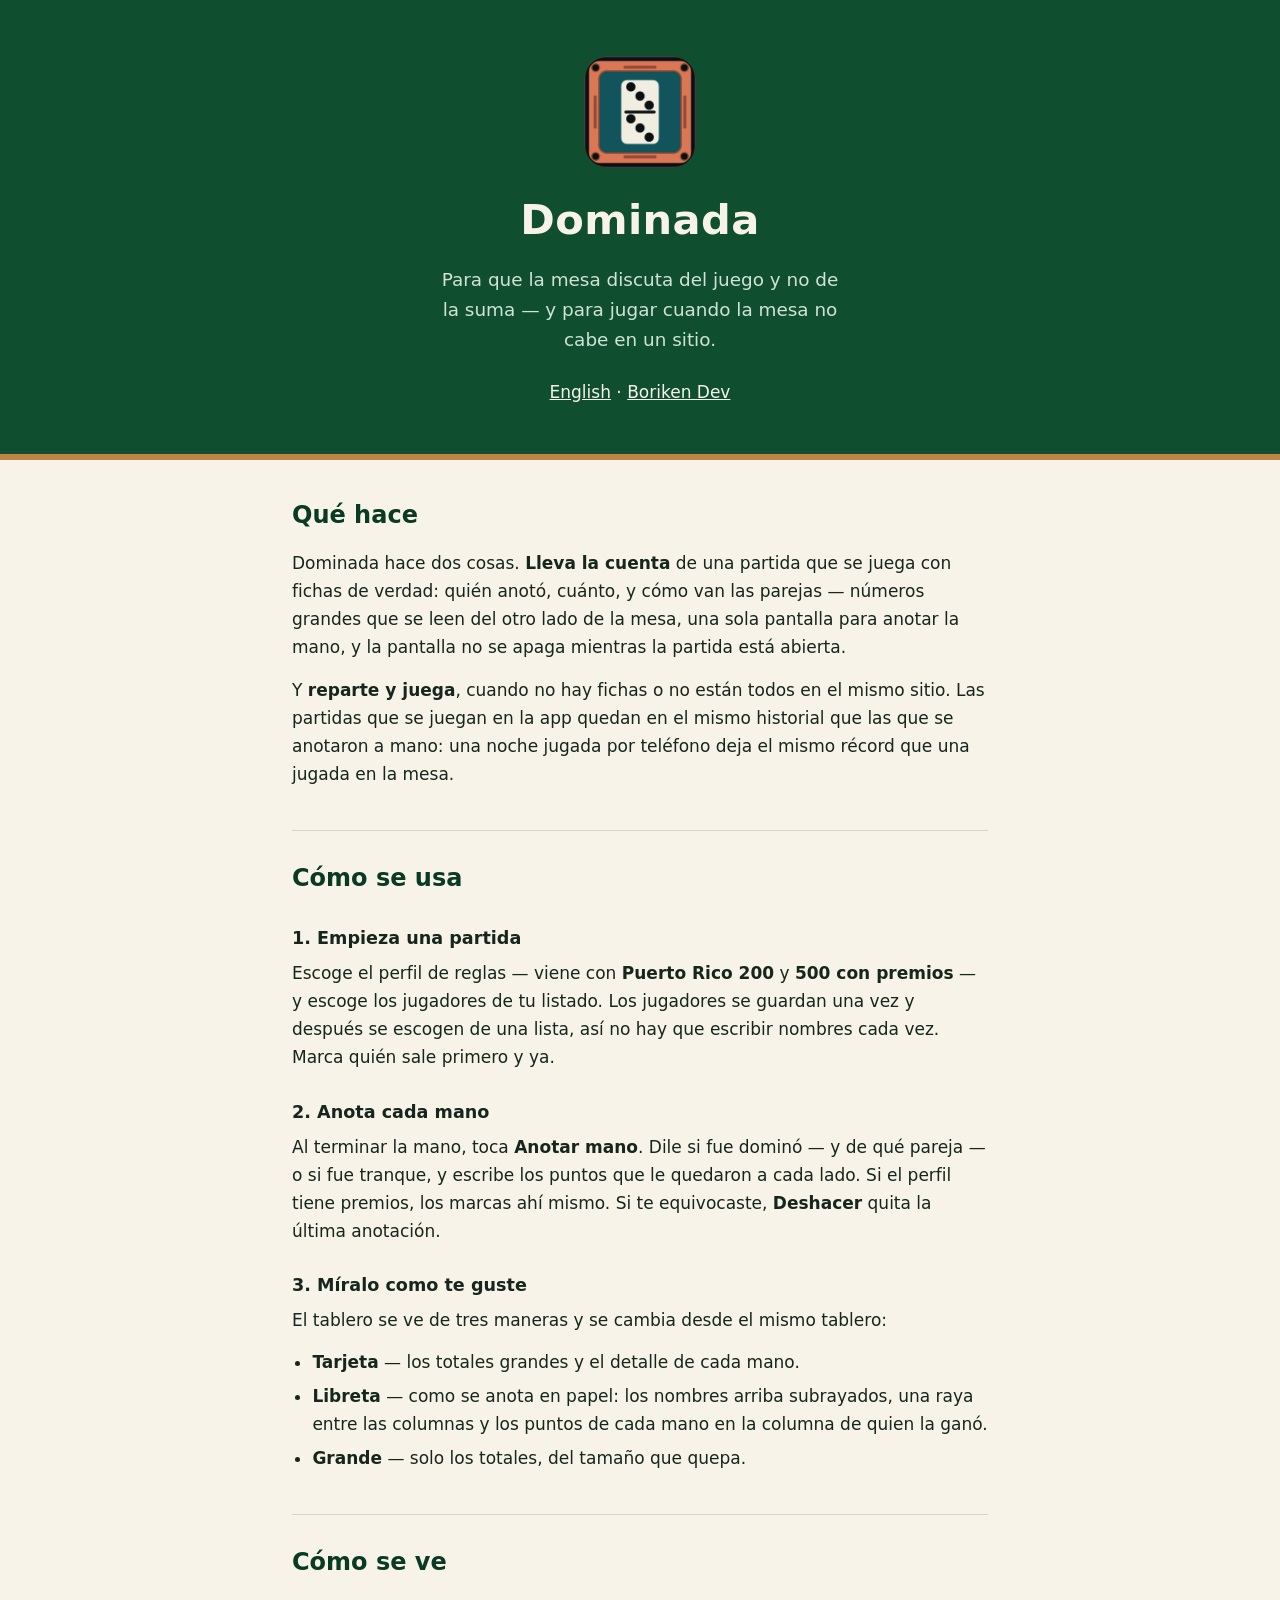
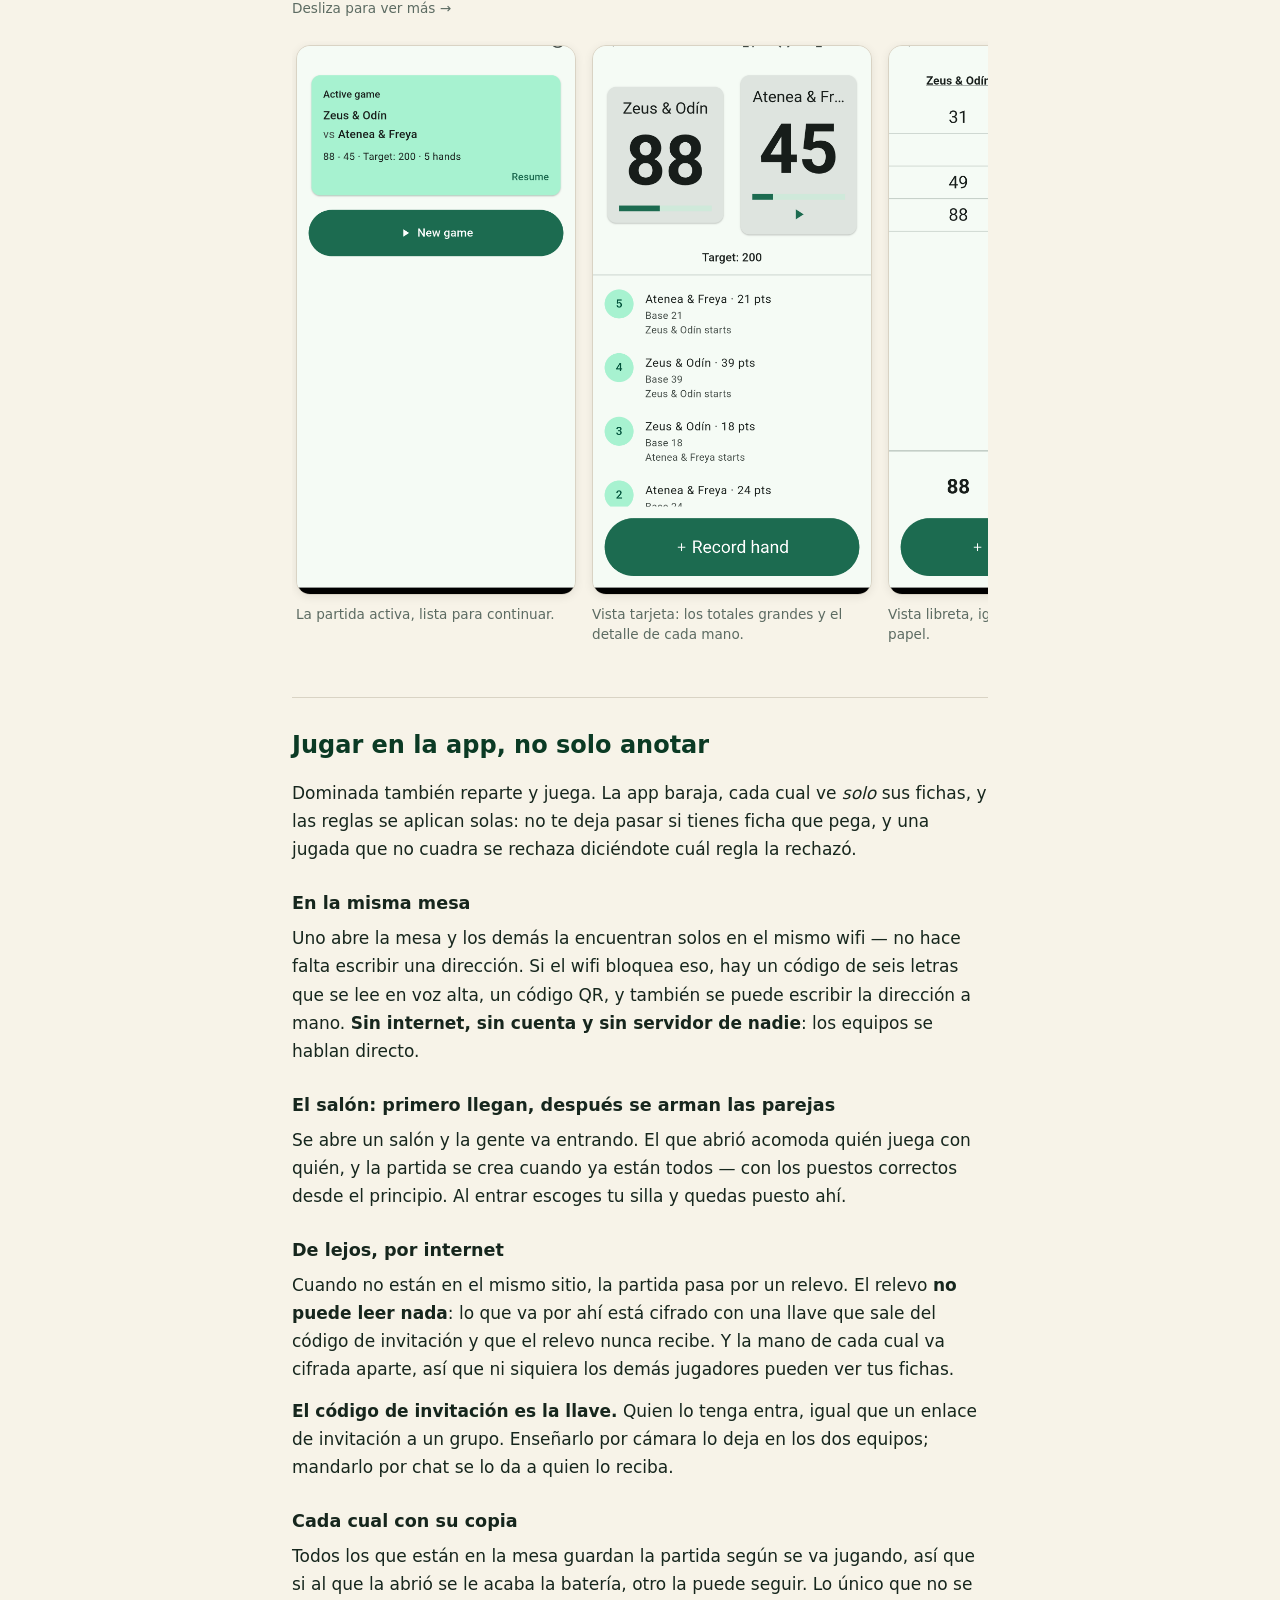
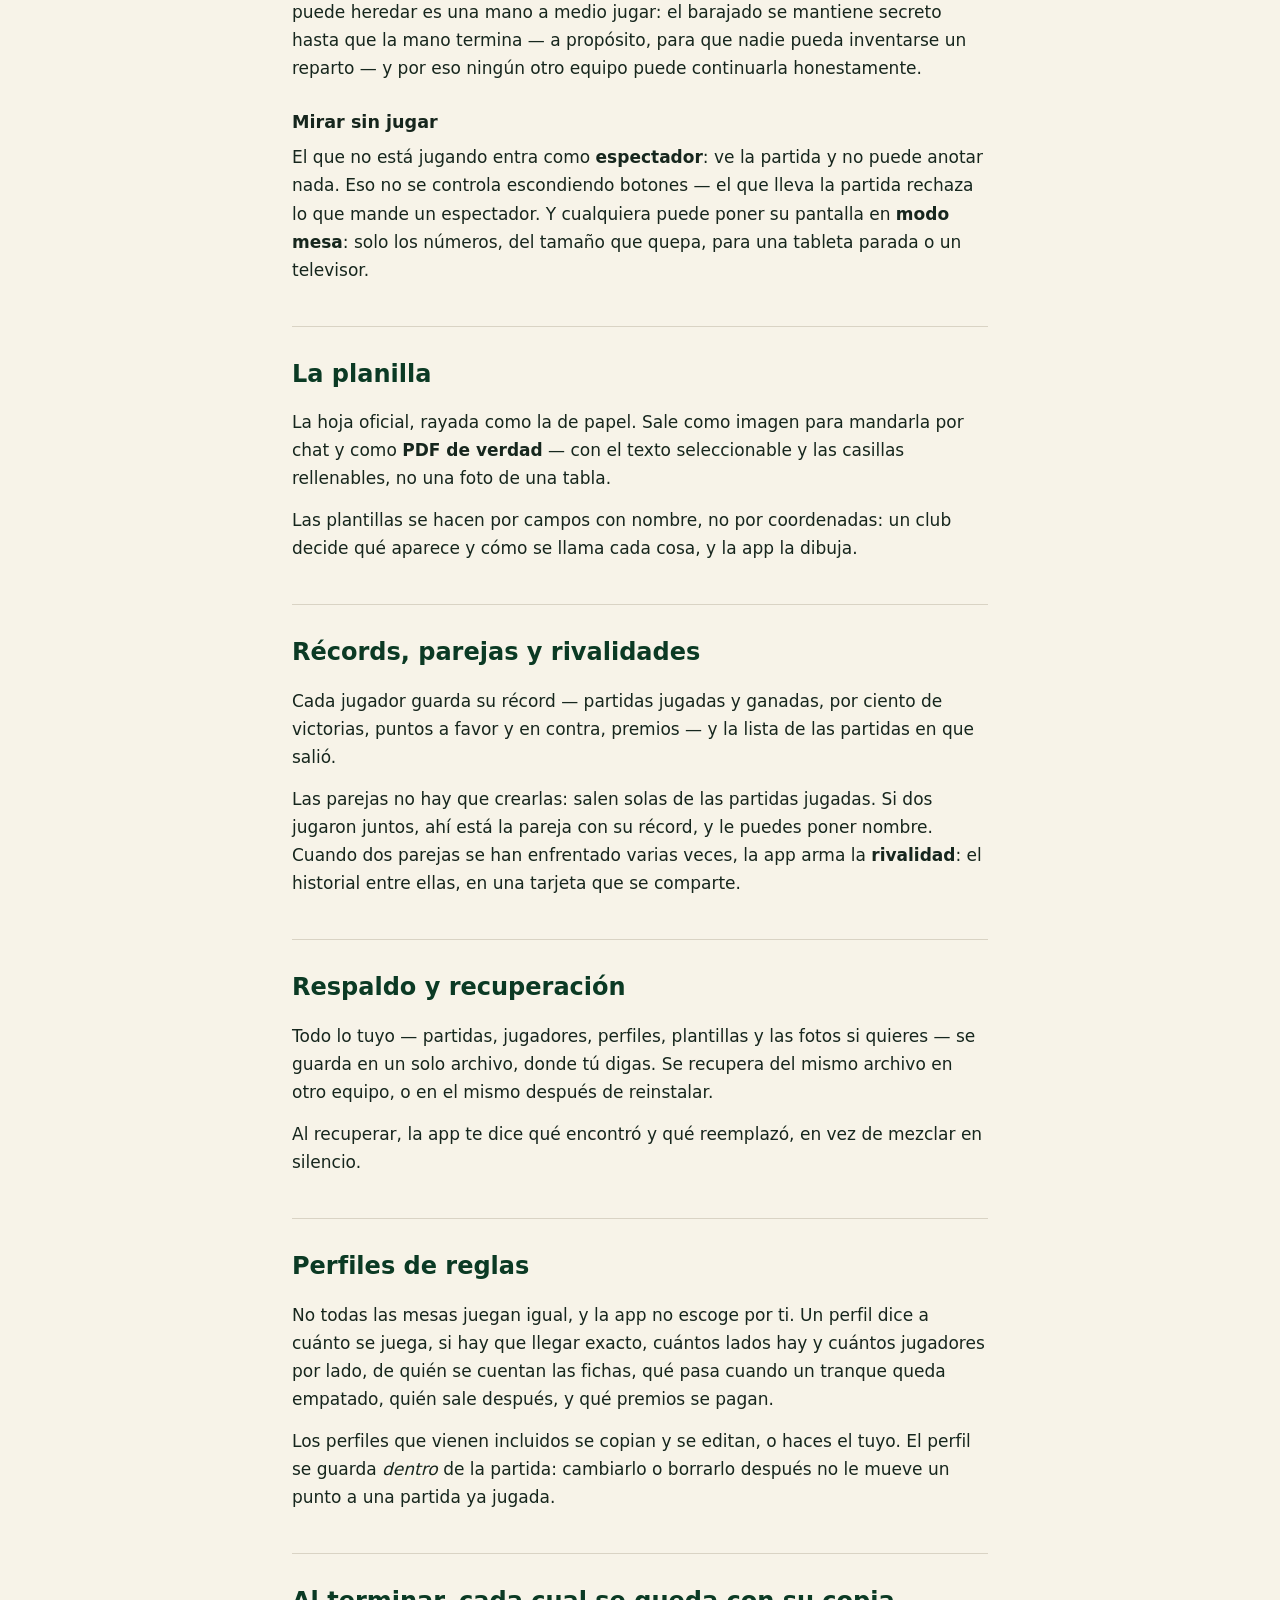
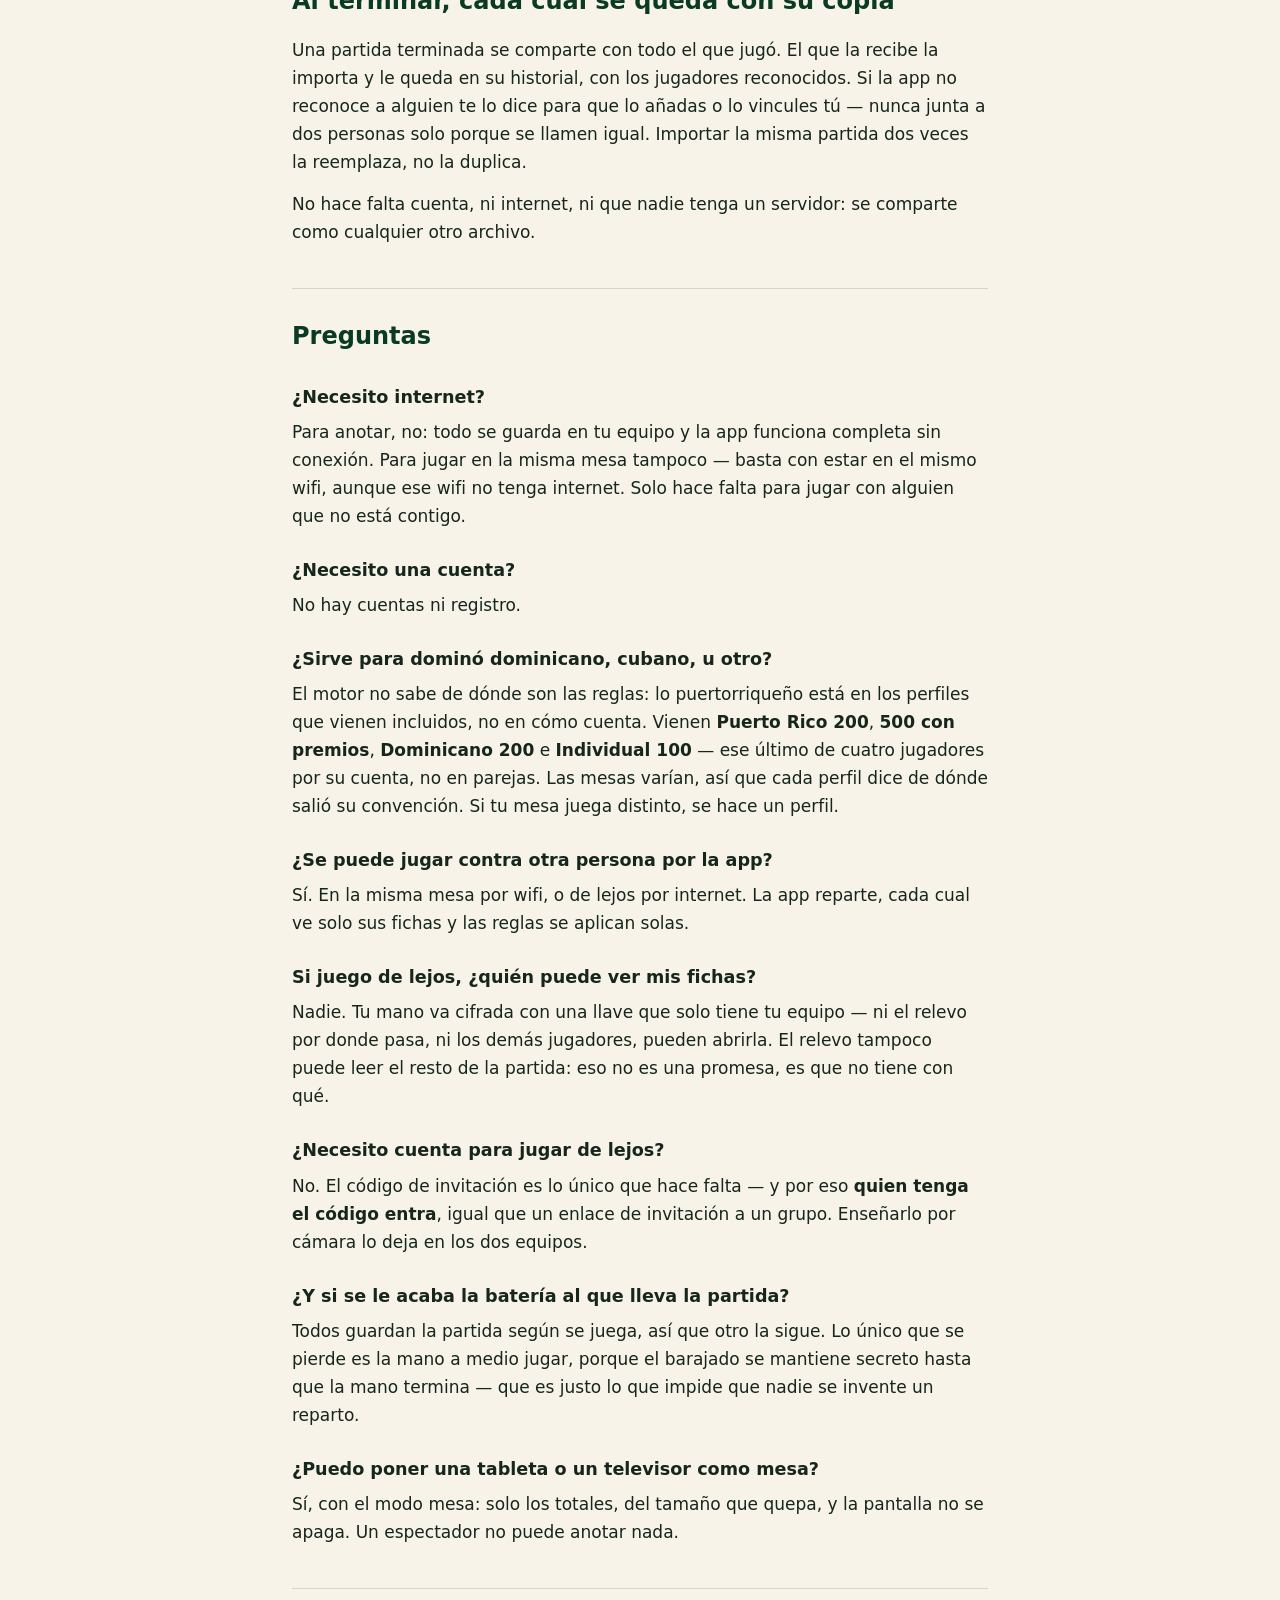
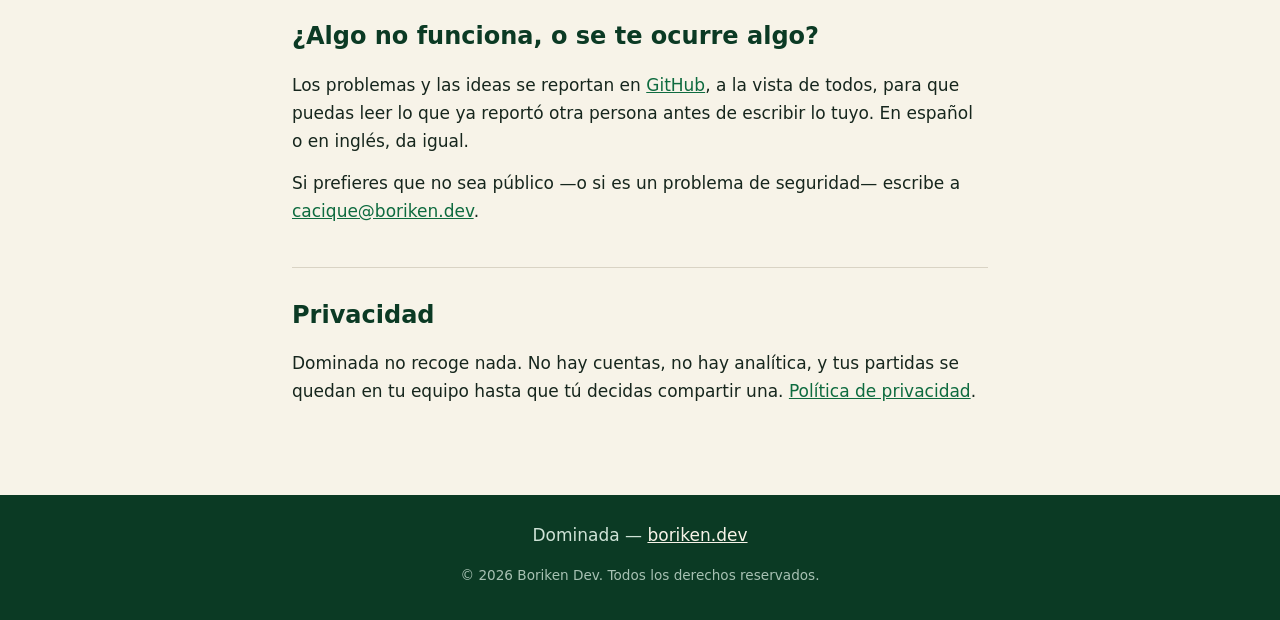
==== dominada/index.html @ cdfa51df "Dominada: a scrollable gallery, nine screenshots, and the half of the app the page never mentioned T" ====
<!doctype html>
<html lang="es">
<head>
<meta charset="utf-8">
<meta name="viewport" content="width=device-width, initial-scale=1">
<title>Dominada — anotador de dominó</title>
<meta name="description" content="Dominada anota el dominó y también lo juega: en la misma mesa por wifi o de lejos por internet, con las manos cifradas. Reglas puertorriqueñas y perfiles que puedes cambiar.">
<link rel="icon" href="../img/dominada/icon.png">
<link rel="stylesheet" href="../style.css">
</head>
<body>

<header class="hero">
  <img class="hero-icon" src="../img/dominada/icon.png" alt="Dominada">
  <h1>Dominada</h1>
  <p class="tagline">
    Para que la mesa discuta del juego y no de la suma — y para jugar cuando
    la mesa no cabe en un sitio.
  </p>
  <p class="lang"><a href="en/">English</a> · <a href="../">Boriken Dev</a></p>
</header>

<main>

<section>
  <h2>Qué hace</h2>
  <p>
    Dominada hace dos cosas. <strong>Lleva la cuenta</strong> de una partida
    que se juega con fichas de verdad: quién anotó, cuánto, y cómo van las
    parejas — números grandes que se leen del otro lado de la mesa, una sola
    pantalla para anotar la mano, y la pantalla no se apaga mientras la
    partida está abierta.
  </p>
  <p>
    Y <strong>reparte y juega</strong>, cuando no hay fichas o no están todos
    en el mismo sitio. Las partidas que se juegan en la app quedan en el mismo
    historial que las que se anotaron a mano: una noche jugada por teléfono
    deja el mismo récord que una jugada en la mesa.
  </p>
</section>

<section>
  <h2>Cómo se usa</h2>

  <h3>1. Empieza una partida</h3>
  <p>
    Escoge el perfil de reglas — viene con <strong>Puerto Rico 200</strong> y
    <strong>500 con premios</strong> — y escoge los jugadores de tu listado.
    Los jugadores se guardan una vez y después se escogen de una lista, así no
    hay que escribir nombres cada vez. Marca quién sale primero y ya.
  </p>

  <h3>2. Anota cada mano</h3>
  <p>
    Al terminar la mano, toca <strong>Anotar mano</strong>. Dile si fue dominó
    — y de qué pareja — o si fue tranque, y escribe los puntos que le quedaron
    a cada lado. Si el perfil tiene premios, los marcas ahí mismo. Si te
    equivocaste, <strong>Deshacer</strong> quita la última anotación.
  </p>

  <h3>3. Míralo como te guste</h3>
  <p>
    El tablero se ve de tres maneras y se cambia desde el mismo tablero:
  </p>
  <ul>
    <li><strong>Tarjeta</strong> — los totales grandes y el detalle de cada mano.</li>
    <li><strong>Libreta</strong> — como se anota en papel: los nombres arriba
      subrayados, una raya entre las columnas y los puntos de cada mano en la
      columna de quien la ganó.</li>
    <li><strong>Grande</strong> — solo los totales, del tamaño que quepa.</li>
  </ul>
</section>

<section>
  <h2>Cómo se ve</h2>
  <p class="shots-hint">Desliza para ver más &rarr;</p>
  <div class="shots">
    <figure>
      <img src="../img/dominada/partidas.png" alt="Pantalla de partidas: la partida activa con el marcador y la meta." width="1080" height="2130" loading="lazy">
      <figcaption>La partida activa, lista para continuar.</figcaption>
    </figure>
    <figure>
      <img src="../img/dominada/tablero.png" alt="Tablero: los totales de cada pareja y el detalle de cada mano." width="1080" height="2130" loading="lazy">
      <figcaption>Vista tarjeta: los totales grandes y el detalle de cada mano.</figcaption>
    </figure>
    <figure>
      <img src="../img/dominada/libreta.png" alt="Vista libreta: nombres subrayados arriba y los puntos de cada mano." width="1080" height="2130" loading="lazy">
      <figcaption>Vista libreta, igual que se anota en papel.</figcaption>
    </figure>
    <figure>
      <img src="../img/dominada/grande.png" alt="Vista grande: solo los totales, del tamaño que quepa." width="1080" height="2130" loading="lazy">
      <figcaption>Modo mesa: solo los números, para una tableta parada o un televisor.</figcaption>
    </figure>
    <figure>
      <img src="../img/dominada/planilla.png" alt="La planilla: la hoja oficial rayada, con los totales acumulados." width="1080" height="2130" loading="lazy">
      <figcaption>La planilla oficial — también sale en PDF rellenable.</figcaption>
    </figure>
    <figure>
      <img src="../img/dominada/remoto.png" alt="Pantalla Remoto: abrir una mesa, mesa nueva, entrar a una mesa." width="1080" height="2130" loading="lazy">
      <figcaption>Remoto: la mesa en los teléfonos, junta o de lejos.</figcaption>
    </figure>
    <figure>
      <img src="../img/dominada/jugadores.png" alt="Listado de jugadores con su récord." width="1080" height="2130" loading="lazy">
      <figcaption>Cada jugador guarda su récord y sus partidas.</figcaption>
    </figure>
    <figure>
      <img src="../img/dominada/parejas.png" alt="Listado de parejas, que salen solas de las partidas jugadas." width="1080" height="2130" loading="lazy">
      <figcaption>Las parejas salen solas de lo que se ha jugado.</figcaption>
    </figure>
    <figure>
      <img src="../img/dominada/perfiles.png" alt="Perfiles de reglas incluidos y propios." width="1080" height="2130" loading="lazy">
      <figcaption>Los perfiles de reglas: los que vienen y los tuyos.</figcaption>
    </figure>
  </div>
</section>

<section>
  <h2>Jugar en la app, no solo anotar</h2>
  <p>
    Dominada también reparte y juega. La app baraja, cada cual ve
    <em>solo</em> sus fichas, y las reglas se aplican solas: no te deja
    pasar si tienes ficha que pega, y una jugada que no cuadra se rechaza
    diciéndote cuál regla la rechazó.
  </p>

  <h3>En la misma mesa</h3>
  <p>
    Uno abre la mesa y los demás la encuentran solos en el mismo wifi — no
    hace falta escribir una dirección. Si el wifi bloquea eso, hay un código
    de seis letras que se lee en voz alta, un código QR, y también se puede
    escribir la dirección a mano. <strong>Sin internet, sin cuenta y sin
    servidor de nadie</strong>: los equipos se hablan directo.
  </p>

  <h3>El salón: primero llegan, después se arman las parejas</h3>
  <p>
    Se abre un salón y la gente va entrando. El que abrió acomoda quién juega
    con quién, y la partida se crea cuando ya están todos — con los puestos
    correctos desde el principio. Al entrar escoges tu silla y quedas puesto
    ahí.
  </p>

  <h3>De lejos, por internet</h3>
  <p>
    Cuando no están en el mismo sitio, la partida pasa por un relevo. El
    relevo <strong>no puede leer nada</strong>: lo que va por ahí está
    cifrado con una llave que sale del código de invitación y que el relevo
    nunca recibe. Y la mano de cada cual va cifrada aparte, así que ni
    siquiera los demás jugadores pueden ver tus fichas.
  </p>
  <p>
    <strong>El código de invitación es la llave.</strong> Quien lo tenga
    entra, igual que un enlace de invitación a un grupo. Enseñarlo por cámara
    lo deja en los dos equipos; mandarlo por chat se lo da a quien lo reciba.
  </p>

  <h3>Cada cual con su copia</h3>
  <p>
    Todos los que están en la mesa guardan la partida según se va jugando, así
    que si al que la abrió se le acaba la batería, otro la puede seguir. Lo
    único que no se puede heredar es una mano a medio jugar: el barajado se
    mantiene secreto hasta que la mano termina — a propósito, para que nadie
    pueda inventarse un reparto — y por eso ningún otro equipo puede
    continuarla honestamente.
  </p>

  <h3>Mirar sin jugar</h3>
  <p>
    El que no está jugando entra como <strong>espectador</strong>: ve la
    partida y no puede anotar nada. Eso no se controla escondiendo botones —
    el que lleva la partida rechaza lo que mande un espectador. Y cualquiera
    puede poner su pantalla en <strong>modo mesa</strong>: solo los números,
    del tamaño que quepa, para una tableta parada o un televisor.
  </p>
</section>

<section>
  <h2>La planilla</h2>
  <p>
    La hoja oficial, rayada como la de papel. Sale como imagen para mandarla
    por chat y como <strong>PDF de verdad</strong> — con el texto
    seleccionable y las casillas rellenables, no una foto de una tabla.
  </p>
  <p>
    Las plantillas se hacen por campos con nombre, no por coordenadas: un club
    decide qué aparece y cómo se llama cada cosa, y la app la dibuja.
  </p>
</section>

<section>
  <h2>Récords, parejas y rivalidades</h2>
  <p>
    Cada jugador guarda su récord — partidas jugadas y ganadas, por ciento de
    victorias, puntos a favor y en contra, premios — y la lista de las partidas
    en que salió.
  </p>
  <p>
    Las parejas no hay que crearlas: salen solas de las partidas jugadas. Si
    dos jugaron juntos, ahí está la pareja con su récord, y le puedes poner
    nombre. Cuando dos parejas se han enfrentado varias veces, la app arma la
    <strong>rivalidad</strong>: el historial entre ellas, en una tarjeta que
    se comparte.
  </p>
</section>

<section>
  <h2>Respaldo y recuperación</h2>
  <p>
    Todo lo tuyo — partidas, jugadores, perfiles, plantillas y las fotos si
    quieres — se guarda en un solo archivo, donde tú digas. Se recupera del
    mismo archivo en otro equipo, o en el mismo después de reinstalar.
  </p>
  <p>
    Al recuperar, la app te dice qué encontró y qué reemplazó, en vez de
    mezclar en silencio.
  </p>
</section>

<section>
  <h2>Perfiles de reglas</h2>
  <p>
    No todas las mesas juegan igual, y la app no escoge por ti. Un perfil dice
    a cuánto se juega, si hay que llegar exacto, cuántos lados hay y cuántos
    jugadores por lado, de quién se cuentan las fichas, qué pasa cuando un
    tranque queda empatado, quién sale después, y qué premios se pagan.
  </p>
  <p>
    Los perfiles que vienen incluidos se copian y se editan, o haces el tuyo.
    El perfil se guarda <em>dentro</em> de la partida: cambiarlo o borrarlo
    después no le mueve un punto a una partida ya jugada.
  </p>
</section>

<section>
  <h2>Al terminar, cada cual se queda con su copia</h2>
  <p>
    Una partida terminada se comparte con todo el que jugó. El que la recibe la
    importa y le queda en su historial, con los jugadores reconocidos. Si la app
    no reconoce a alguien te lo dice para que lo añadas o lo vincules tú — nunca
    junta a dos personas solo porque se llamen igual. Importar la misma partida
    dos veces la reemplaza, no la duplica.
  </p>
  <p>
    No hace falta cuenta, ni internet, ni que nadie tenga un servidor: se
    comparte como cualquier otro archivo.
  </p>
</section>

<section>
  <h2>Preguntas</h2>

  <h3>¿Necesito internet?</h3>
  <p>
    Para anotar, no: todo se guarda en tu equipo y la app funciona completa
    sin conexión. Para jugar en la misma mesa tampoco — basta con estar en el
    mismo wifi, aunque ese wifi no tenga internet. Solo hace falta para jugar
    con alguien que no está contigo.
  </p>

  <h3>¿Necesito una cuenta?</h3>
  <p>No hay cuentas ni registro.</p>

  <h3>¿Sirve para dominó dominicano, cubano, u otro?</h3>
  <p>
    El motor no sabe de dónde son las reglas: lo puertorriqueño está en los
    perfiles que vienen incluidos, no en cómo cuenta. Vienen
    <strong>Puerto Rico 200</strong>, <strong>500 con premios</strong>,
    <strong>Dominicano 200</strong> e <strong>Individual 100</strong> —
    ese último de cuatro jugadores por su cuenta, no en parejas. Las mesas
    varían, así que cada perfil dice de dónde salió su convención. Si tu mesa
    juega distinto, se hace un perfil.
  </p>

  <h3>¿Se puede jugar contra otra persona por la app?</h3>
  <p>
    Sí. En la misma mesa por wifi, o de lejos por internet. La app reparte,
    cada cual ve solo sus fichas y las reglas se aplican solas.
  </p>

  <h3>Si juego de lejos, ¿quién puede ver mis fichas?</h3>
  <p>
    Nadie. Tu mano va cifrada con una llave que solo tiene tu equipo — ni el
    relevo por donde pasa, ni los demás jugadores, pueden abrirla. El relevo
    tampoco puede leer el resto de la partida: eso no es una promesa, es que
    no tiene con qué.
  </p>

  <h3>¿Necesito cuenta para jugar de lejos?</h3>
  <p>
    No. El código de invitación es lo único que hace falta — y por eso
    <strong>quien tenga el código entra</strong>, igual que un enlace de
    invitación a un grupo. Enseñarlo por cámara lo deja en los dos equipos.
  </p>

  <h3>¿Y si se le acaba la batería al que lleva la partida?</h3>
  <p>
    Todos guardan la partida según se juega, así que otro la sigue. Lo único
    que se pierde es la mano a medio jugar, porque el barajado se mantiene
    secreto hasta que la mano termina — que es justo lo que impide que nadie
    se invente un reparto.
  </p>

  <h3>¿Puedo poner una tableta o un televisor como mesa?</h3>
  <p>
    Sí, con el modo mesa: solo los totales, del tamaño que quepa, y la
    pantalla no se apaga. Un espectador no puede anotar nada.
  </p>
</section>

<section>
  <h2>¿Algo no funciona, o se te ocurre algo?</h2>
  <p>
    Los problemas y las ideas se reportan en
    <a href="https://github.com/Boriken-Dev/feedback/issues">GitHub</a>,
    a la vista de todos, para que puedas leer lo que ya reportó otra persona
    antes de escribir lo tuyo. En español o en inglés, da igual.
  </p>
  <p>
    Si prefieres que no sea público —o si es un problema de seguridad—
    escribe a <a href="mailto:cacique@boriken.dev">cacique@boriken.dev</a>.
  </p>
</section>

<section>
  <h2>Privacidad</h2>
  <p>
    Dominada no recoge nada. No hay cuentas, no hay analítica, y tus partidas se
    quedan en tu equipo hasta que tú decidas compartir una.
    <a href="privacidad.html">Política de privacidad</a>.
  </p>
</section>

</main>

<footer>
  <p>Dominada — <a href="https://boriken.dev">boriken.dev</a></p>
  <p class="small">© 2026 Boriken Dev. Todos los derechos reservados.</p>
</footer>

</body>
</html>
---- style.css ----
/* Dominada — the site. Hand-written, no build step: it should still be
   editable in five years by opening it. Colours follow the app's icon. */

:root {
  --felt: #104e30;
  --felt-deep: #0b3a24;
  --wood: #be8442;
  --ivory: #f7f3e8;
  --ink: #16261d;
  --muted: #5c6b62;
  --rule: #d9d3c4;
}

* { box-sizing: border-box; }

html { -webkit-text-size-adjust: 100%; }

body {
  margin: 0;
  font: 17px/1.65 system-ui, -apple-system, "Segoe UI", Roboto, sans-serif;
  color: var(--ink);
  background: var(--ivory);
}

.hero {
  background: var(--felt);
  color: var(--ivory);
  text-align: center;
  padding: 56px 20px 48px;
  border-bottom: 6px solid var(--wood);
}

.hero-icon {
  width: 112px;
  height: 112px;
  border-radius: 24px;
  display: block;
  margin: 0 auto 18px;
}

.hero h1 {
  margin: 0;
  font-size: 2.6rem;
  letter-spacing: 0.01em;
}

.tagline {
  margin: 10px auto 0;
  max-width: 34ch;
  font-size: 1.15rem;
  color: #cfe3d7;
}

.lang { margin: 22px 0 0; }
.lang a { color: var(--ivory); }

main {
  max-width: 46rem;
  margin: 0 auto;
  padding: 8px 20px 48px;
}

section { padding: 28px 0; border-bottom: 1px solid var(--rule); }
section:last-of-type { border-bottom: 0; }

h2 {
  font-size: 1.5rem;
  margin: 0 0 14px;
  color: var(--felt-deep);
}

h3 {
  font-size: 1.1rem;
  margin: 26px 0 6px;
}

p { margin: 0 0 14px; }

ul { margin: 0 0 14px; padding-left: 1.2em; }
li { margin-bottom: 6px; }

a { color: #0e6b3f; }

figure {
  margin: 18px 0 24px;
  text-align: center;
}

figure img {
  max-width: 100%;
  height: auto;
  border-radius: 12px;
  border: 1px solid var(--rule);
  background: #fff;
}

figcaption {
  margin-top: 8px;
  font-size: 0.9rem;
  color: var(--muted);
}

/* The org landing page. Deliberately plainer than a product page: its job is
   to point somewhere, not to sell. */
.landing .hero { padding: 72px 20px 60px; }
.landing .hero h1 { font-size: 3rem; }

.product {
  display: flex;
  gap: 18px;
  align-items: flex-start;
  padding: 20px;
  border: 1px solid var(--rule);
  border-radius: 14px;
  text-decoration: none;
  color: inherit;
  background: #fff;
  transition: border-color 0.15s, transform 0.15s;
}

.product:hover,
.product:focus-visible {
  border-color: var(--wood);
  transform: translateY(-2px);
}

.product img { border-radius: 18px; flex: 0 0 auto; }
.product h3 { margin: 0 0 6px; font-size: 1.25rem; color: var(--felt-deep); }
.product p { margin: 0 0 8px; }
.product .meta { font-size: 0.9rem; color: var(--muted); margin: 0; }

footer {
  background: var(--felt-deep);
  color: #cfe3d7;
  text-align: center;
  padding: 26px 20px 34px;
}

footer a { color: var(--ivory); }
.small { font-size: 0.85rem; opacity: 0.8; margin: 6px 0 0; }

@media (prefers-color-scheme: dark) {
  :root { --ivory: #14231b; --ink: #e6ece8; --muted: #9fb0a6; --rule: #26382d; }
  body { background: var(--ivory); }
  figure img { background: #1b2c22; }
  .product { background: #1b2c22; }
  .product h3 { color: #bfe6cf; }
  a { color: #7fd3a4; }
  h2 { color: #bfe6cf; }
}

/* ---------------------------------------------------------------- gallery

   A row of screenshots you scroll sideways, rather than a column you scroll
   past. Phone screenshots are tall; stacked, three of them push everything
   else off the page and nobody reaches the text underneath.

   No JavaScript. `scroll-snap` gives the phone-like feel where a shot comes
   to rest centred, and a plain overflow container means it works with a
   trackpad, a wheel, a touchscreen, and the keyboard — a hand-built carousel
   usually manages one of those.
*/

.shots {
  display: flex;
  gap: 16px;
  overflow-x: auto;
  scroll-snap-type: x mandatory;
  /* Room for the shadow and the focus ring; without it both are clipped by
     the scroll container. */
  padding: 4px 4px 16px;
  margin: 18px 0 8px;
  /* Momentum on iOS, and a scrollbar that does not cover the last image. */
  -webkit-overflow-scrolling: touch;
  scrollbar-width: thin;
}

.shots figure {
  flex: 0 0 auto;
  width: min(260px, 62vw);
  margin: 0;
  scroll-snap-align: center;
}

.shots img {
  width: 100%;
  height: auto;
  display: block;
  border-radius: 14px;
  border: 1px solid var(--rule);
  background: #fff;
  box-shadow: 0 2px 10px rgba(0, 0, 0, 0.08);
}

.shots figcaption {
  margin-top: 10px;
  font-size: 0.85rem;
  line-height: 1.45;
  text-align: left;
}

/* Said in text rather than left to a cut-off image, which reads as a broken
   page rather than as an invitation to scroll. */
.shots-hint {
  font-size: 0.85rem;
  color: var(--muted);
  margin: 0 0 22px;
}

@media (min-width: 900px) {
  .shots figure { width: 280px; }
}

/* Somebody who has asked for less motion should not get snap-scrolling. */
@media (prefers-reduced-motion: reduce) {
  .shots { scroll-snap-type: none; }
}

@media (prefers-color-scheme: dark) {
  .shots img { background: #1b2c22; }
}
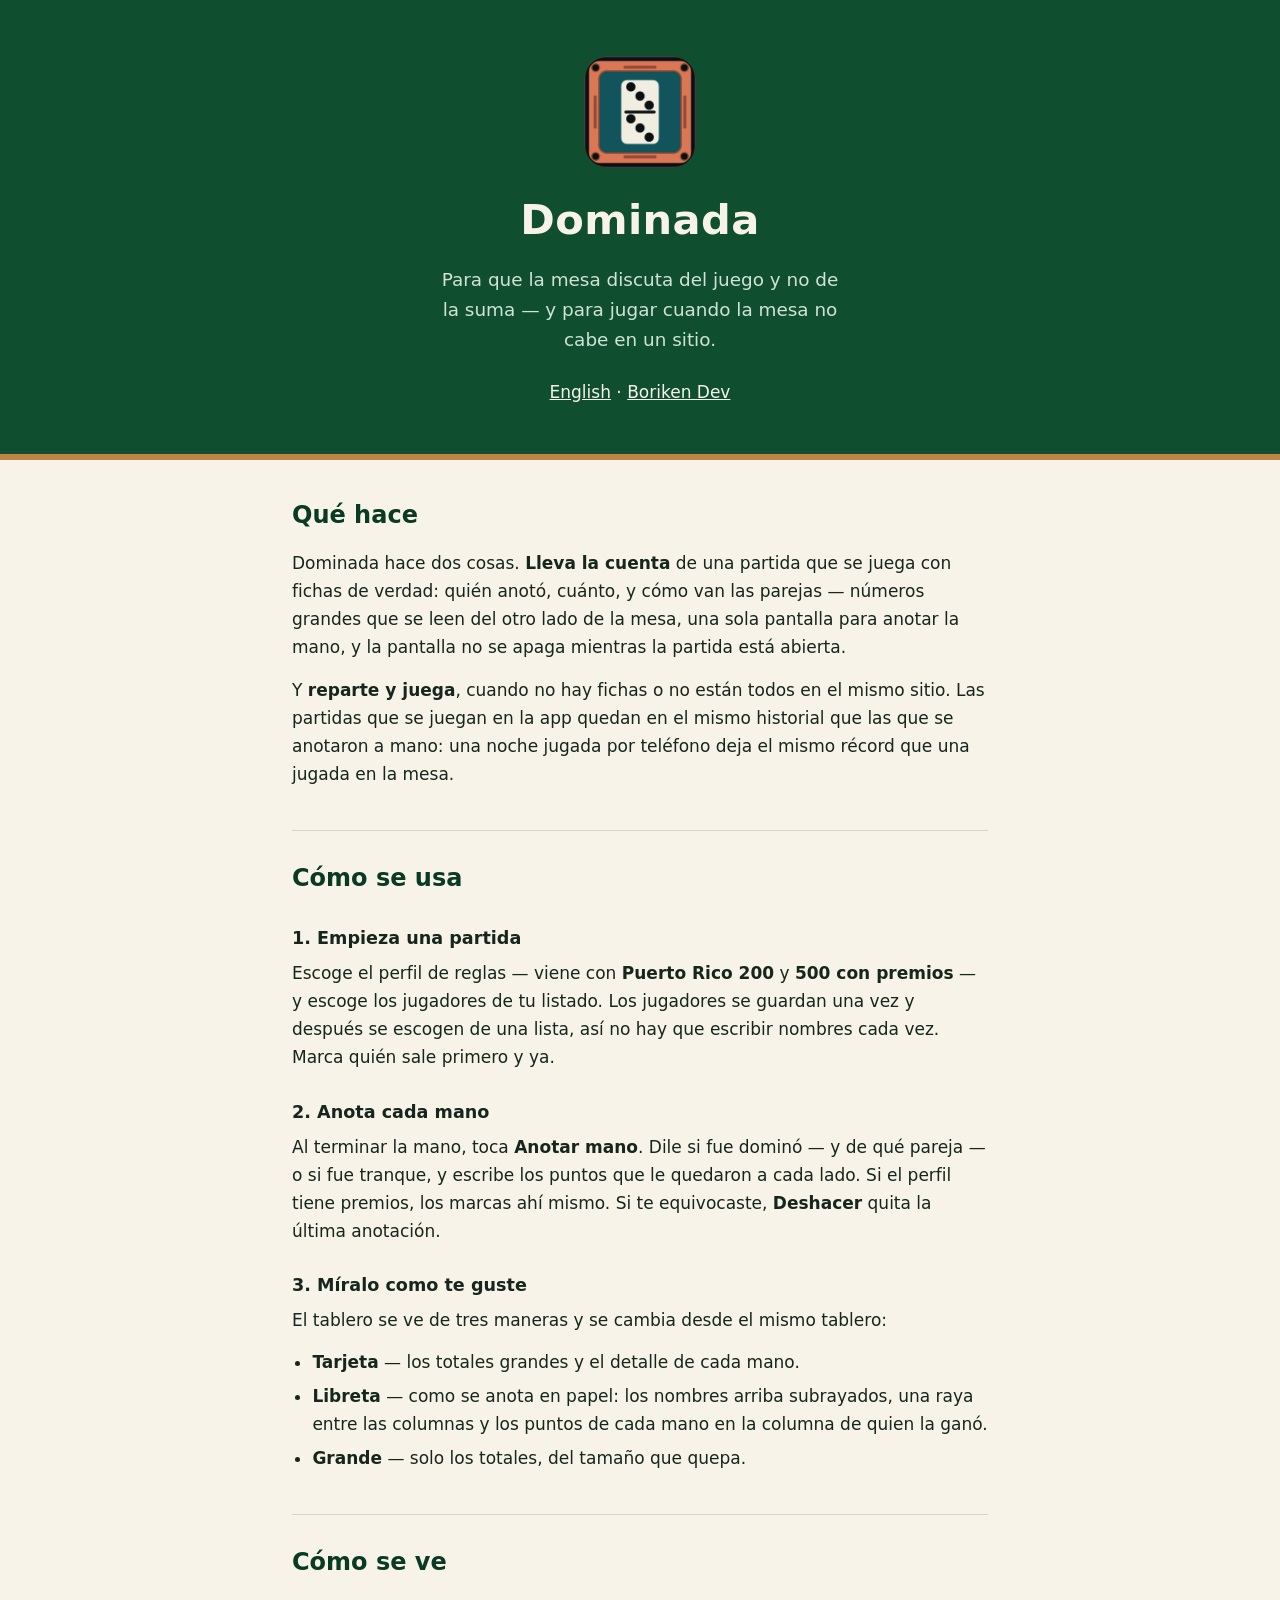
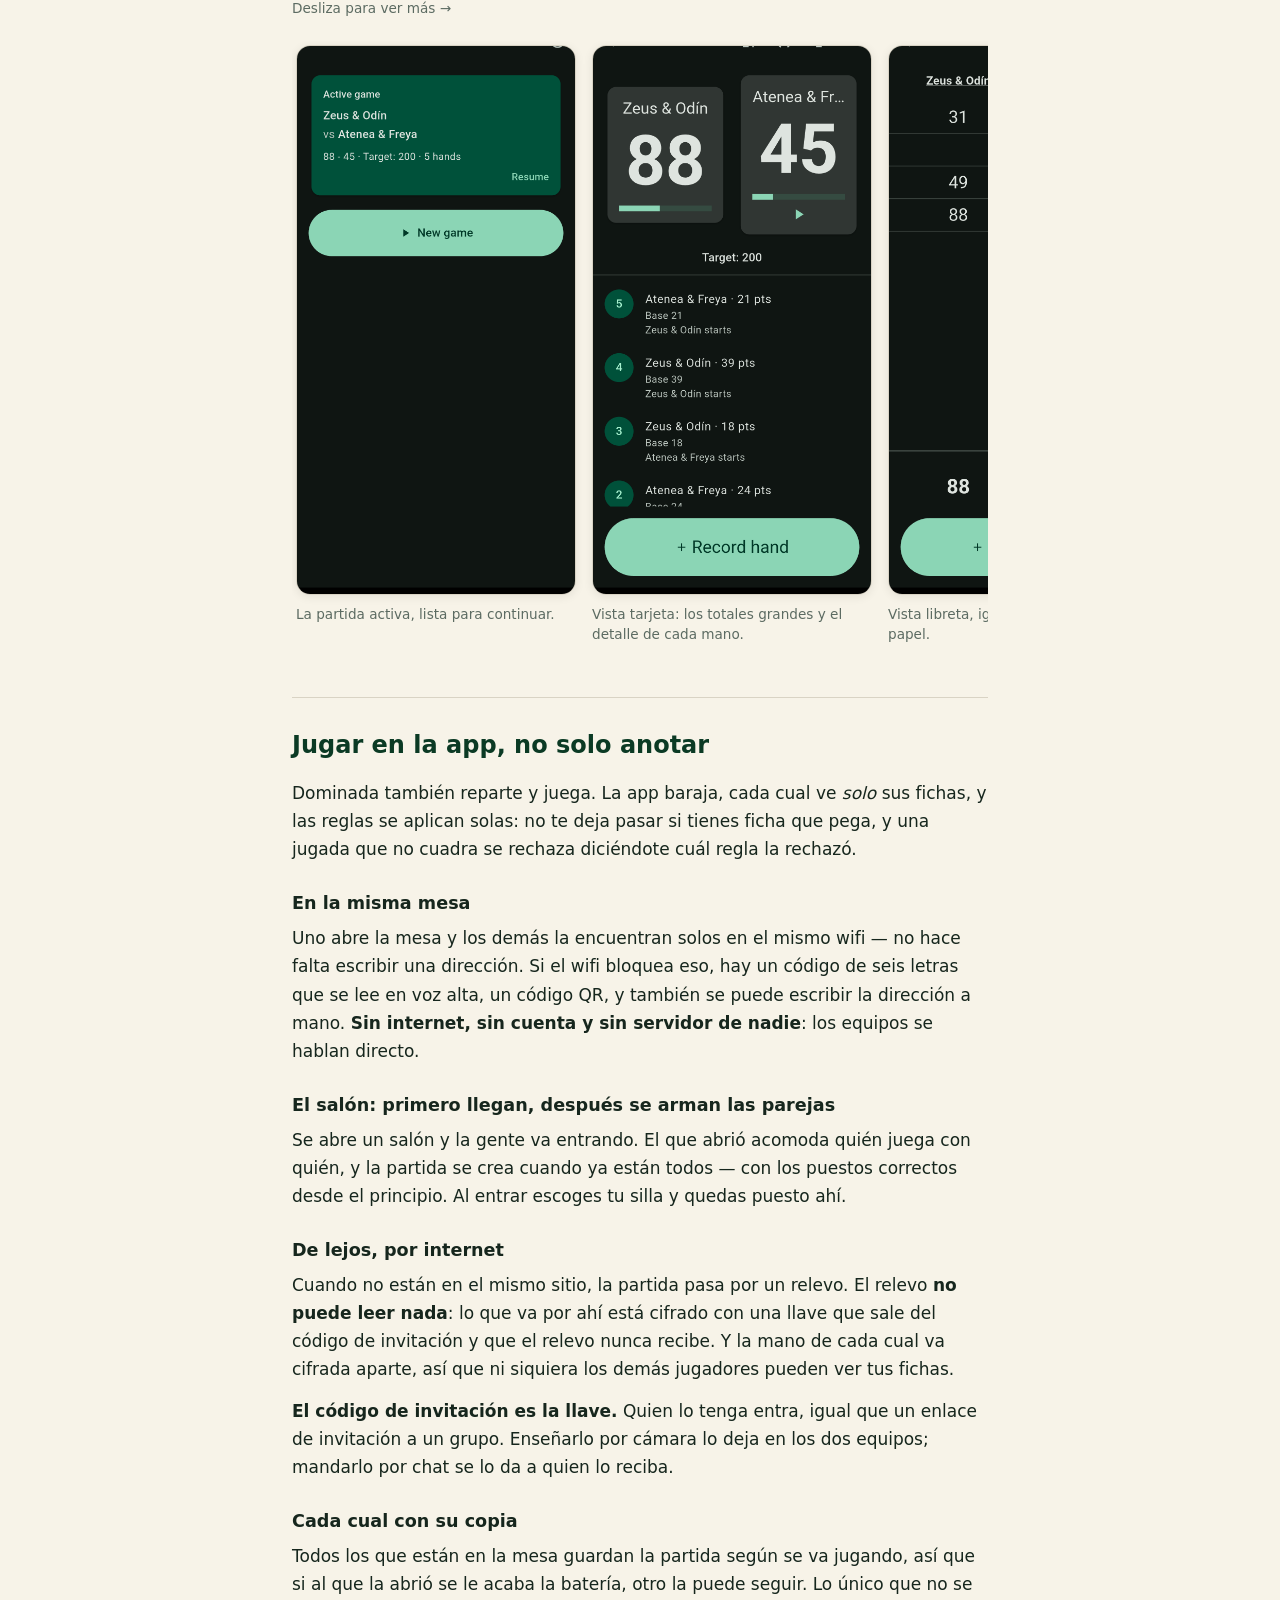
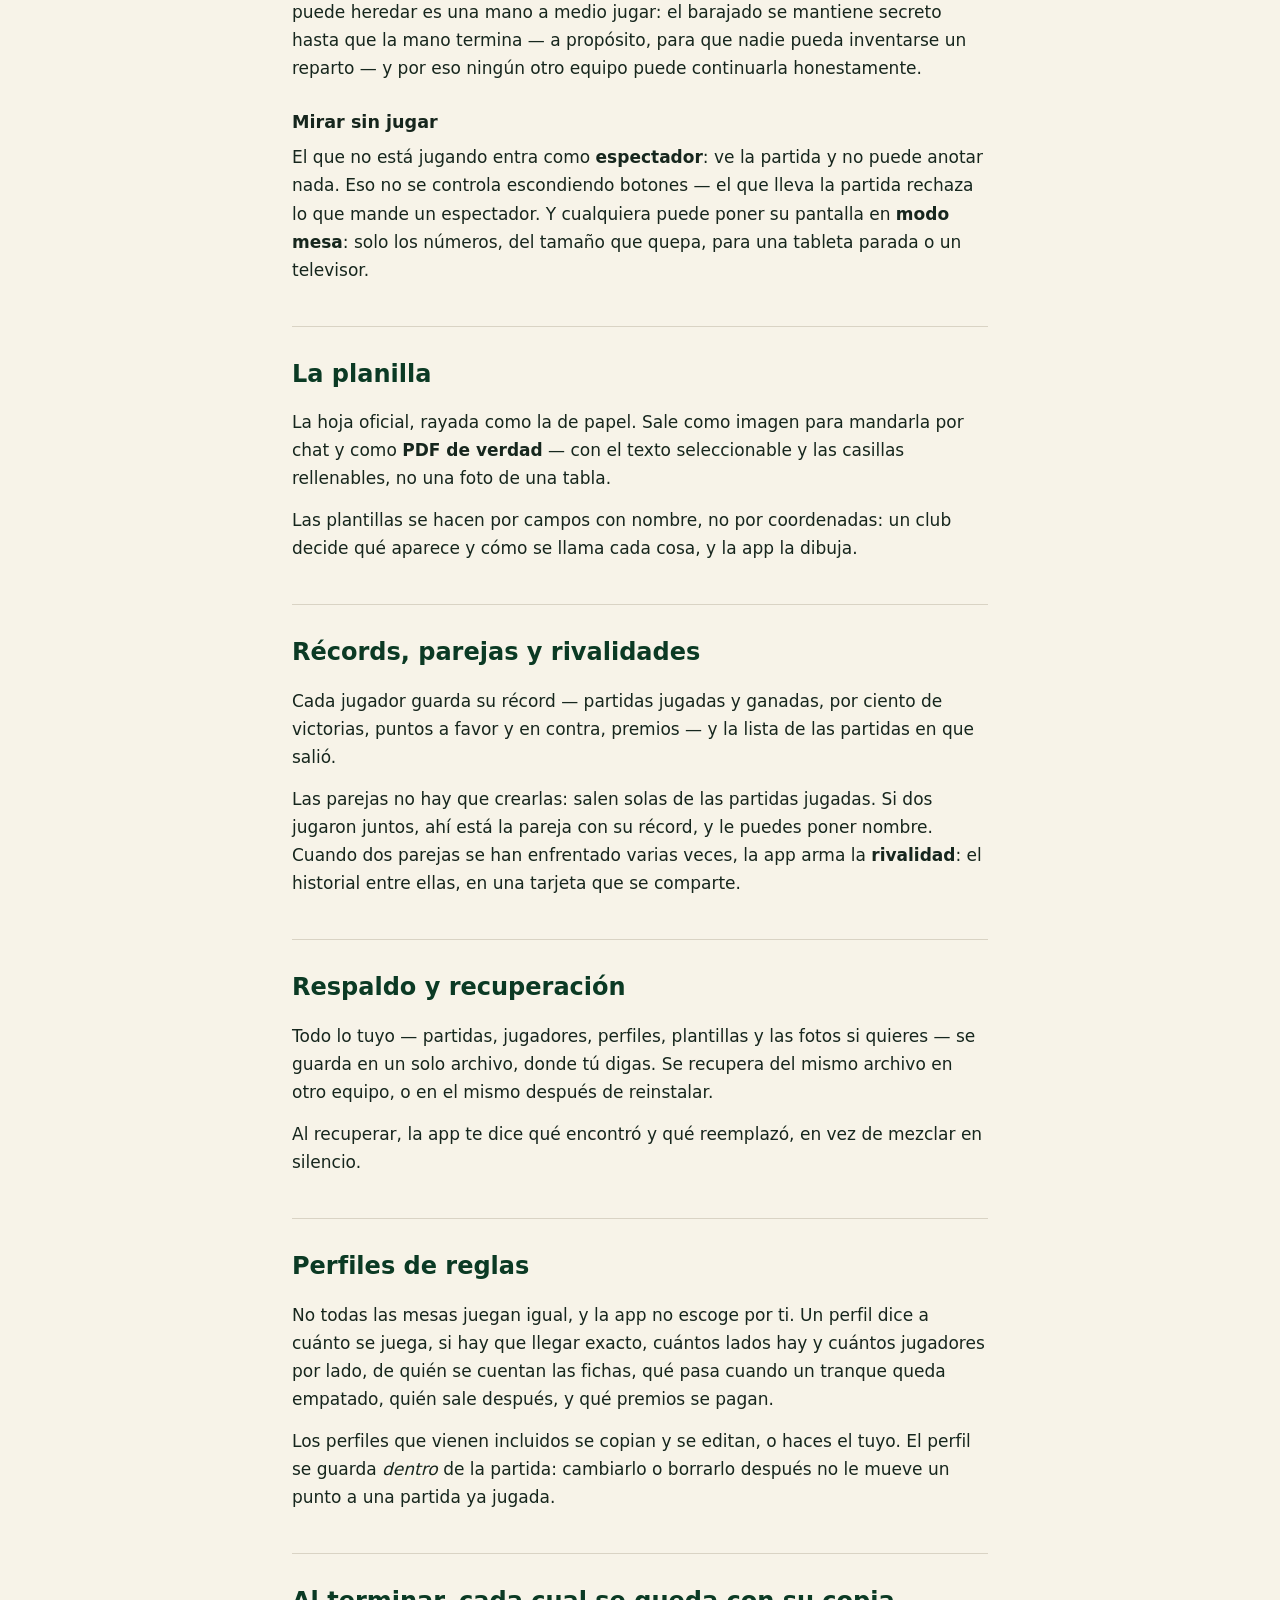
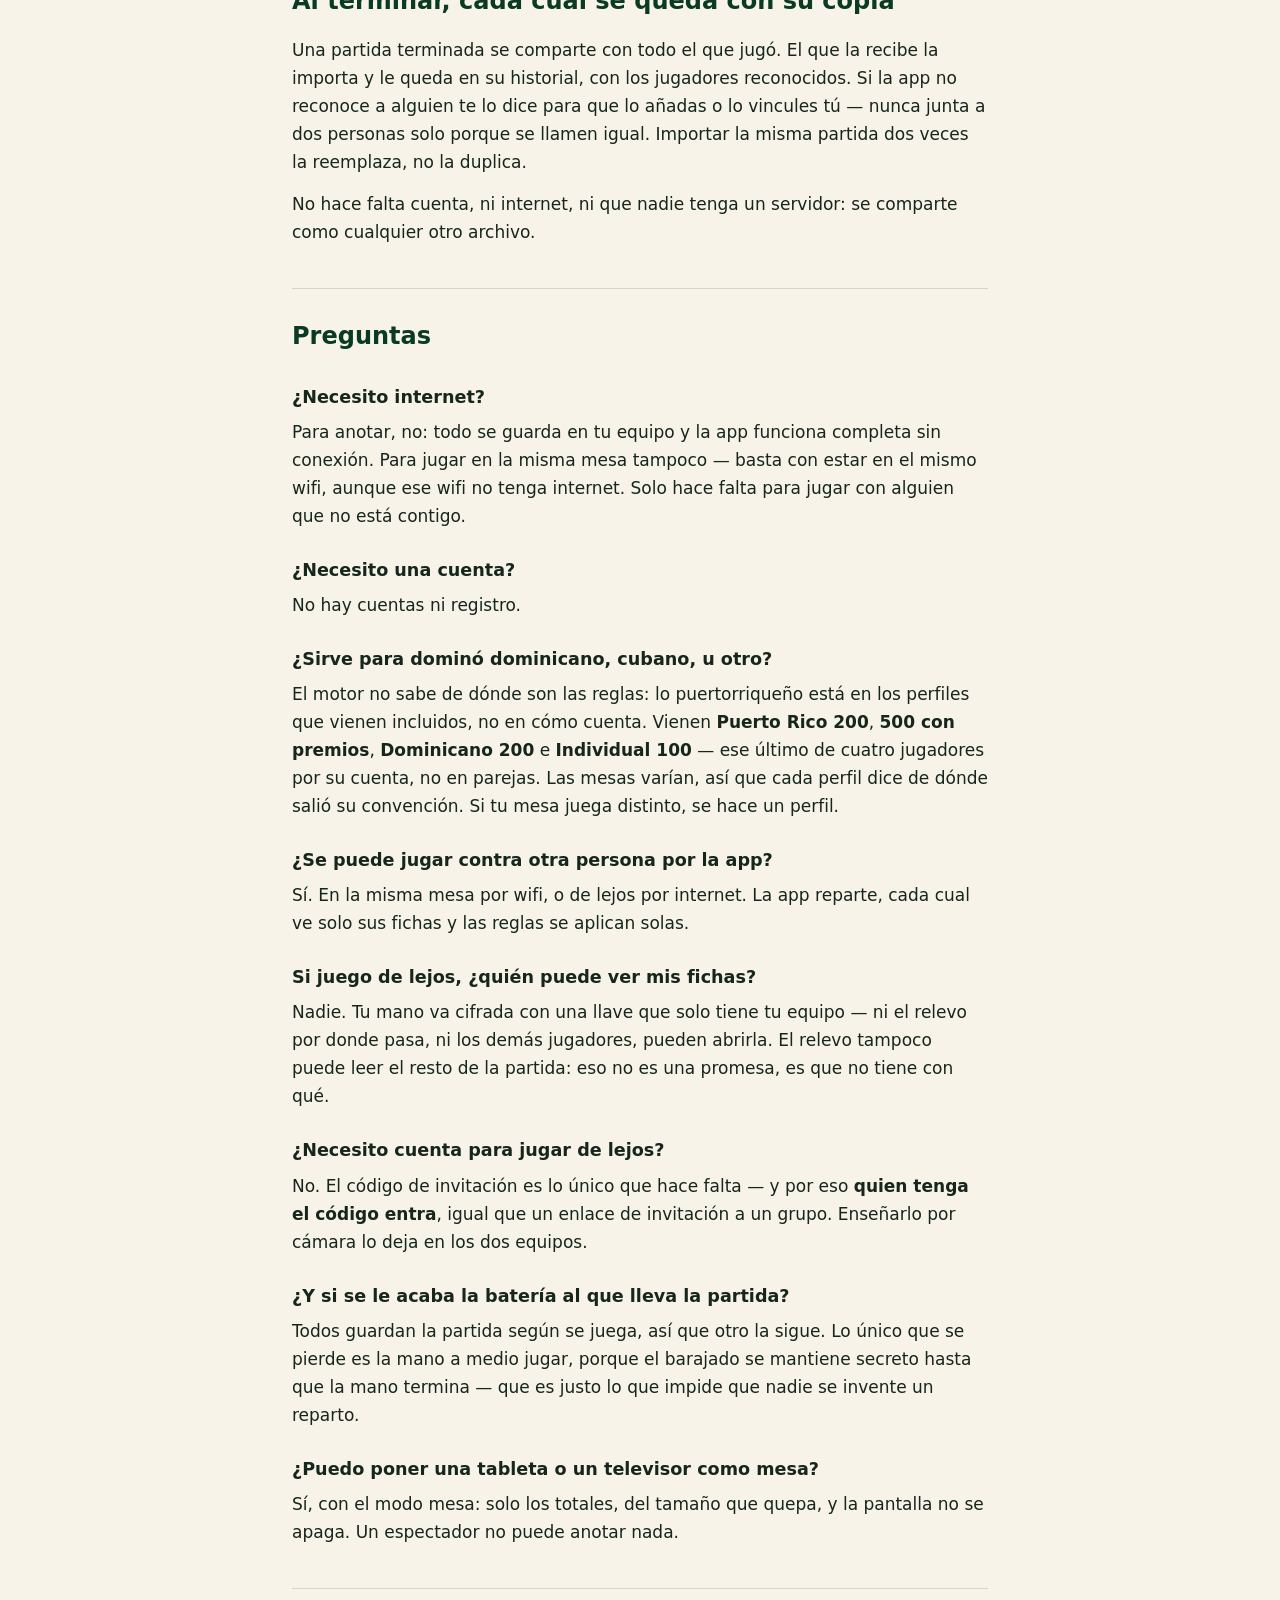
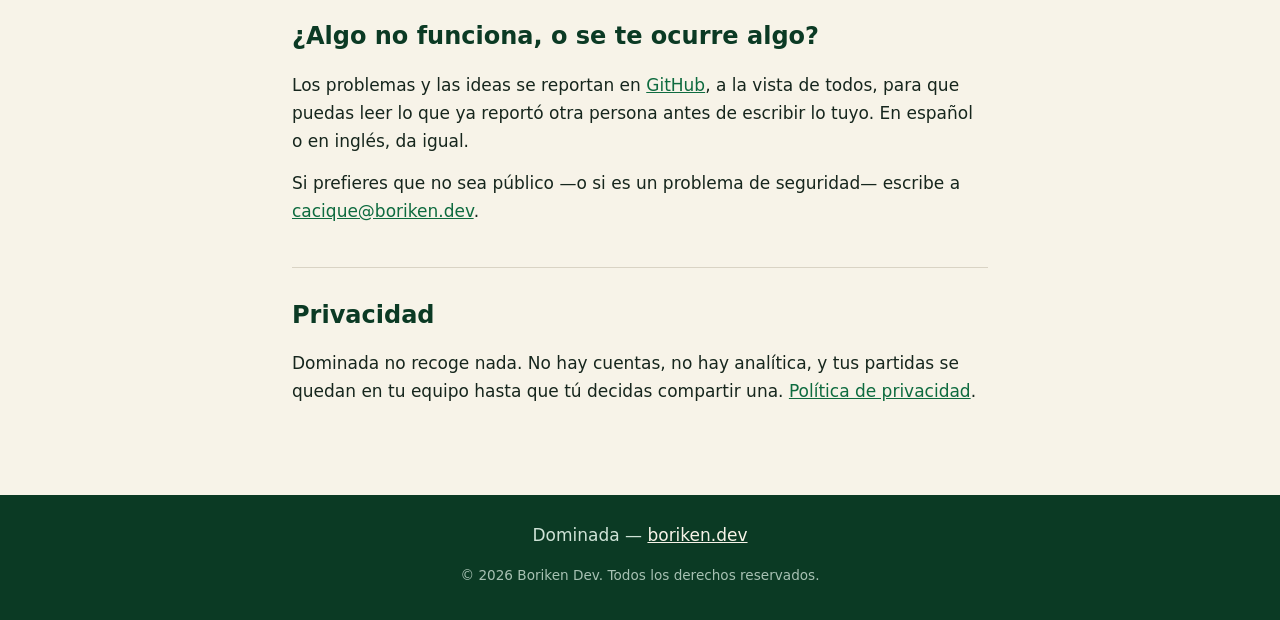
==== commit d041d314: "Dominada: dark theme, remote play actually working, and a roster that loads Three fixes to the scree" ====
--- a/dominada/index.html
+++ b/dominada/index.html
@@ -100,6 +100,10 @@
       <figcaption>Remoto: la mesa en los teléfonos, junta o de lejos.</figcaption>
     </figure>
     <figure>
+      <img src="../img/dominada/sala-remota.png" alt="Sala remota: conectada al relevo, con el código QR y el código de la sala." width="1080" height="2130" loading="lazy">
+      <figcaption>Una sala de lejos: el QR y el código. Quien lo tenga, entra.</figcaption>
+    </figure>
+    <figure>
       <img src="../img/dominada/jugadores.png" alt="Listado de jugadores con su récord." width="1080" height="2130" loading="lazy">
       <figcaption>Cada jugador guarda su récord y sus partidas.</figcaption>
     </figure>
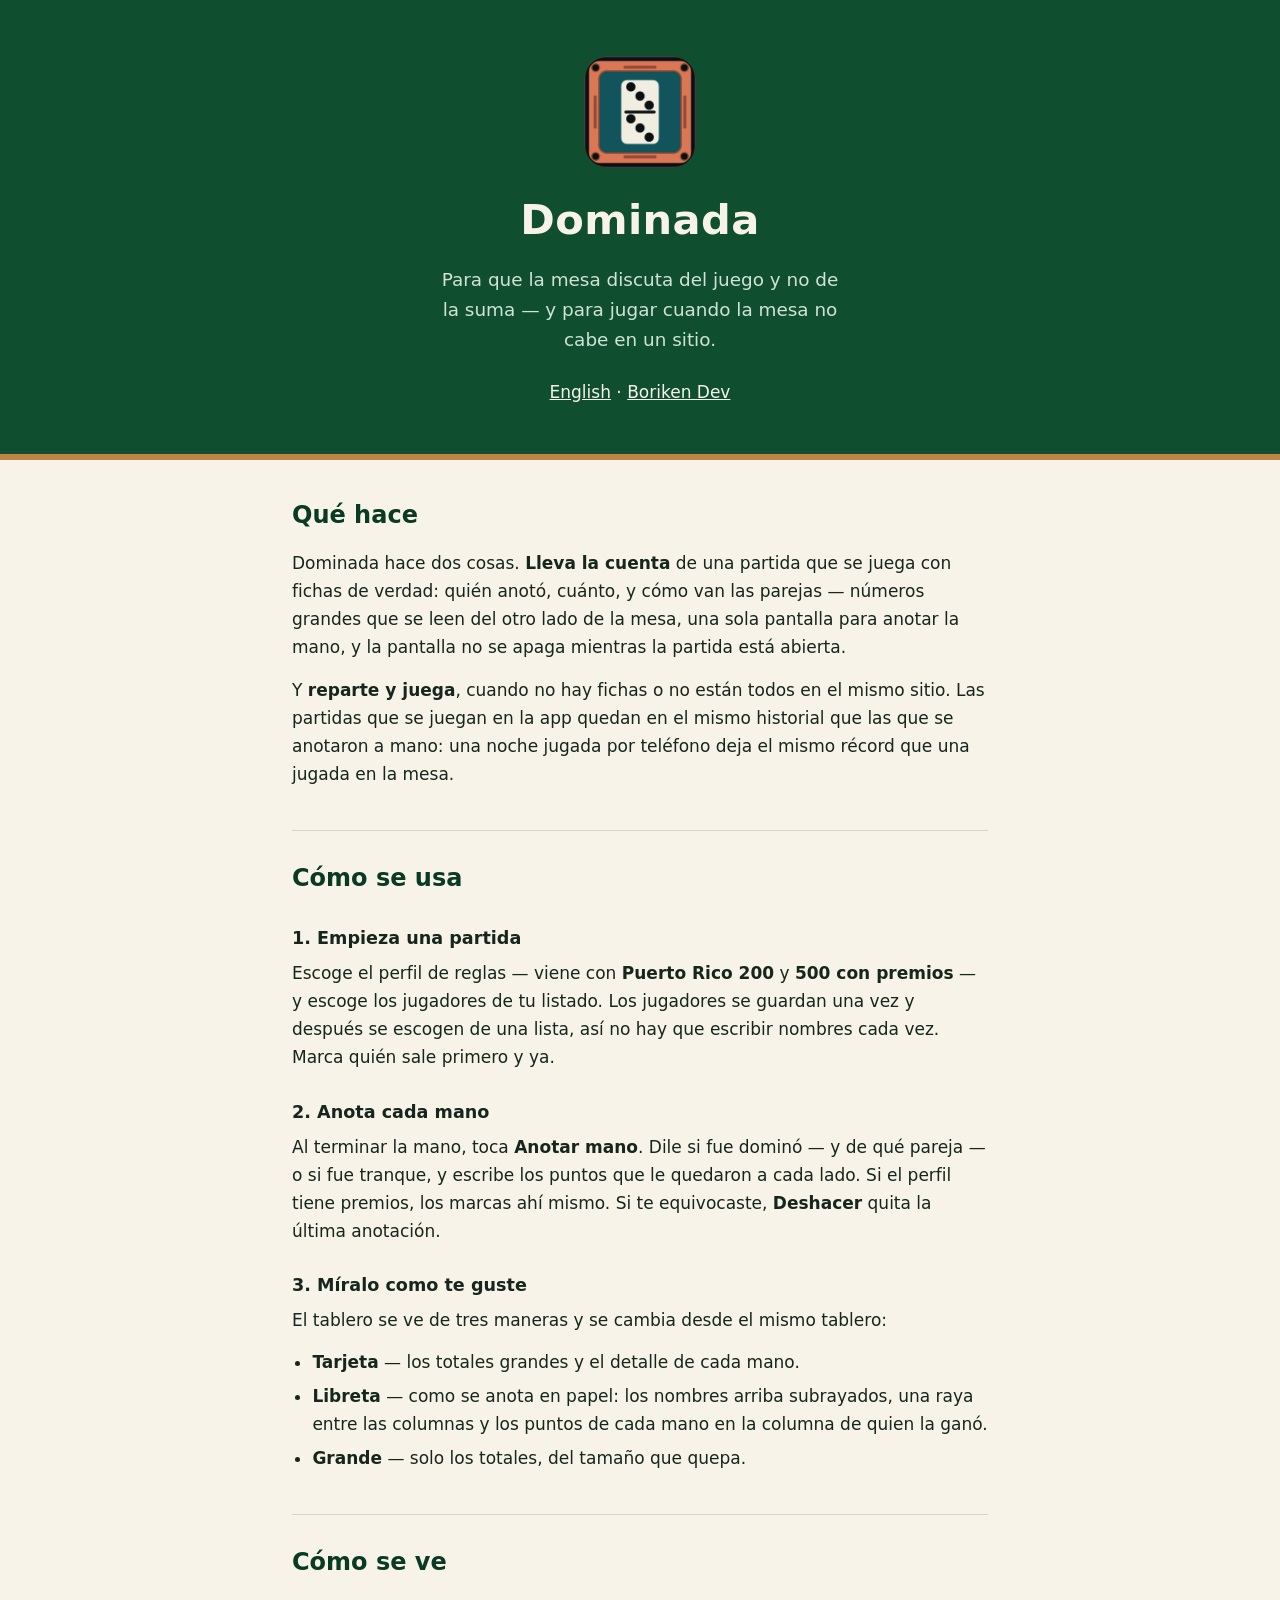
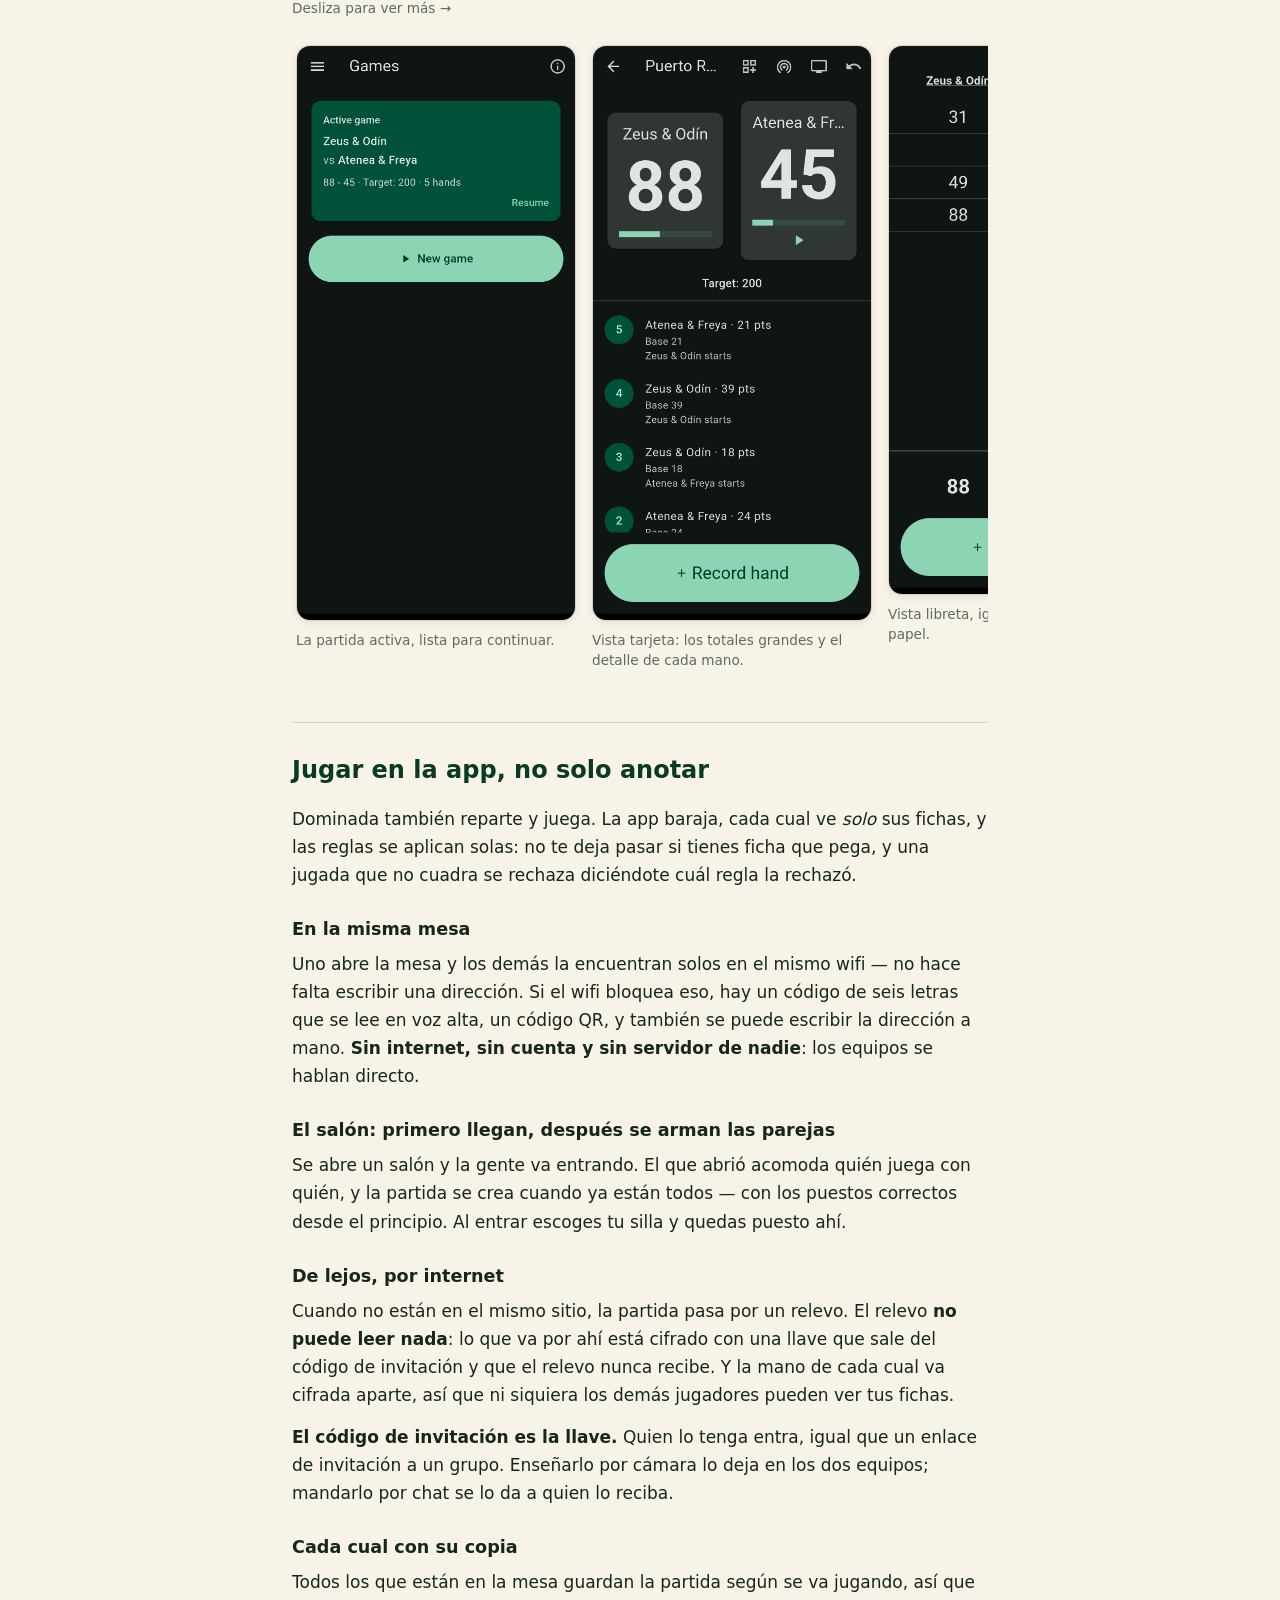
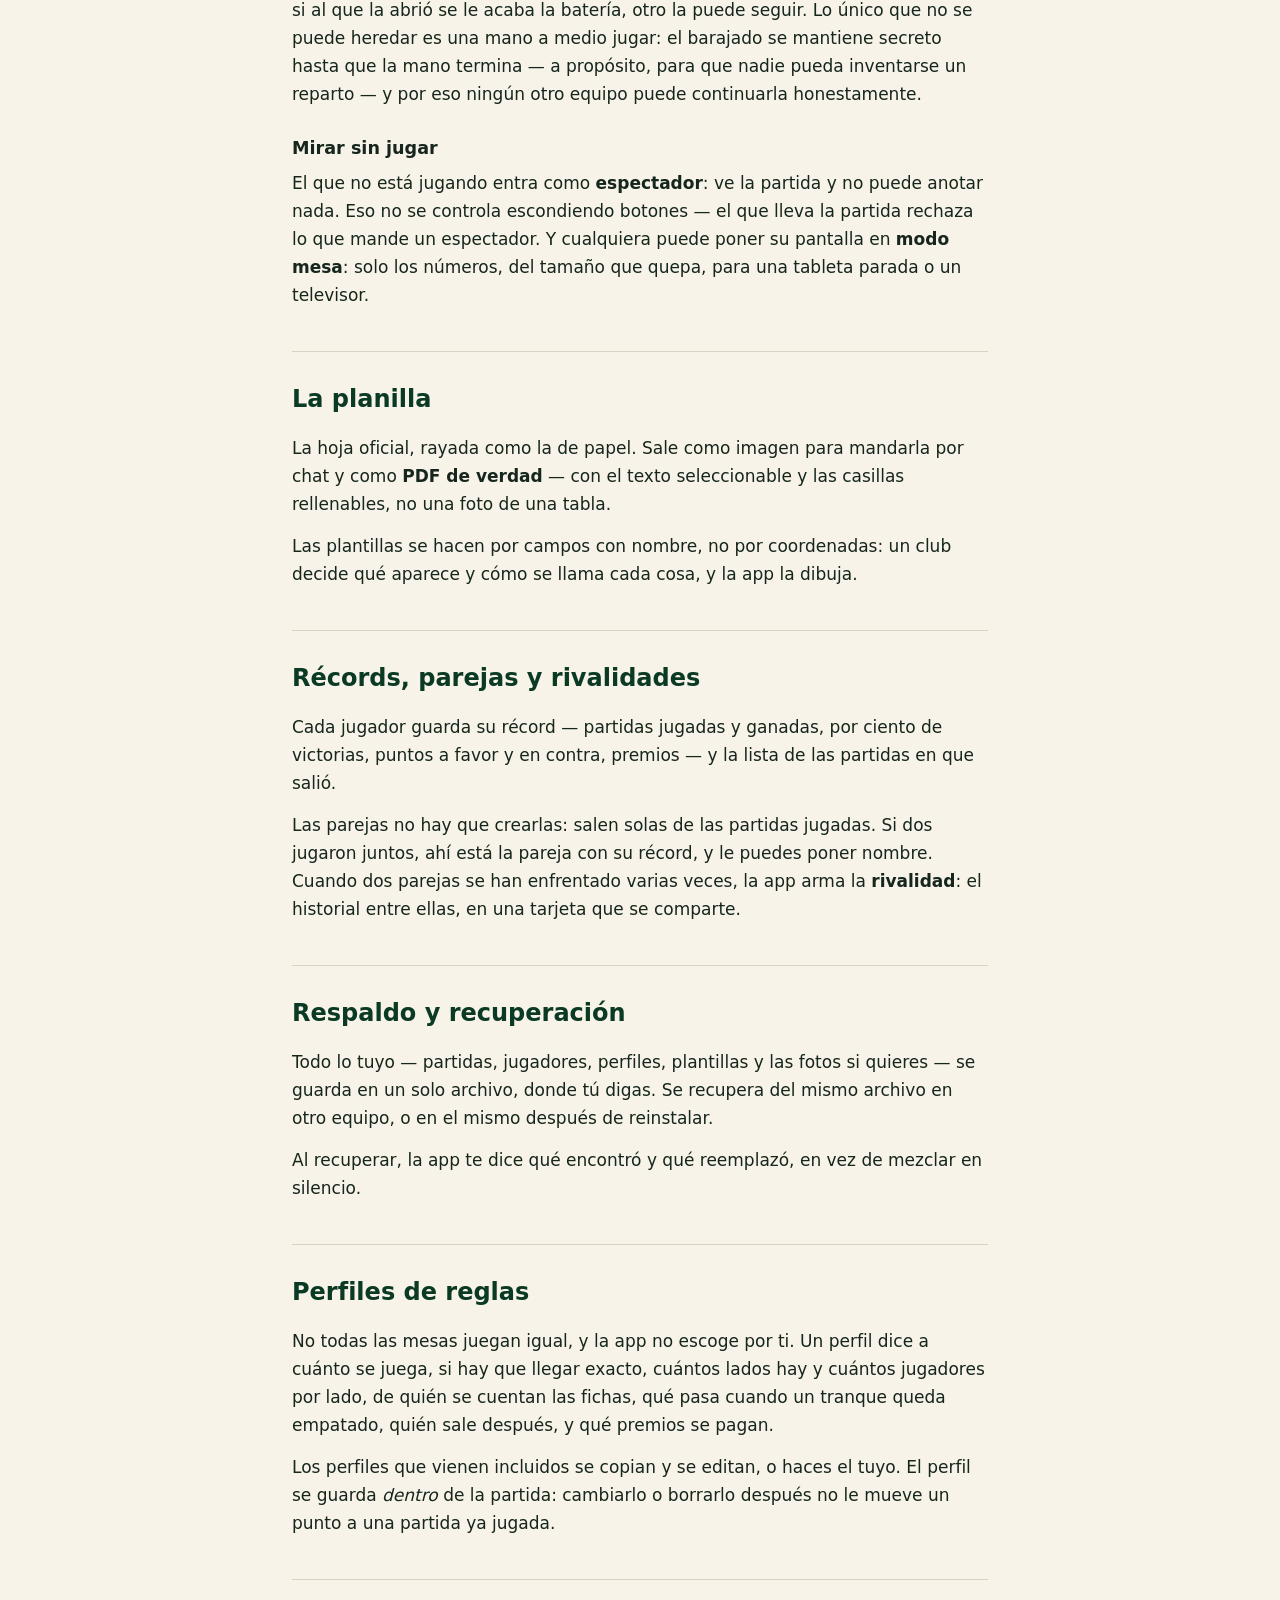
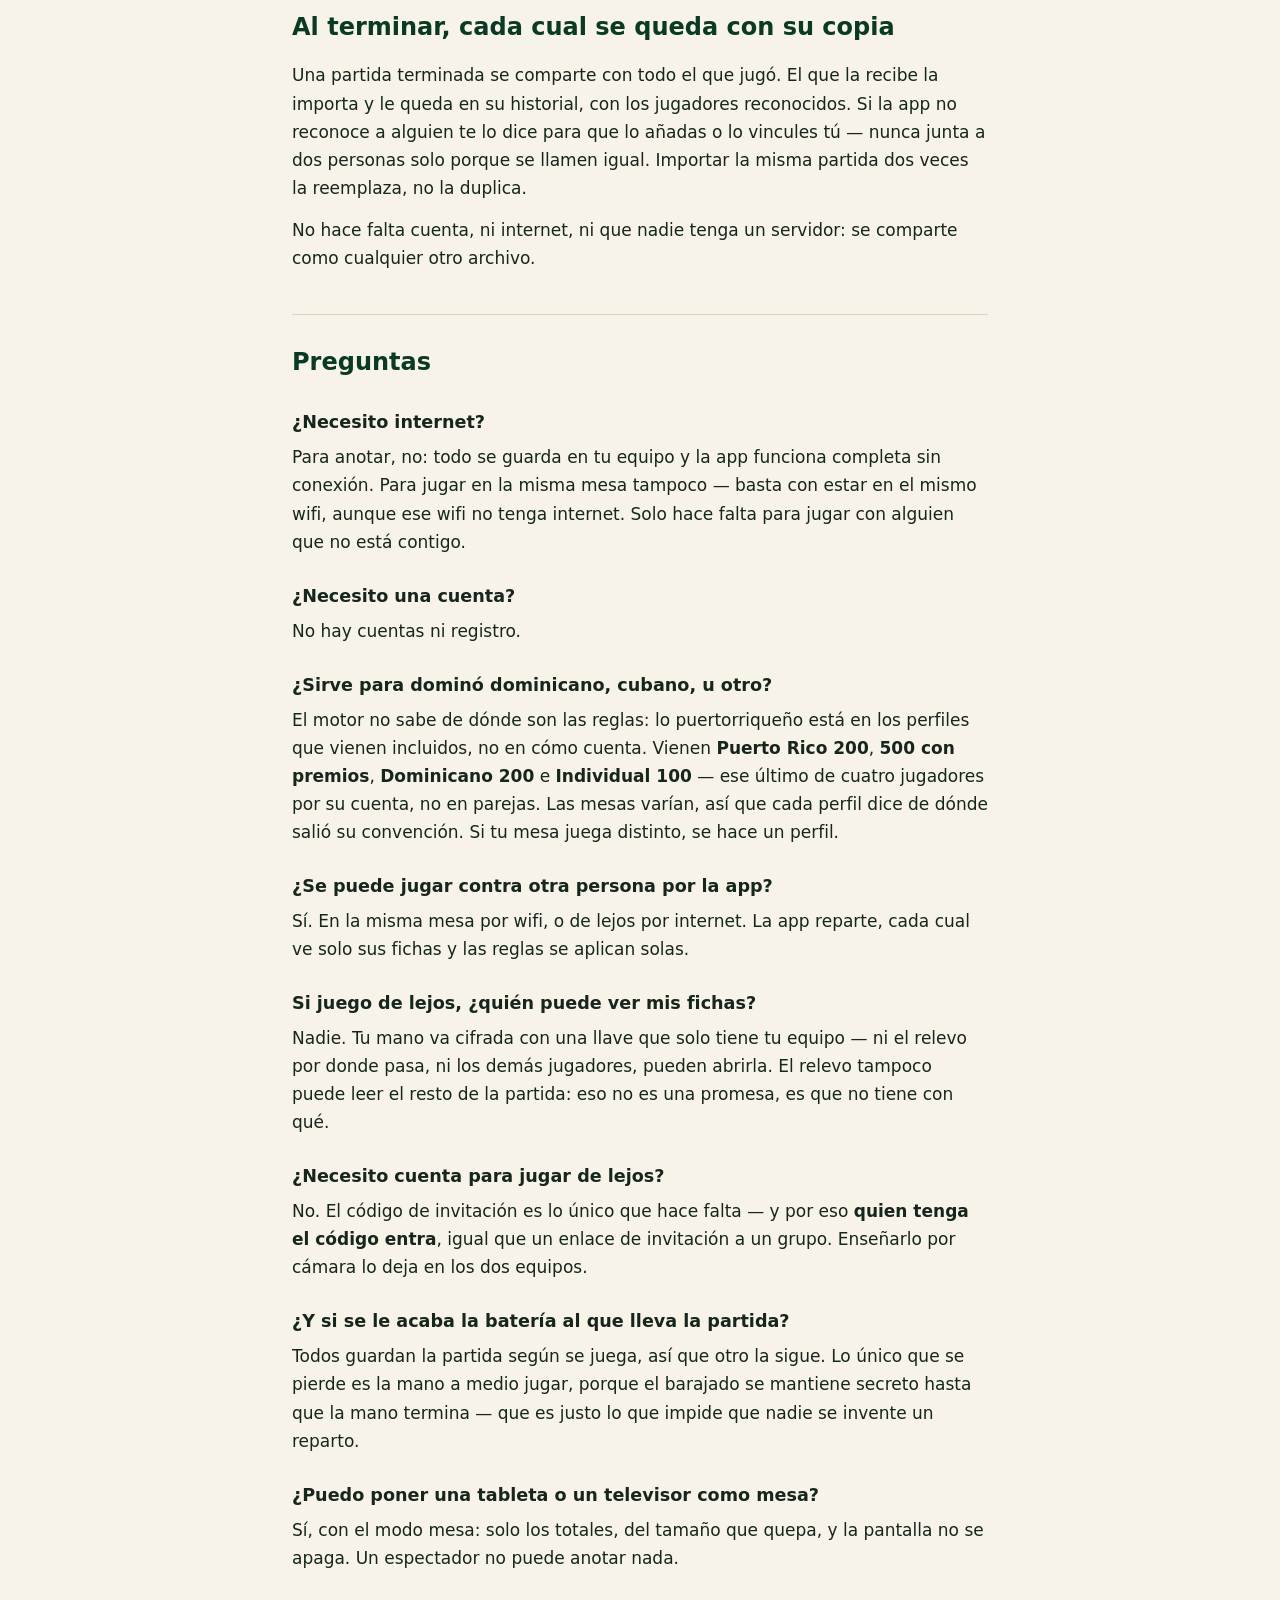
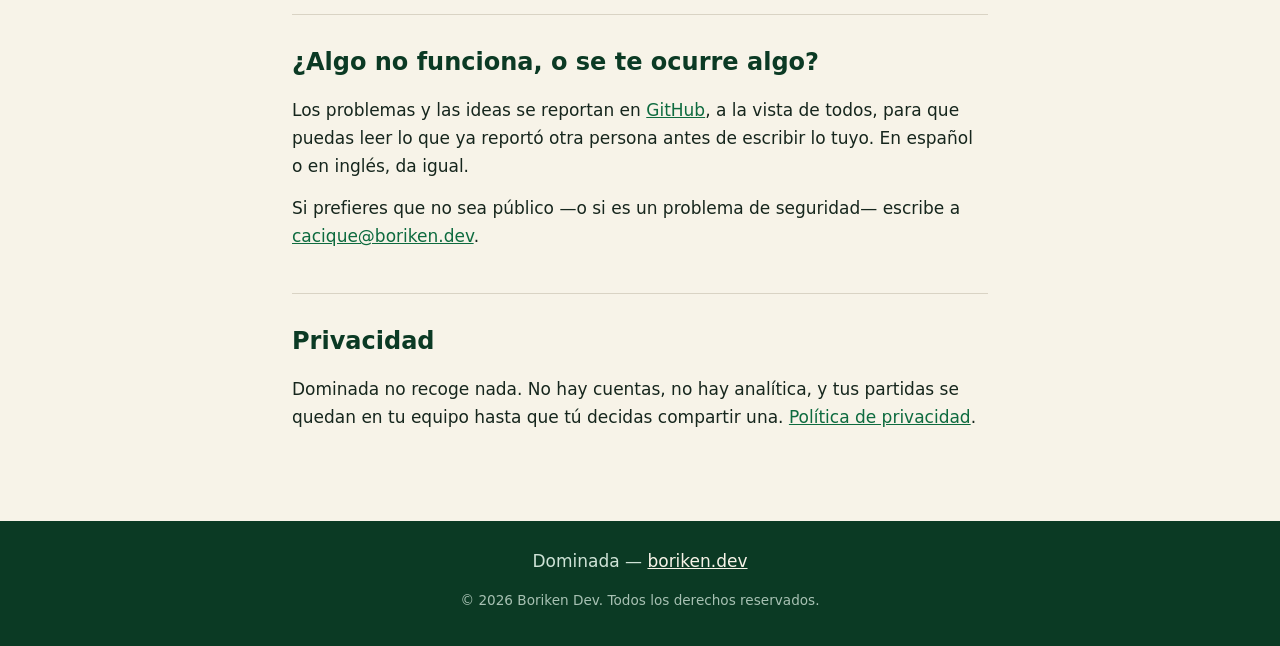
==== commit ed3361c6: "Dominada: screenshots with their app bars intact, and dimensions that match The previous set was cro" ====
--- a/dominada/index.html
+++ b/dominada/index.html
@@ -76,11 +76,11 @@
   <p class="shots-hint">Desliza para ver más &rarr;</p>
   <div class="shots">
     <figure>
-      <img src="../img/dominada/partidas.png" alt="Pantalla de partidas: la partida activa con el marcador y la meta." width="1080" height="2130" loading="lazy">
+      <img src="../img/dominada/partidas.png" alt="Pantalla de partidas: la partida activa con el marcador y la meta." width="1080" height="2230" loading="lazy">
       <figcaption>La partida activa, lista para continuar.</figcaption>
     </figure>
     <figure>
-      <img src="../img/dominada/tablero.png" alt="Tablero: los totales de cada pareja y el detalle de cada mano." width="1080" height="2130" loading="lazy">
+      <img src="../img/dominada/tablero.png" alt="Tablero: los totales de cada pareja y el detalle de cada mano." width="1080" height="2230" loading="lazy">
       <figcaption>Vista tarjeta: los totales grandes y el detalle de cada mano.</figcaption>
     </figure>
     <figure>
@@ -96,7 +96,7 @@
       <figcaption>La planilla oficial — también sale en PDF rellenable.</figcaption>
     </figure>
     <figure>
-      <img src="../img/dominada/remoto.png" alt="Pantalla Remoto: abrir una mesa, mesa nueva, entrar a una mesa." width="1080" height="2130" loading="lazy">
+      <img src="../img/dominada/remoto.png" alt="Pantalla Remoto: abrir una mesa, mesa nueva, entrar a una mesa." width="1080" height="2230" loading="lazy">
       <figcaption>Remoto: la mesa en los teléfonos, junta o de lejos.</figcaption>
     </figure>
     <figure>
@@ -104,15 +104,15 @@
       <figcaption>Una sala de lejos: el QR y el código. Quien lo tenga, entra.</figcaption>
     </figure>
     <figure>
-      <img src="../img/dominada/jugadores.png" alt="Listado de jugadores con su récord." width="1080" height="2130" loading="lazy">
+      <img src="../img/dominada/jugadores.png" alt="Listado de jugadores con su récord." width="1080" height="2230" loading="lazy">
       <figcaption>Cada jugador guarda su récord y sus partidas.</figcaption>
     </figure>
     <figure>
-      <img src="../img/dominada/parejas.png" alt="Listado de parejas, que salen solas de las partidas jugadas." width="1080" height="2130" loading="lazy">
+      <img src="../img/dominada/parejas.png" alt="Listado de parejas, que salen solas de las partidas jugadas." width="1080" height="2230" loading="lazy">
       <figcaption>Las parejas salen solas de lo que se ha jugado.</figcaption>
     </figure>
     <figure>
-      <img src="../img/dominada/perfiles.png" alt="Perfiles de reglas incluidos y propios." width="1080" height="2130" loading="lazy">
+      <img src="../img/dominada/perfiles.png" alt="Perfiles de reglas incluidos y propios." width="1080" height="2230" loading="lazy">
       <figcaption>Los perfiles de reglas: los que vienen y los tuyos.</figcaption>
     </figure>
   </div>
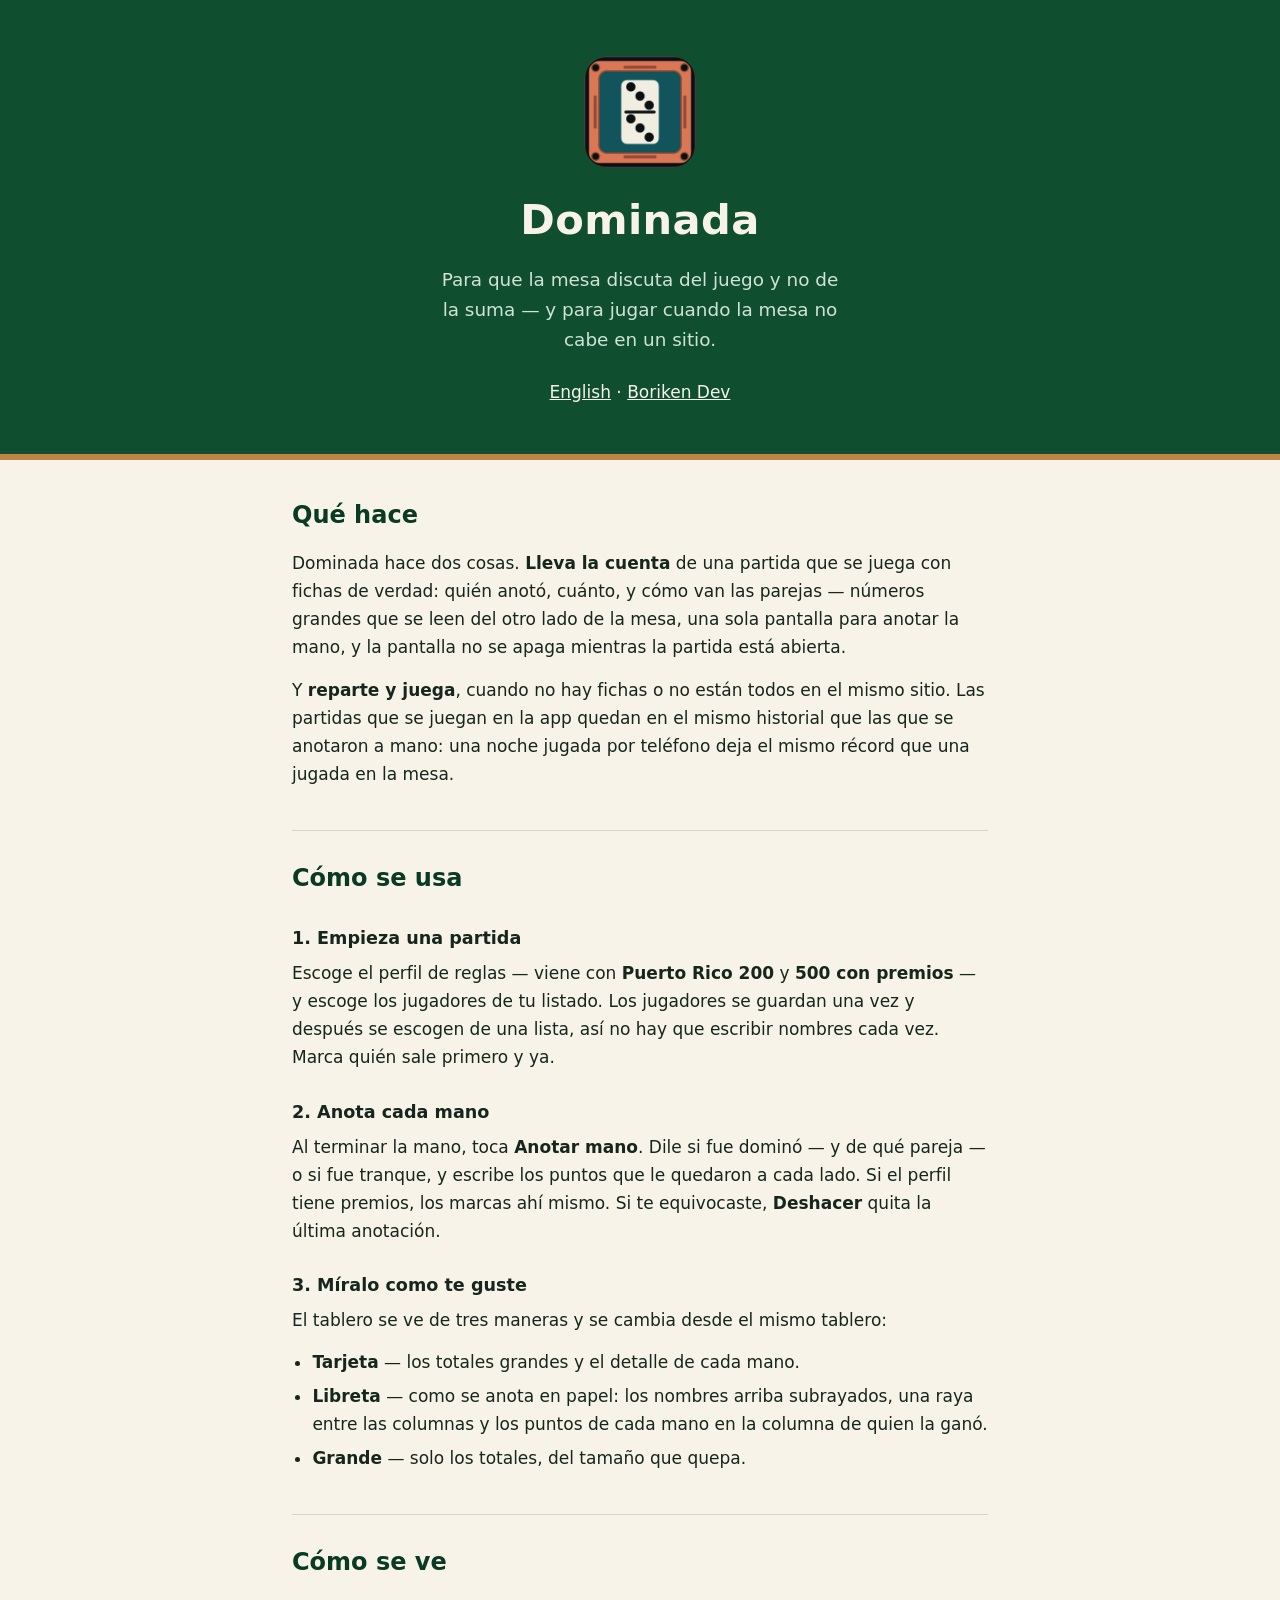
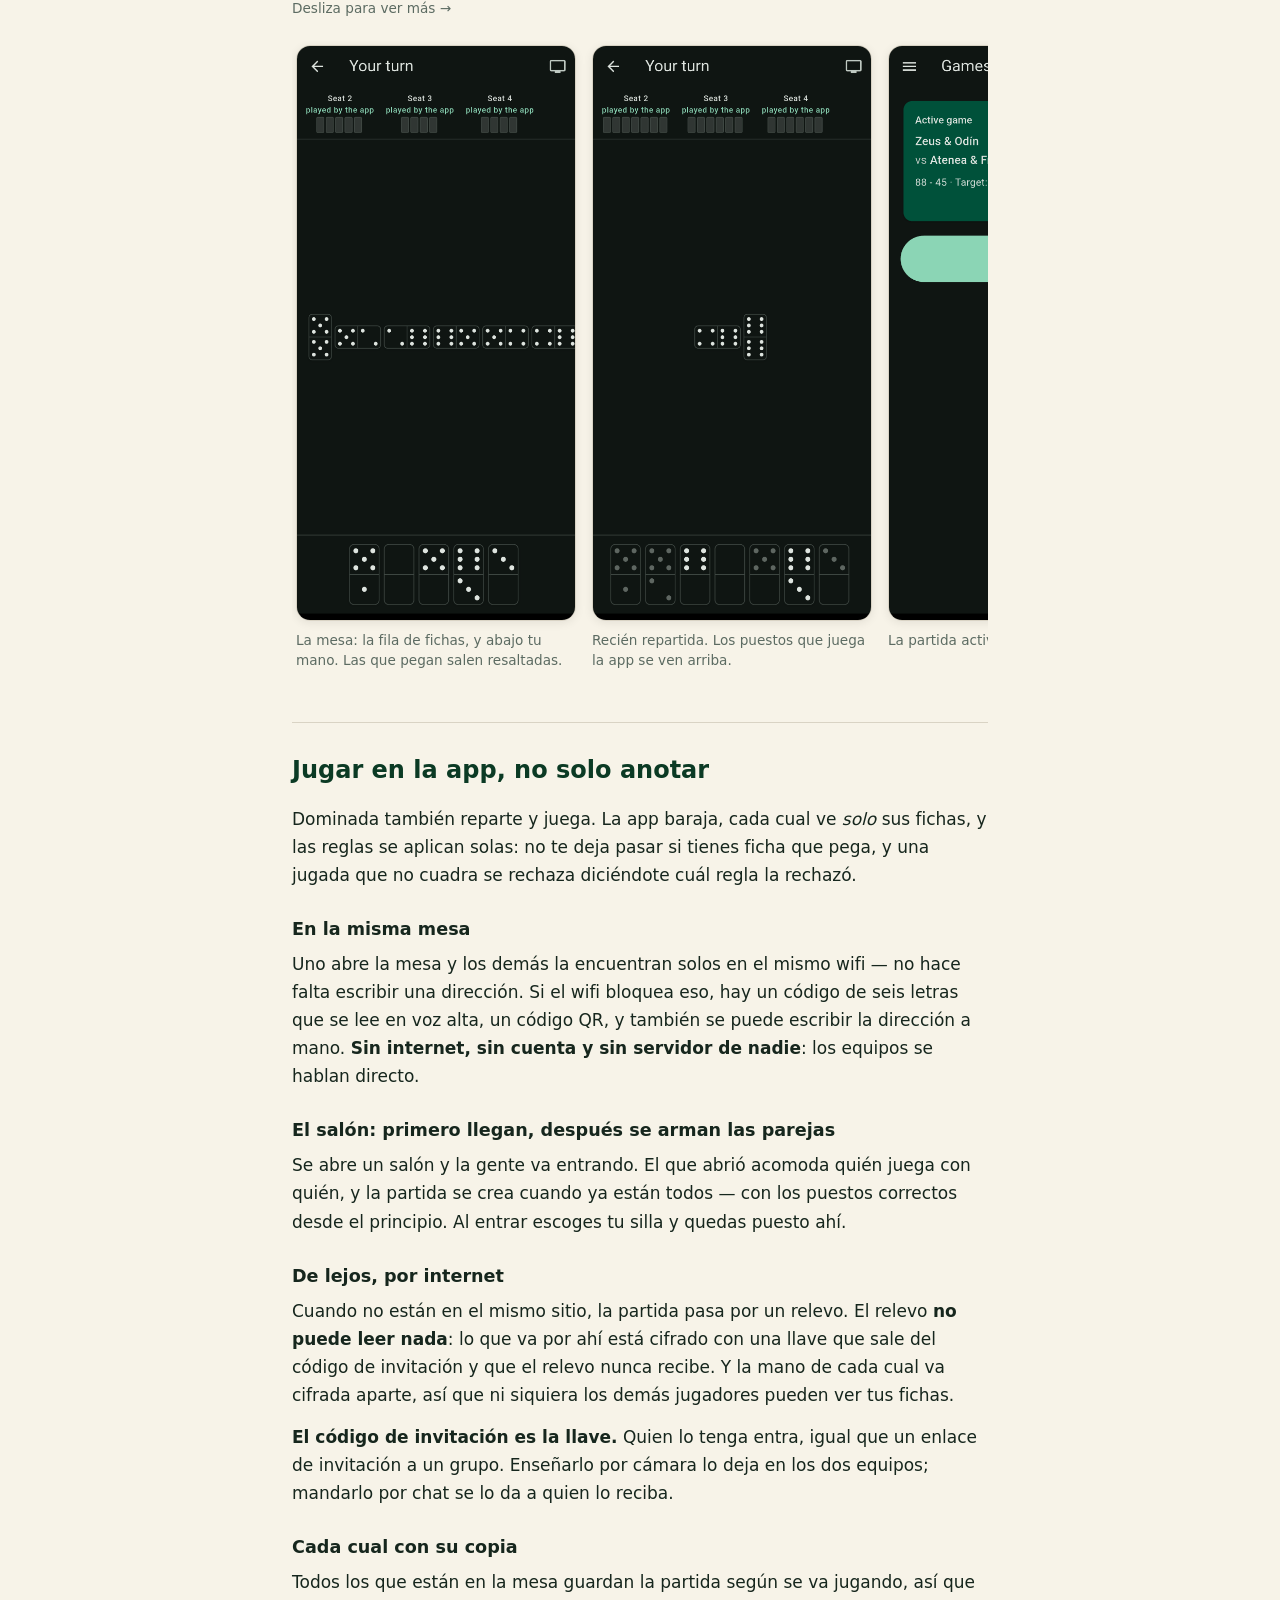
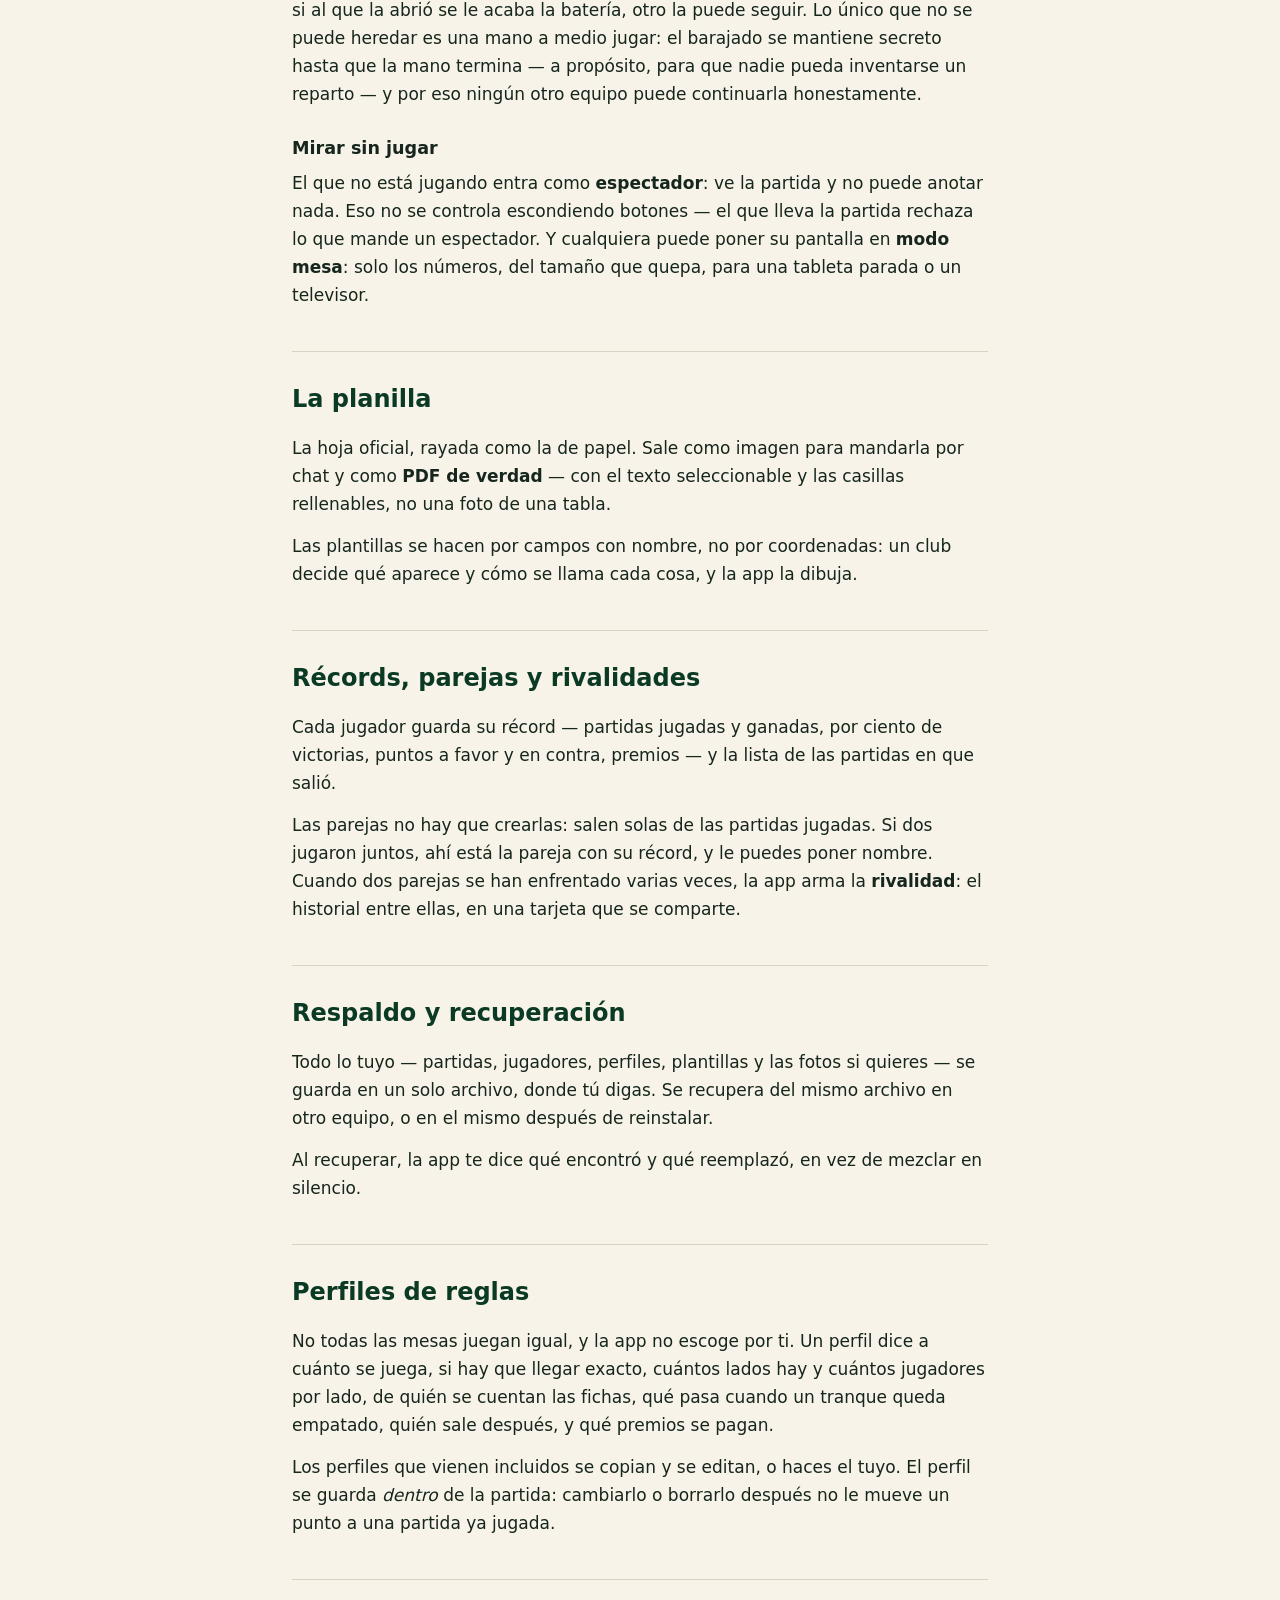
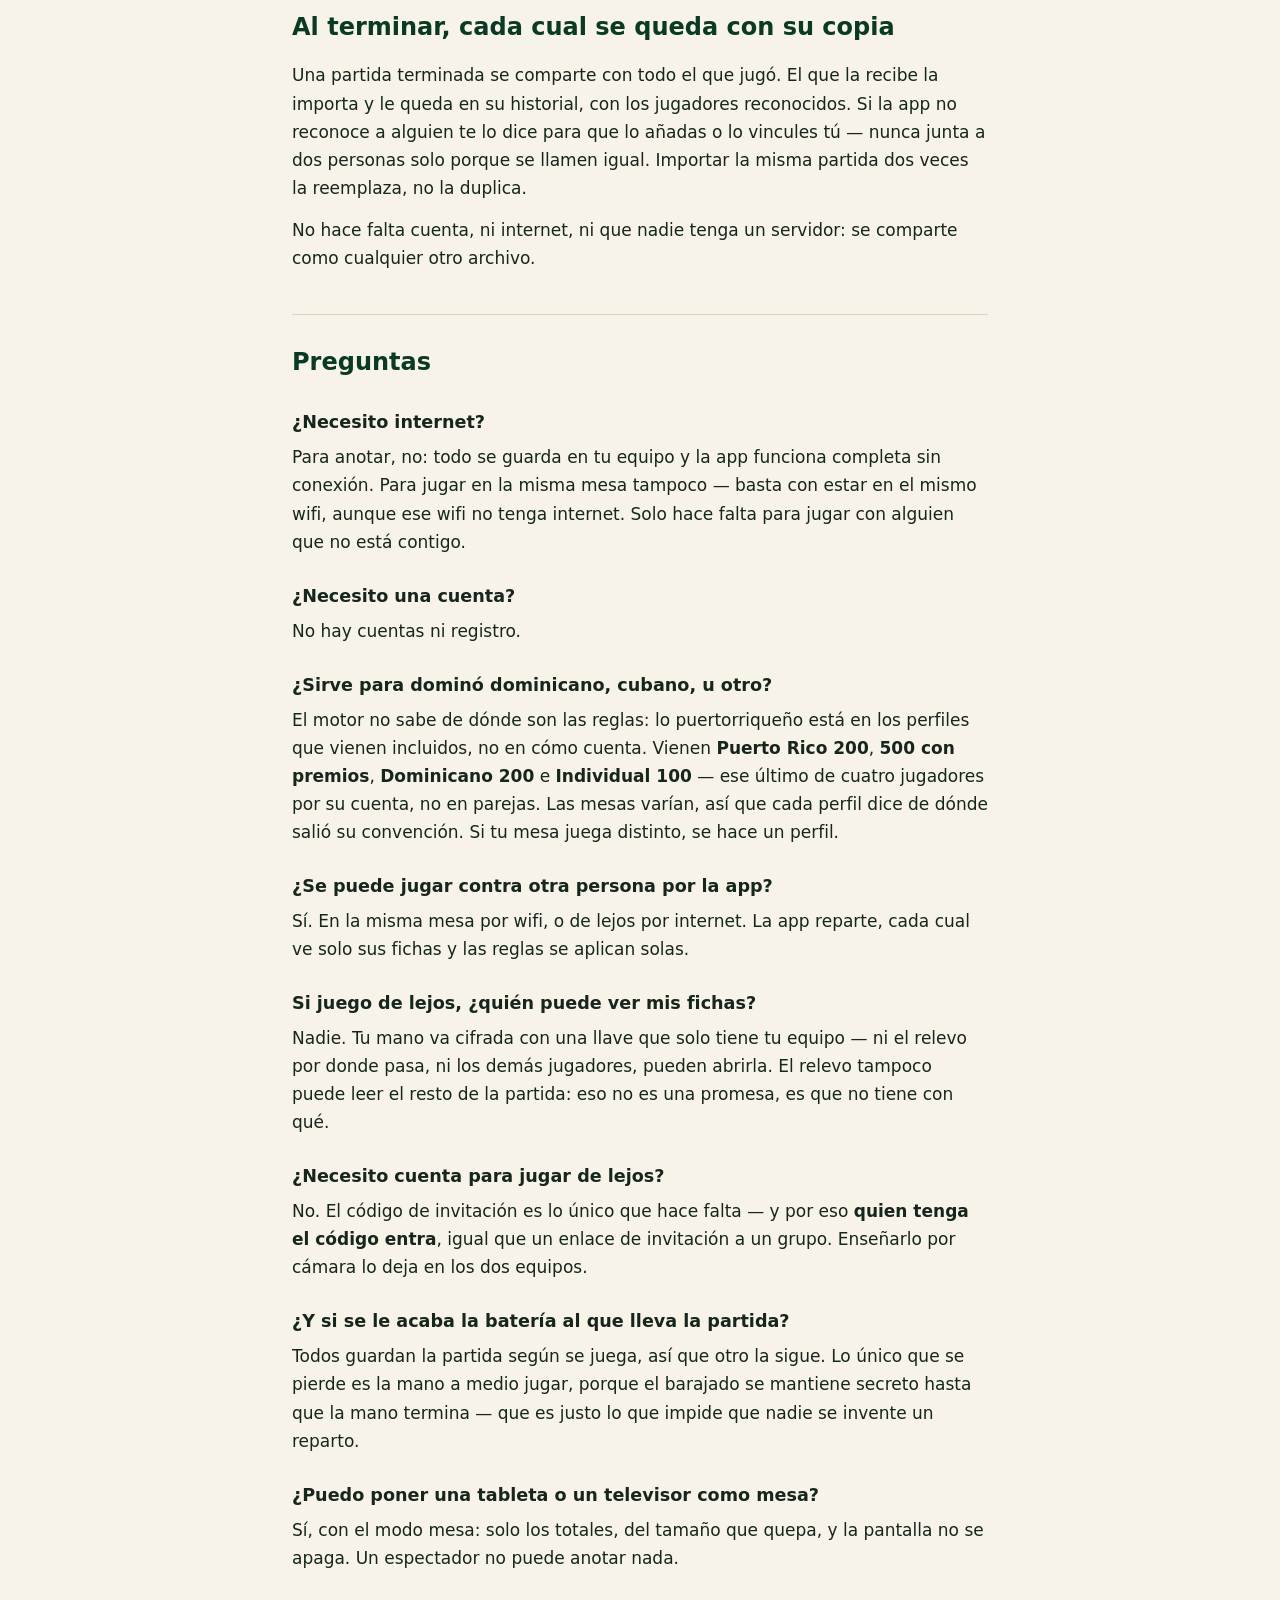
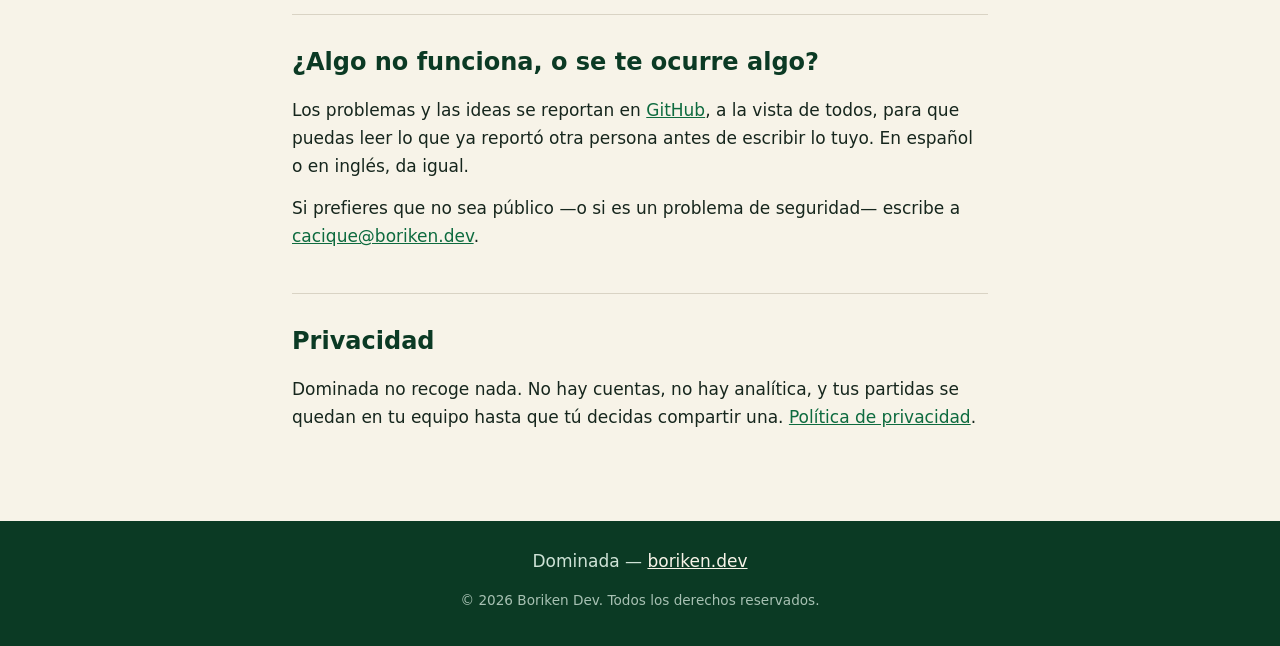
==== commit 5810ef8e: "Dominada: show the app being played, not just its setup screens The gallery had ten pictures of menu" ====
--- a/dominada/index.html
+++ b/dominada/index.html
@@ -76,6 +76,14 @@
   <p class="shots-hint">Desliza para ver más &rarr;</p>
   <div class="shots">
     <figure>
+      <img src="../img/dominada/mesa.png" alt="La mesa con las fichas jugadas en fila y la mano de cada cual abajo." width="1080" height="2230" loading="lazy">
+      <figcaption>La mesa: la fila de fichas, y abajo tu mano. Las que pegan salen resaltadas.</figcaption>
+    </figure>
+    <figure>
+      <img src="../img/dominada/mano.png" alt="Una mano recién repartida, con el doble seis abierto." width="1080" height="2230" loading="lazy">
+      <figcaption>Recién repartida. Los puestos que juega la app se ven arriba.</figcaption>
+    </figure>
+    <figure>
       <img src="../img/dominada/partidas.png" alt="Pantalla de partidas: la partida activa con el marcador y la meta." width="1080" height="2230" loading="lazy">
       <figcaption>La partida activa, lista para continuar.</figcaption>
     </figure>
@@ -104,8 +112,20 @@
       <figcaption>Una sala de lejos: el QR y el código. Quien lo tenga, entra.</figcaption>
     </figure>
     <figure>
+      <img src="../img/dominada/record.png" alt="Récord de un jugador: partidas, por ciento de victorias, puntos y con quién gana." width="1080" height="2230" loading="lazy">
+      <figcaption>El récord de cada cual, y con quién le va mejor.</figcaption>
+    </figure>
+    <figure>
+      <img src="../img/dominada/rivalidad.png" alt="Rivalidad entre dos parejas: el historial, la racha y la diferencia promedio." width="1080" height="2230" loading="lazy">
+      <figcaption>La rivalidad: quién va ganando, la racha, y por cuánto.</figcaption>
+    </figure>
+    <figure>
+      <img src="../img/dominada/tarjeta.png" alt="Tarjeta de rivalidad lista para compartir." width="1080" height="2230" loading="lazy">
+      <figcaption>La tarjeta que se comparte. Para eso es el récord.</figcaption>
+    </figure>
+    <figure>
       <img src="../img/dominada/jugadores.png" alt="Listado de jugadores con su récord." width="1080" height="2230" loading="lazy">
-      <figcaption>Cada jugador guarda su récord y sus partidas.</figcaption>
+      <figcaption>Los jugadores se guardan una vez y se escogen de la lista.</figcaption>
     </figure>
     <figure>
       <img src="../img/dominada/parejas.png" alt="Listado de parejas, que salen solas de las partidas jugadas." width="1080" height="2230" loading="lazy">
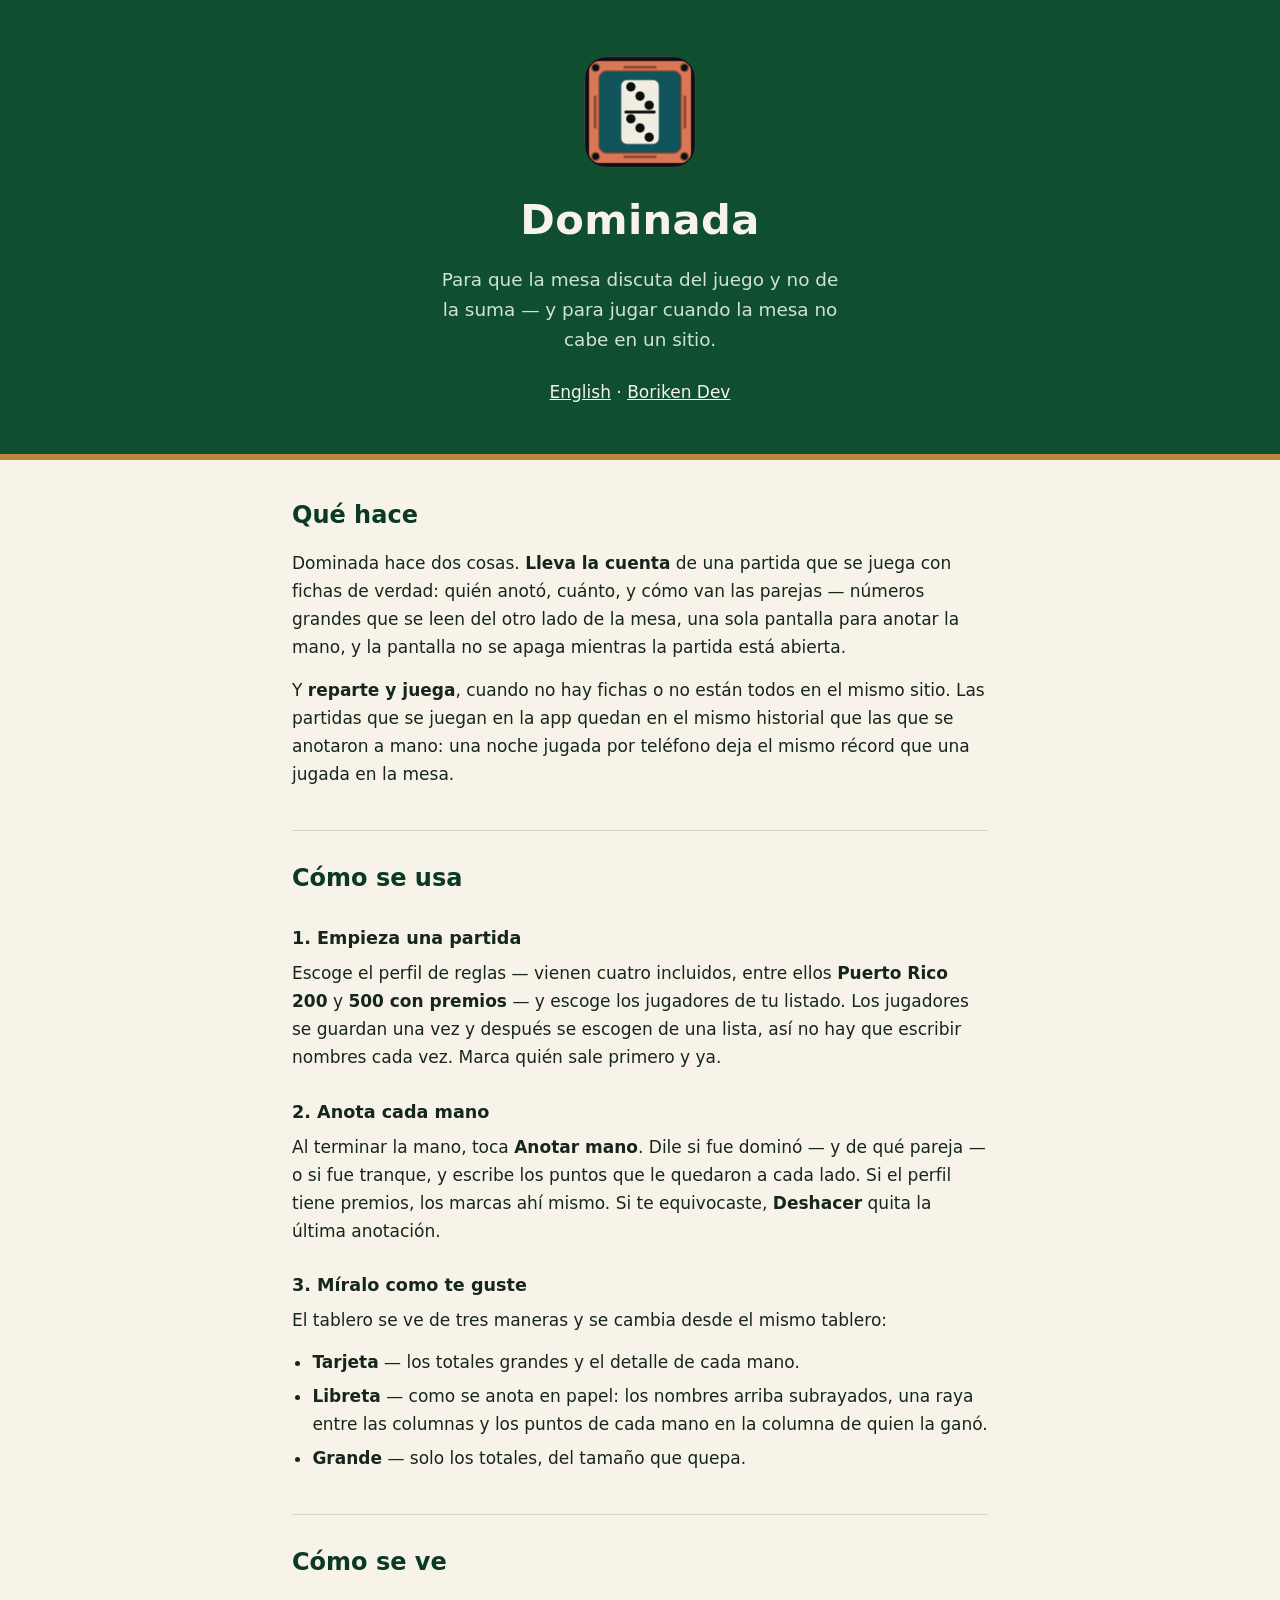
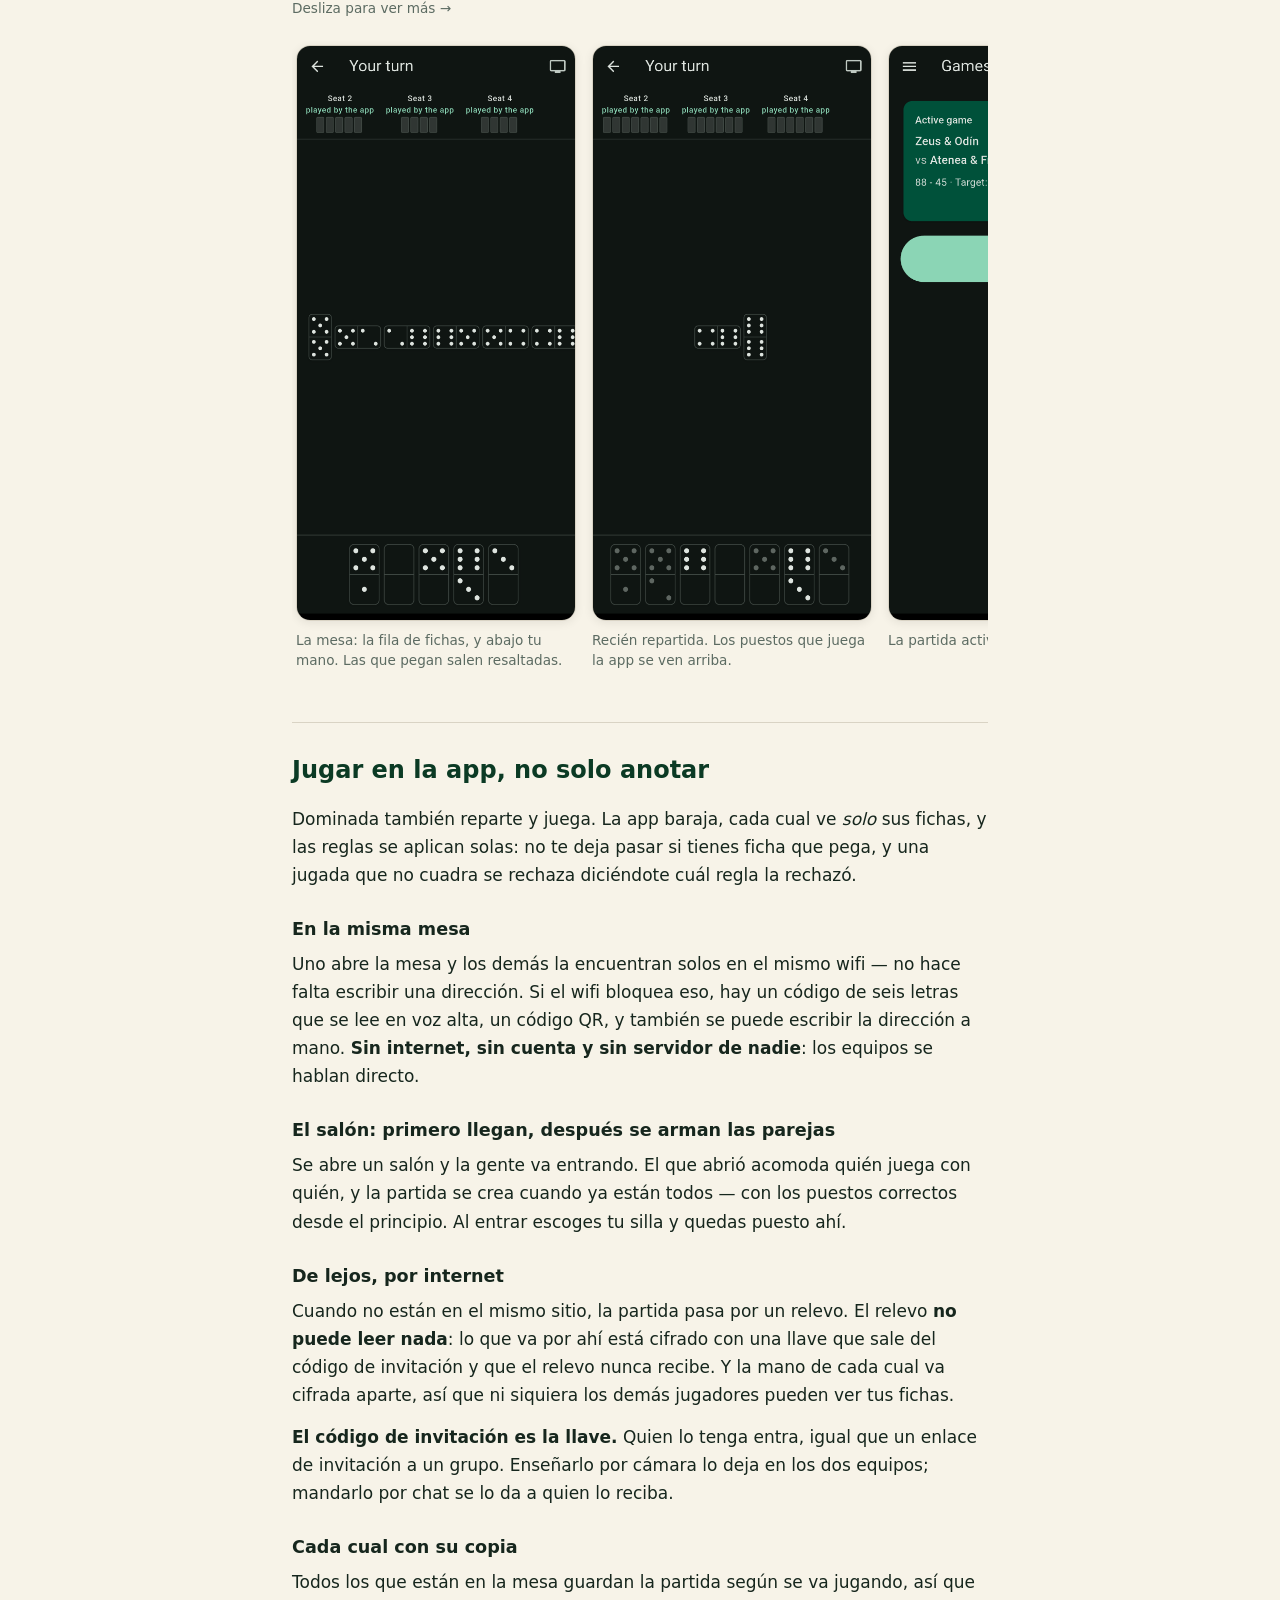
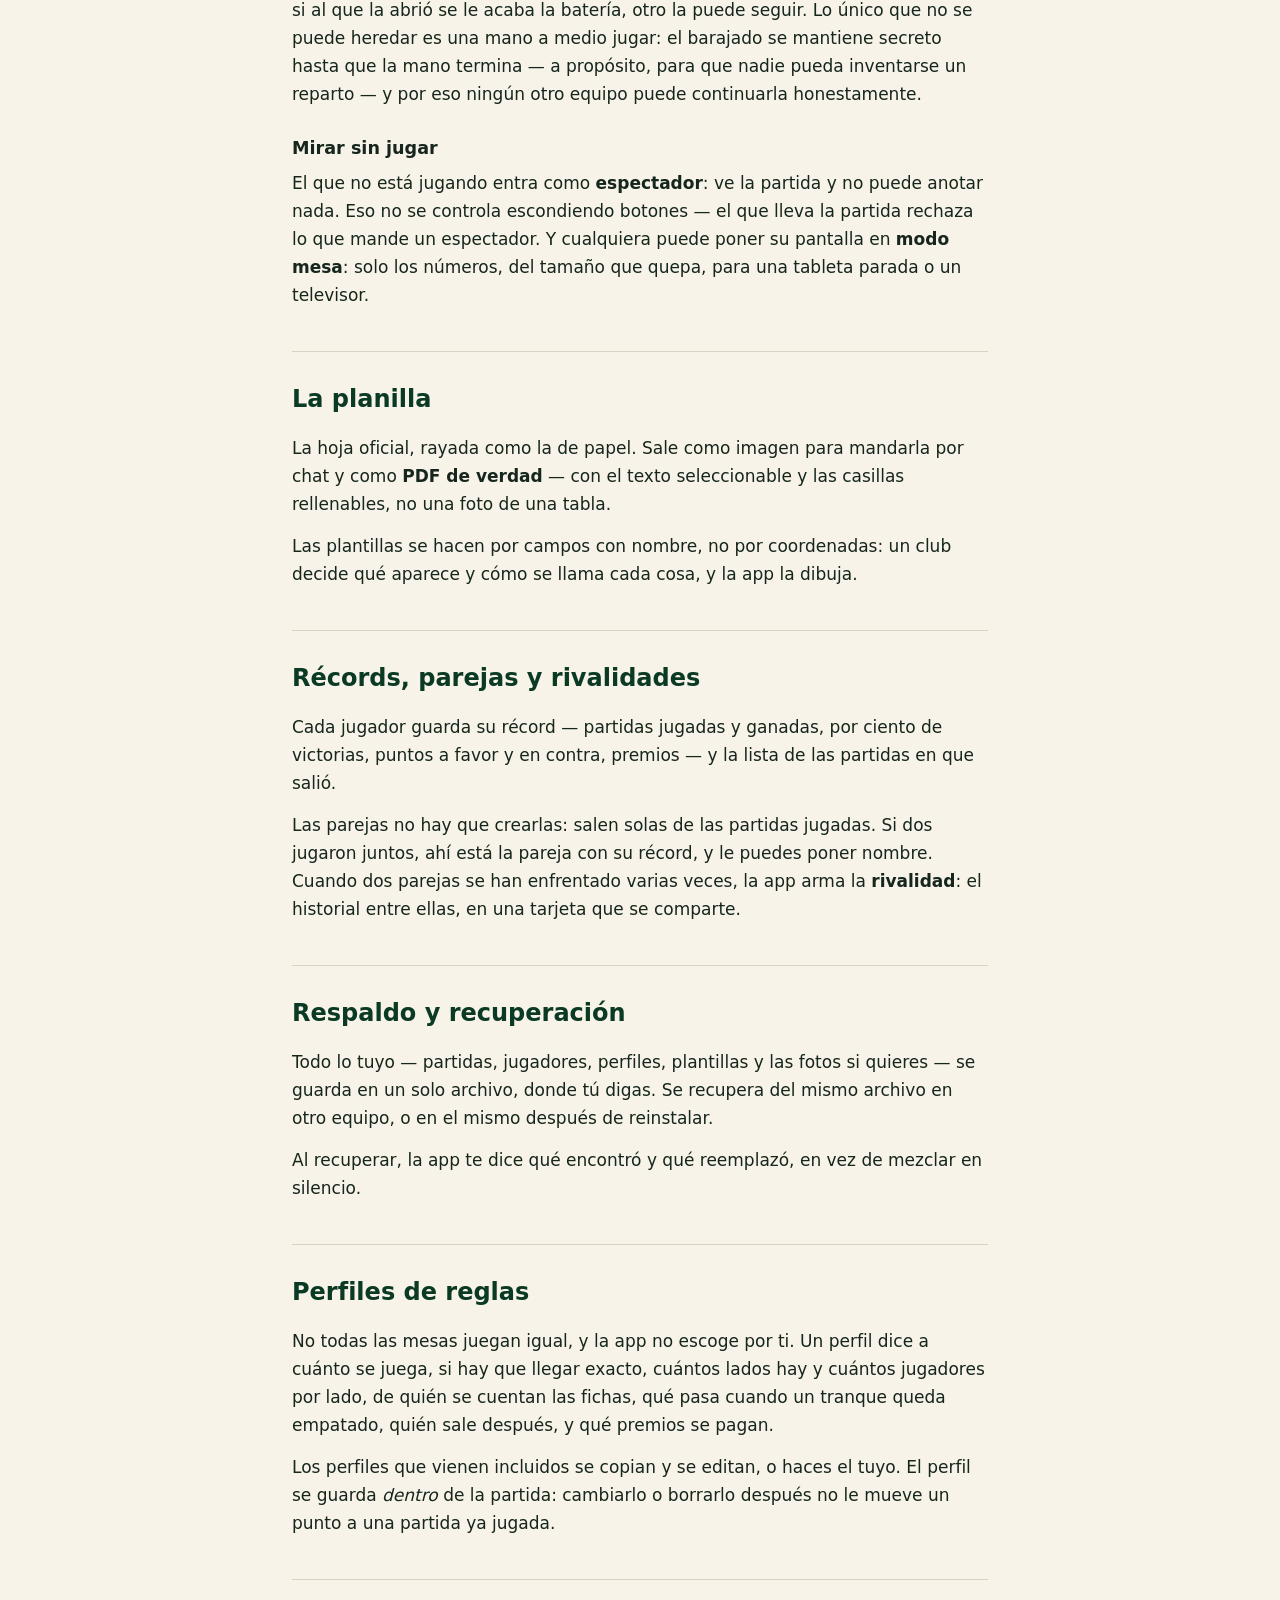
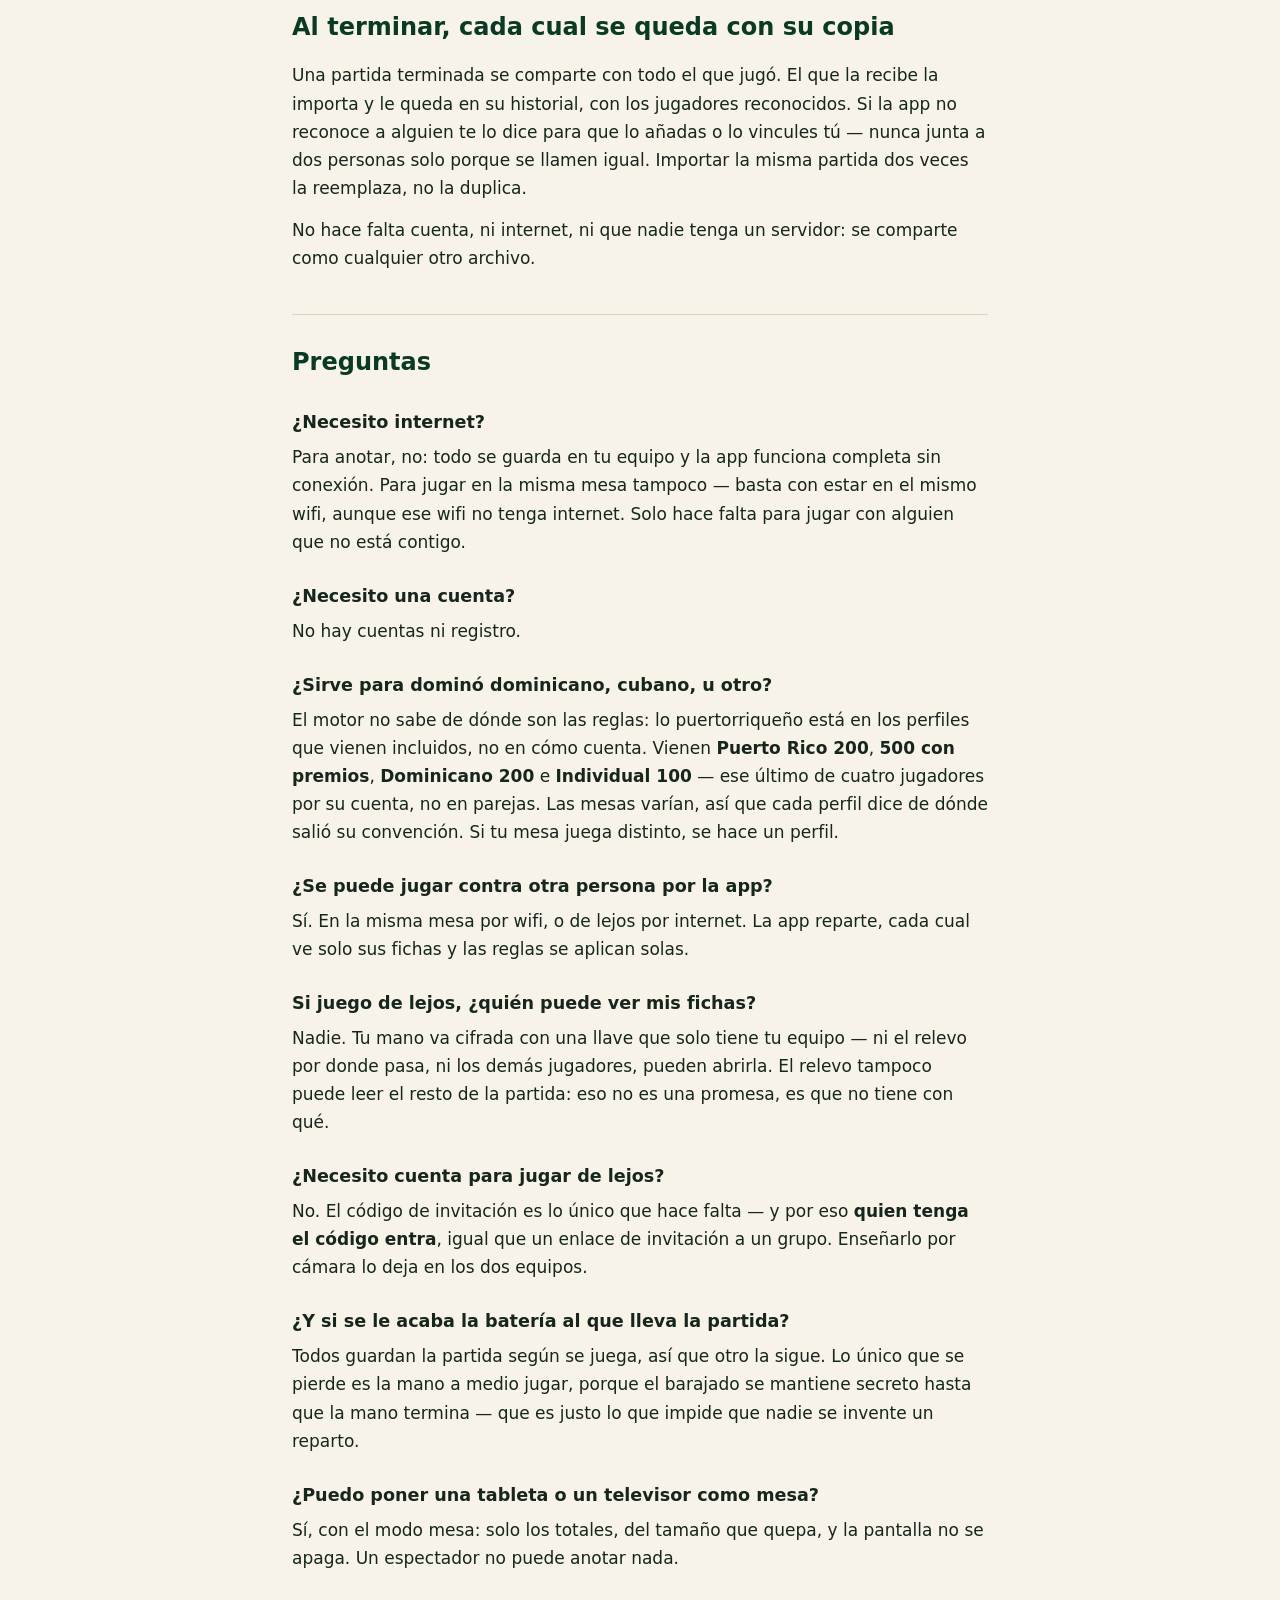
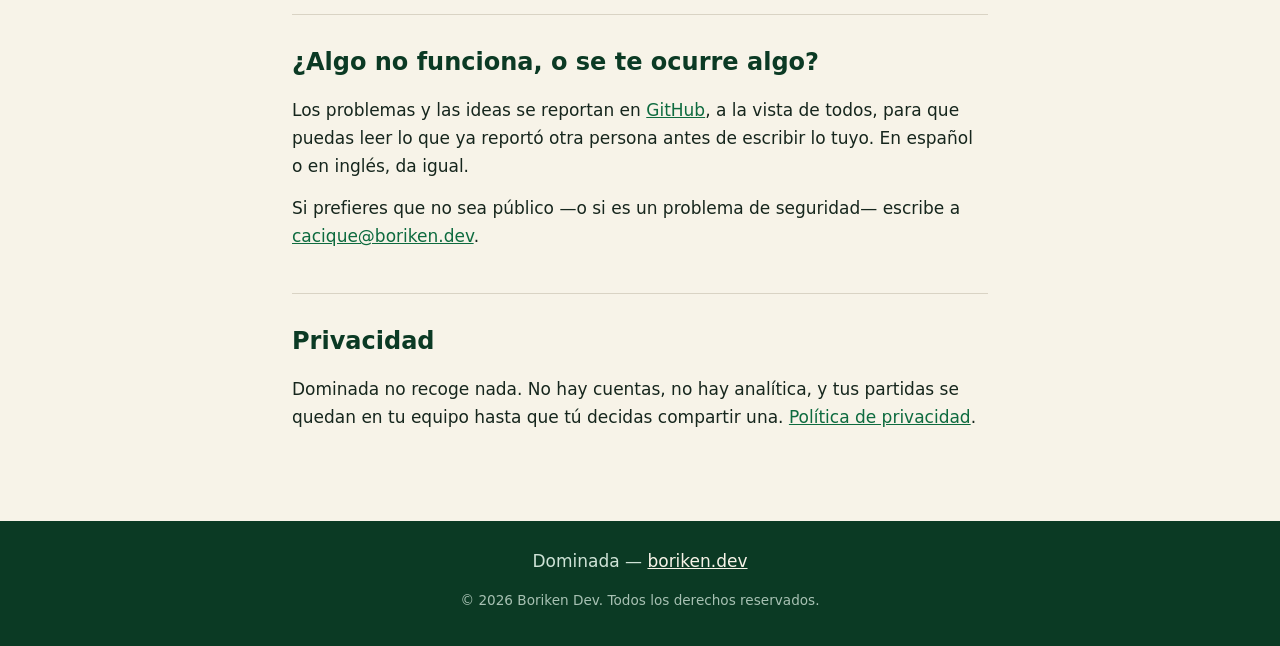
==== commit d1b0e6e2: "Dominada: the English page catches up with the Spanish one The Spanish page gained the "plays, not j" ====
--- a/dominada/index.html
+++ b/dominada/index.html
@@ -44,8 +44,9 @@
 
   <h3>1. Empieza una partida</h3>
   <p>
-    Escoge el perfil de reglas — viene con <strong>Puerto Rico 200</strong> y
-    <strong>500 con premios</strong> — y escoge los jugadores de tu listado.
+    Escoge el perfil de reglas — vienen cuatro incluidos, entre ellos
+    <strong>Puerto Rico 200</strong> y <strong>500 con premios</strong> — y
+    escoge los jugadores de tu listado.
     Los jugadores se guardan una vez y después se escogen de una lista, así no
     hay que escribir nombres cada vez. Marca quién sale primero y ya.
   </p>
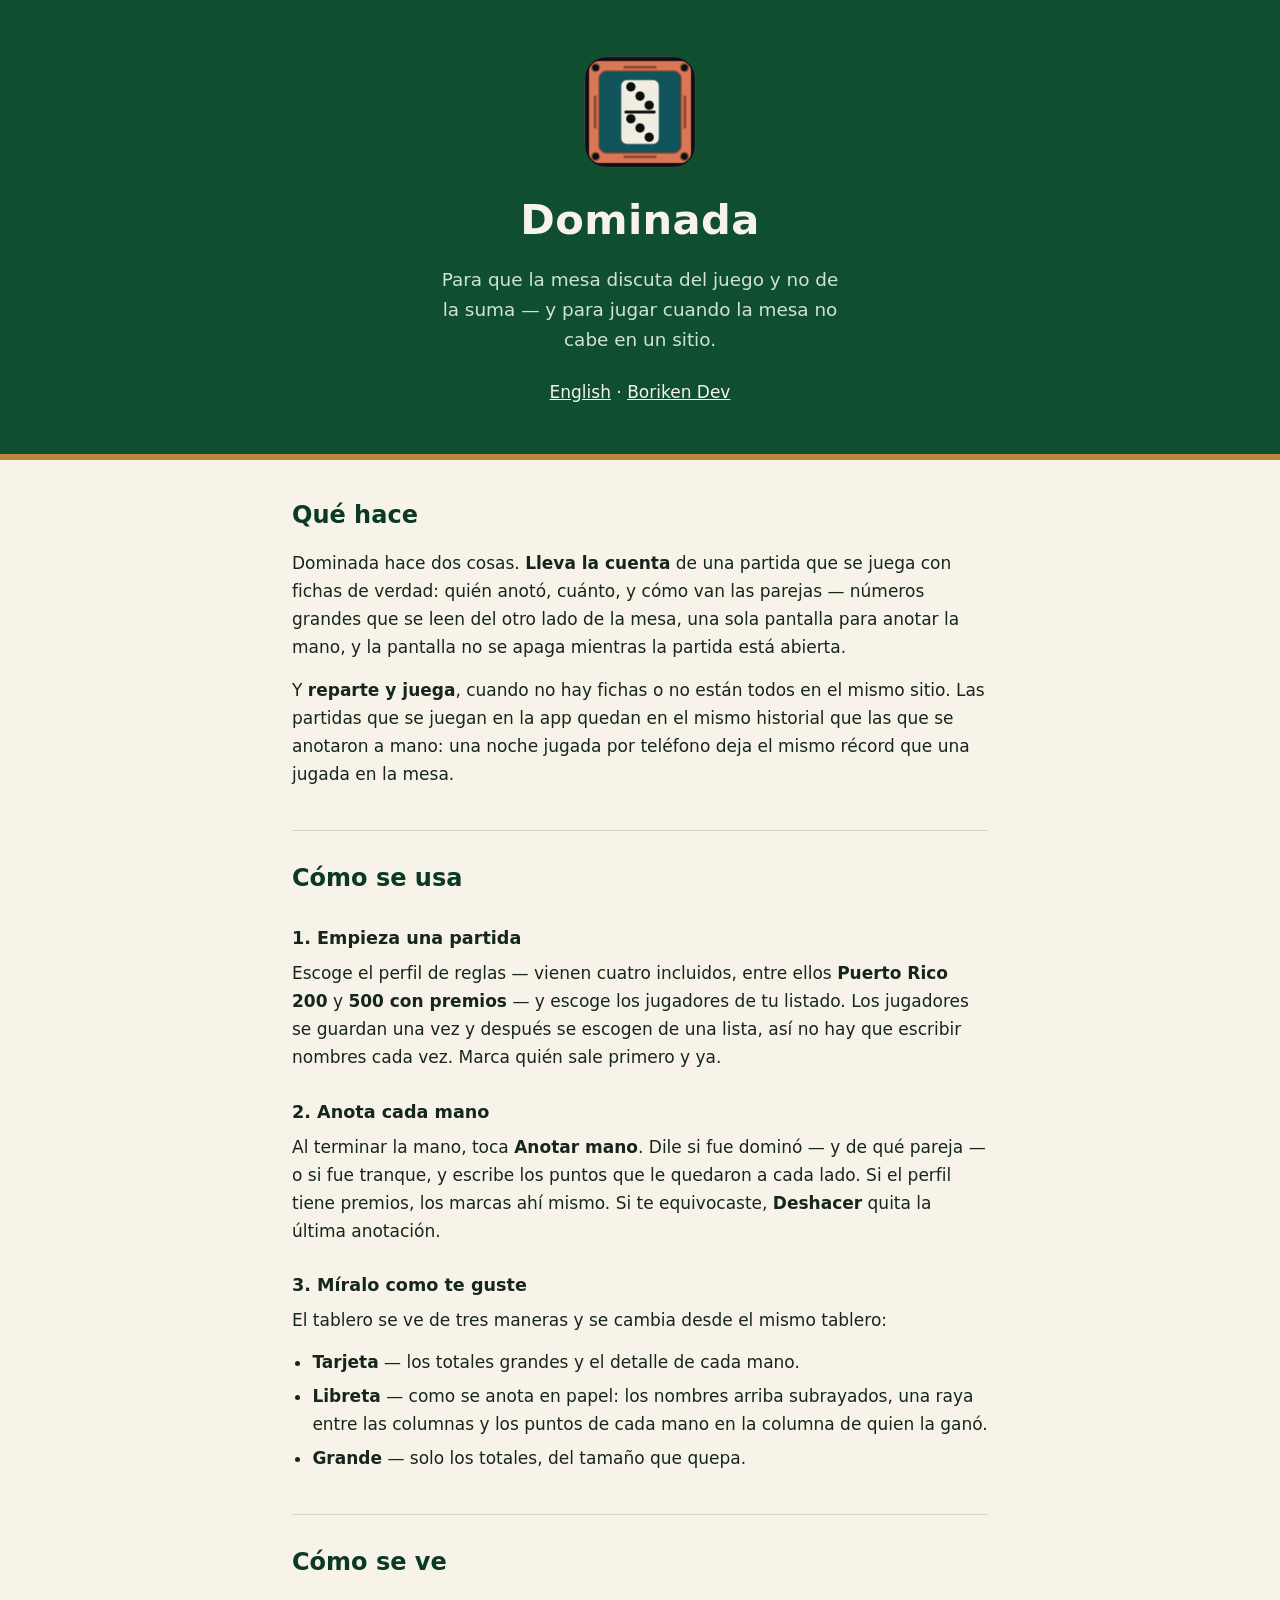
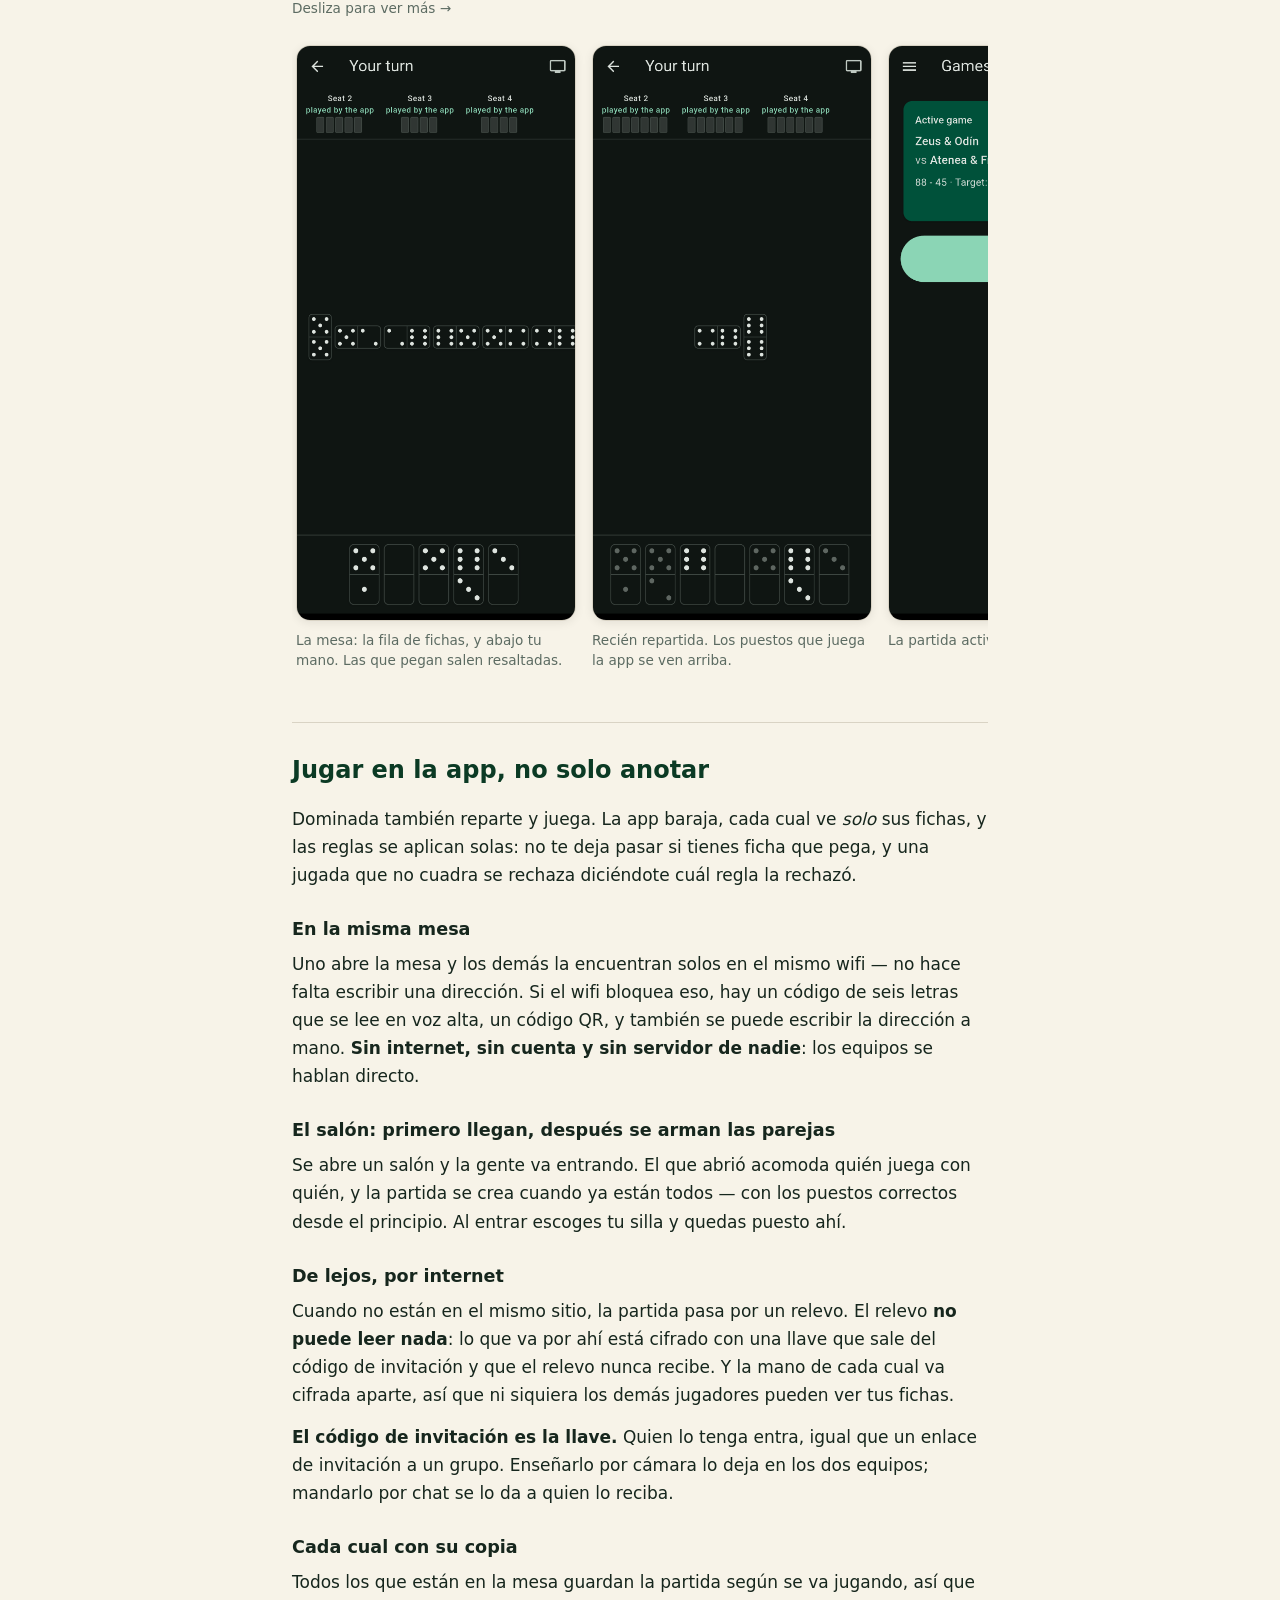
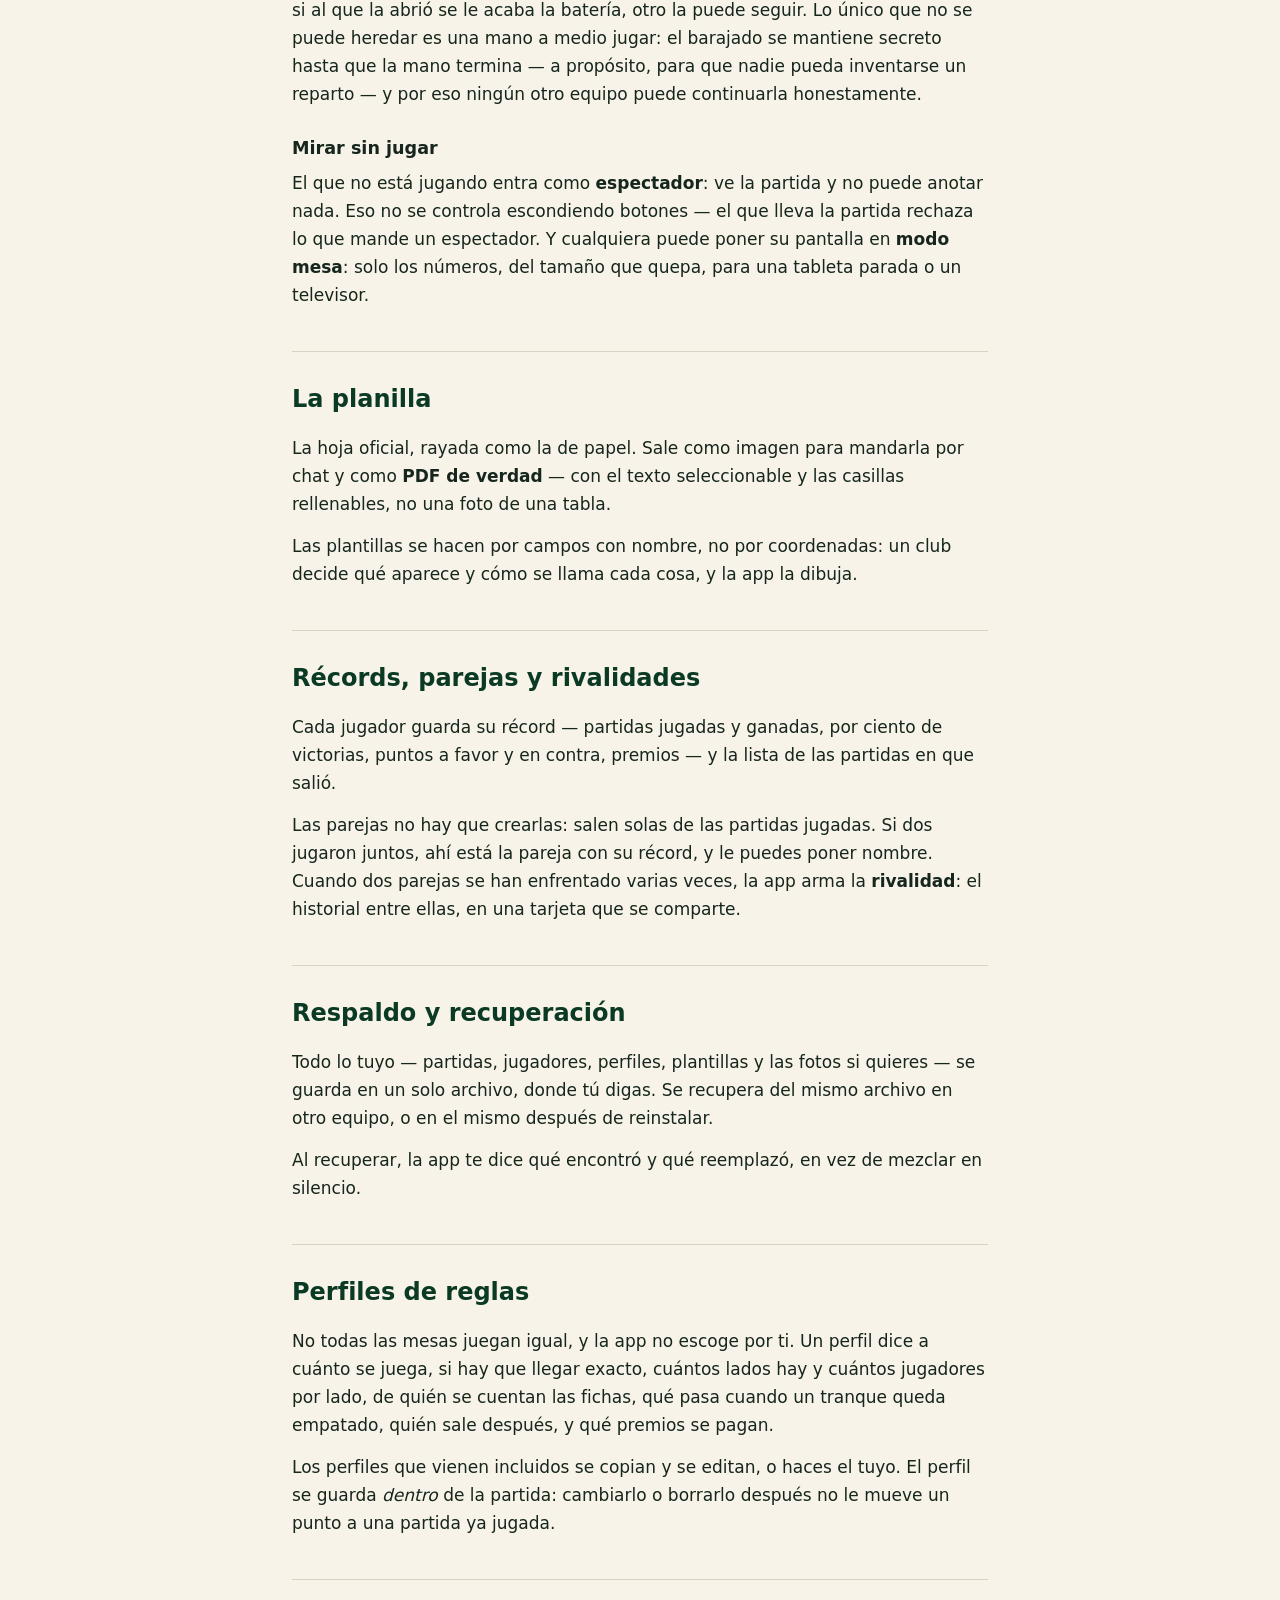
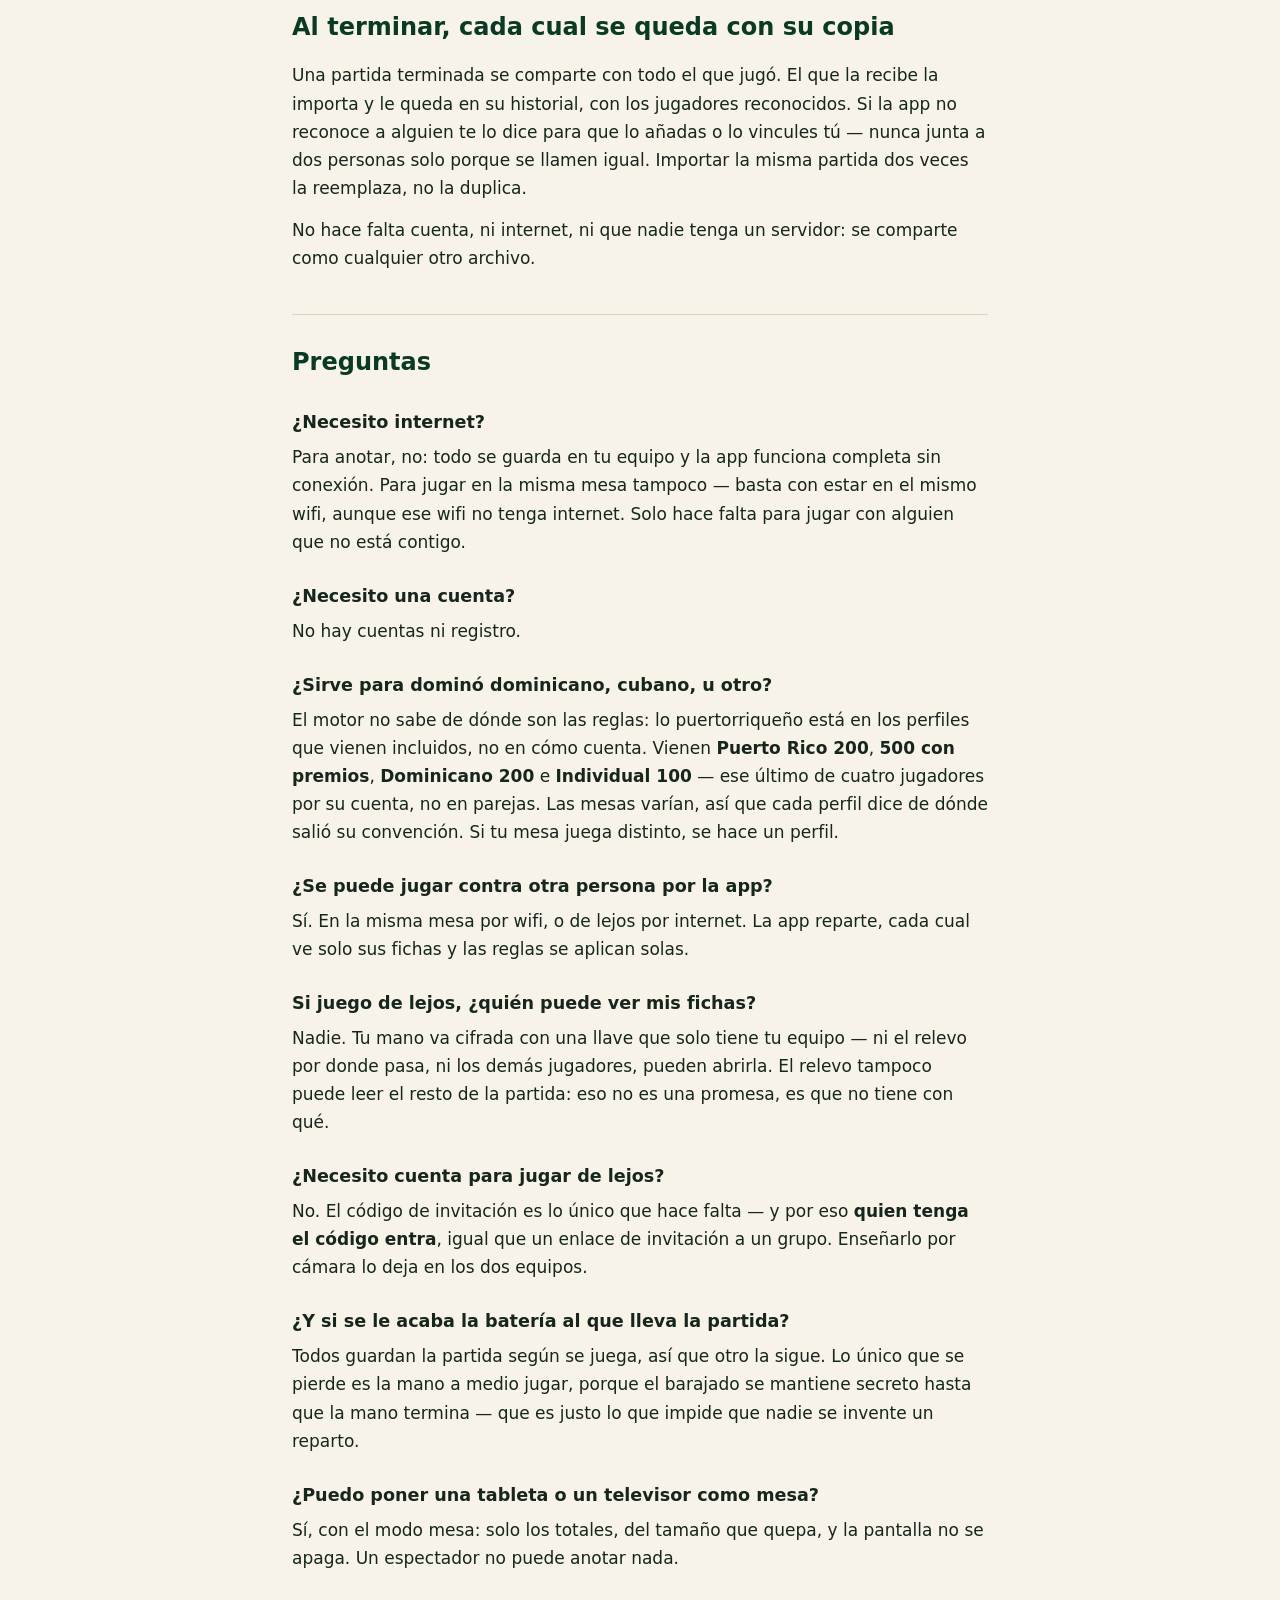
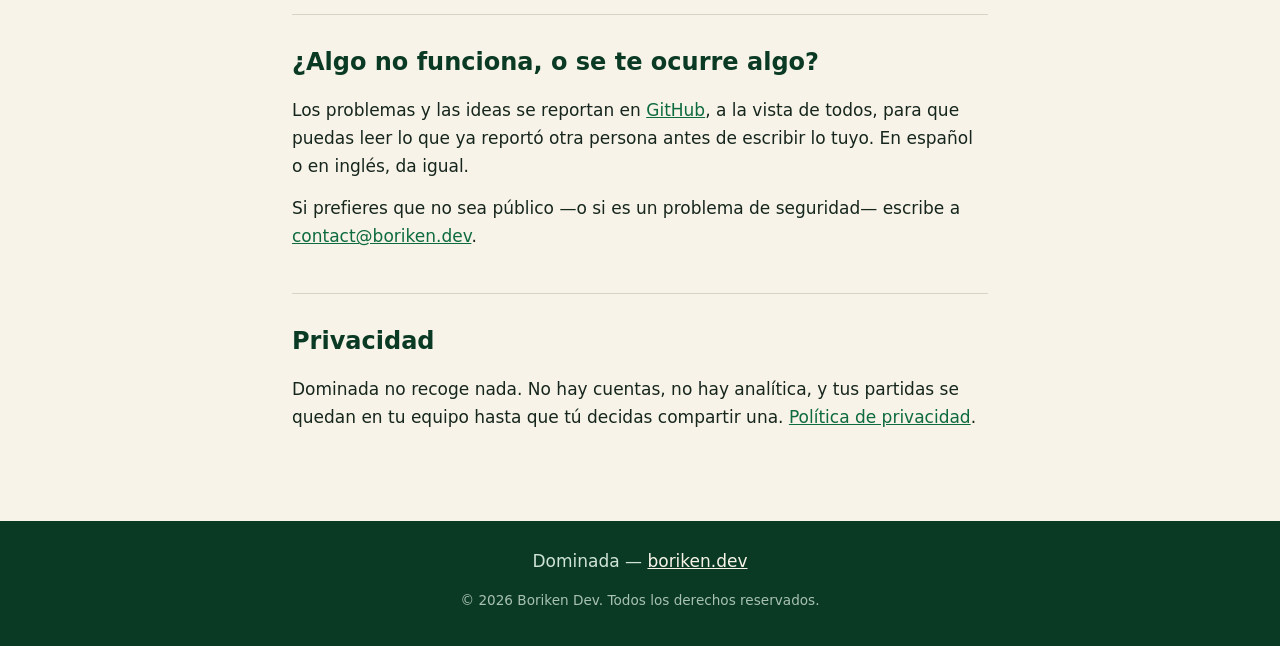
==== commit 18d53e22: "docs: the contact address is contact@boriken.dev" ====
--- a/dominada/index.html
+++ b/dominada/index.html
@@ -342,7 +342,7 @@
   </p>
   <p>
     Si prefieres que no sea público —o si es un problema de seguridad—
-    escribe a <a href="mailto:cacique@boriken.dev">cacique@boriken.dev</a>.
+    escribe a <a href="mailto:contact@boriken.dev">contact@boriken.dev</a>.
   </p>
 </section>
 
--- a/style.css
+++ b/style.css
@@ -1,5 +1,6 @@
-/* Dominada — the site. Hand-written, no build step: it should still be
-   editable in five years by opening it. Colours follow the app's icon. */
+/* boriken.dev — the whole site, landing page and app pages alike.
+   Hand-written, no build step: it should still be editable in five years by
+   opening it. Colours follow Dominada's icon, which is the only app so far. */
 
 :root {
   --felt: #104e30;
@@ -147,6 +148,9 @@
   .product h3 { color: #bfe6cf; }
   a { color: #7fd3a4; }
   h2 { color: #bfe6cf; }
+  /* --ivory is the page ground here, but the hero and the footer stay green
+     in both schemes: their words keep the light ivory. */
+  .hero, .lang a, footer a { color: #f7f3e8; }
 }
 
 /* ---------------------------------------------------------------- gallery
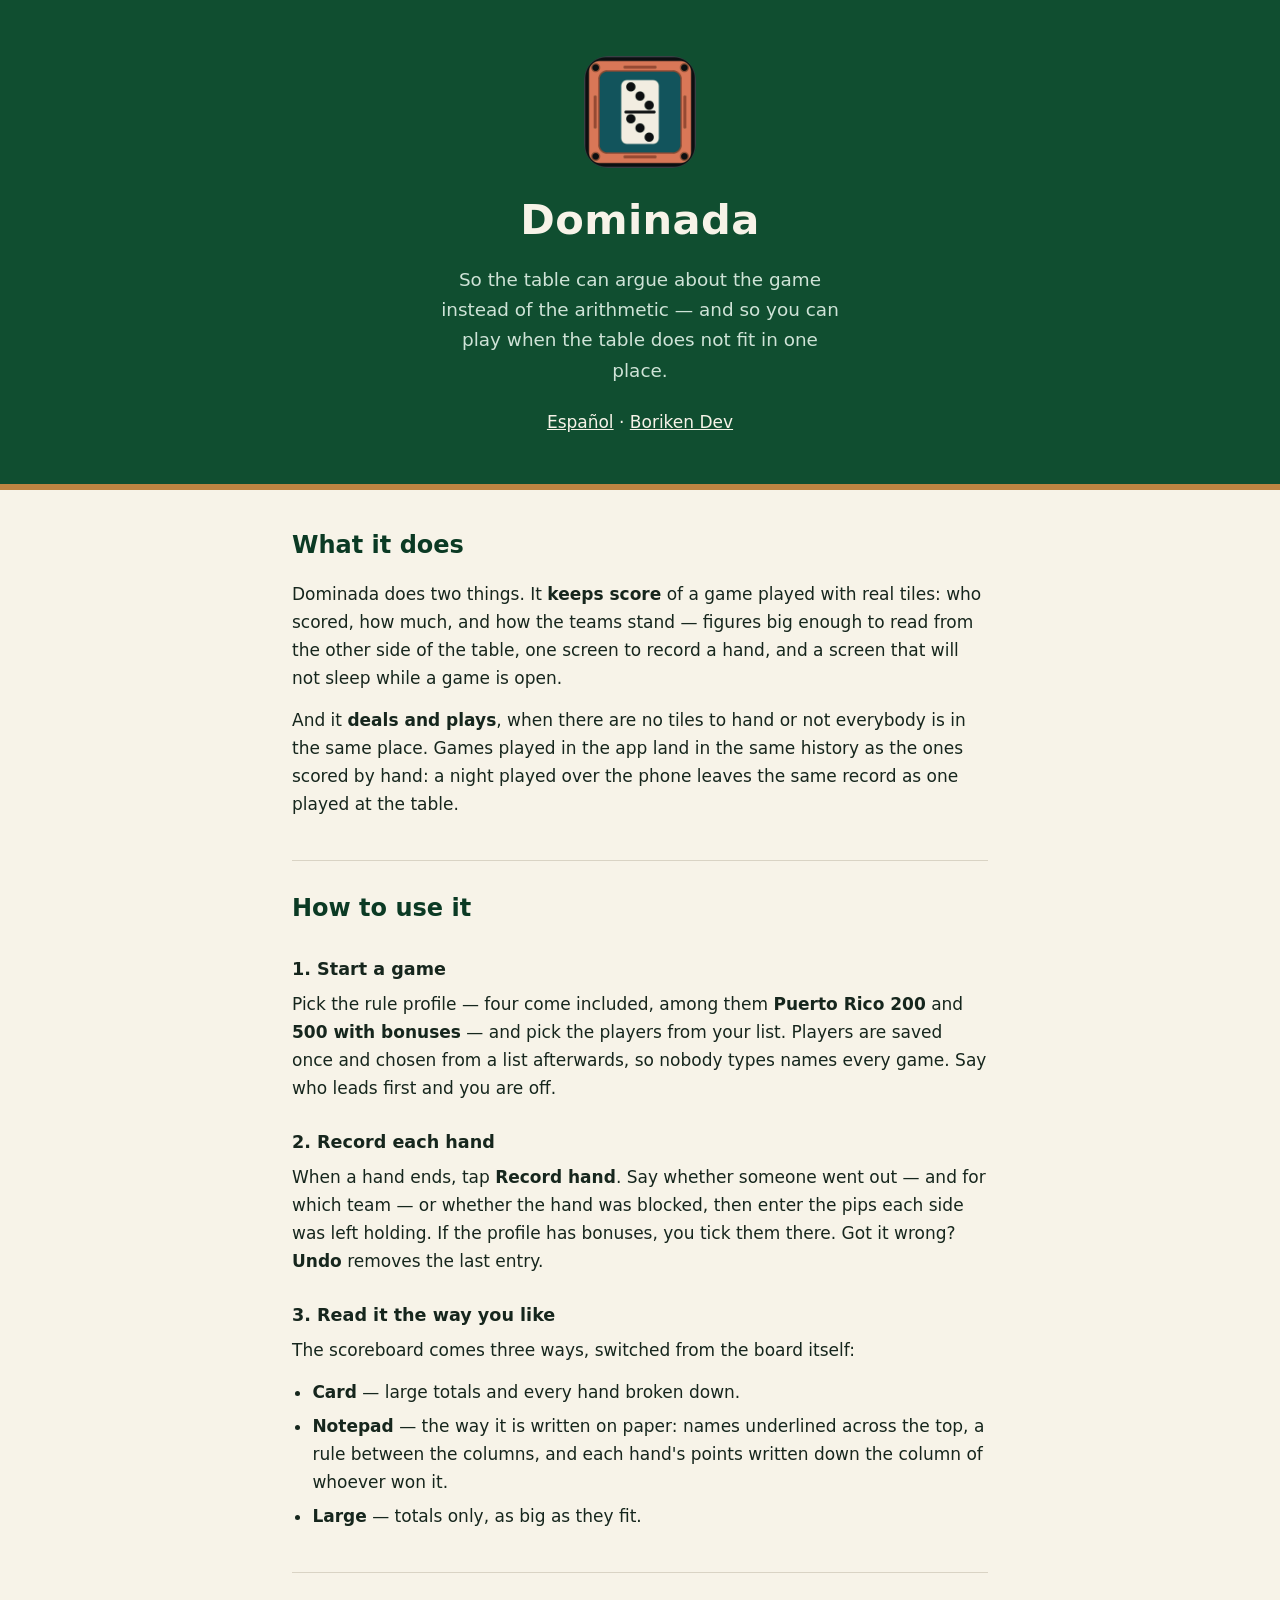
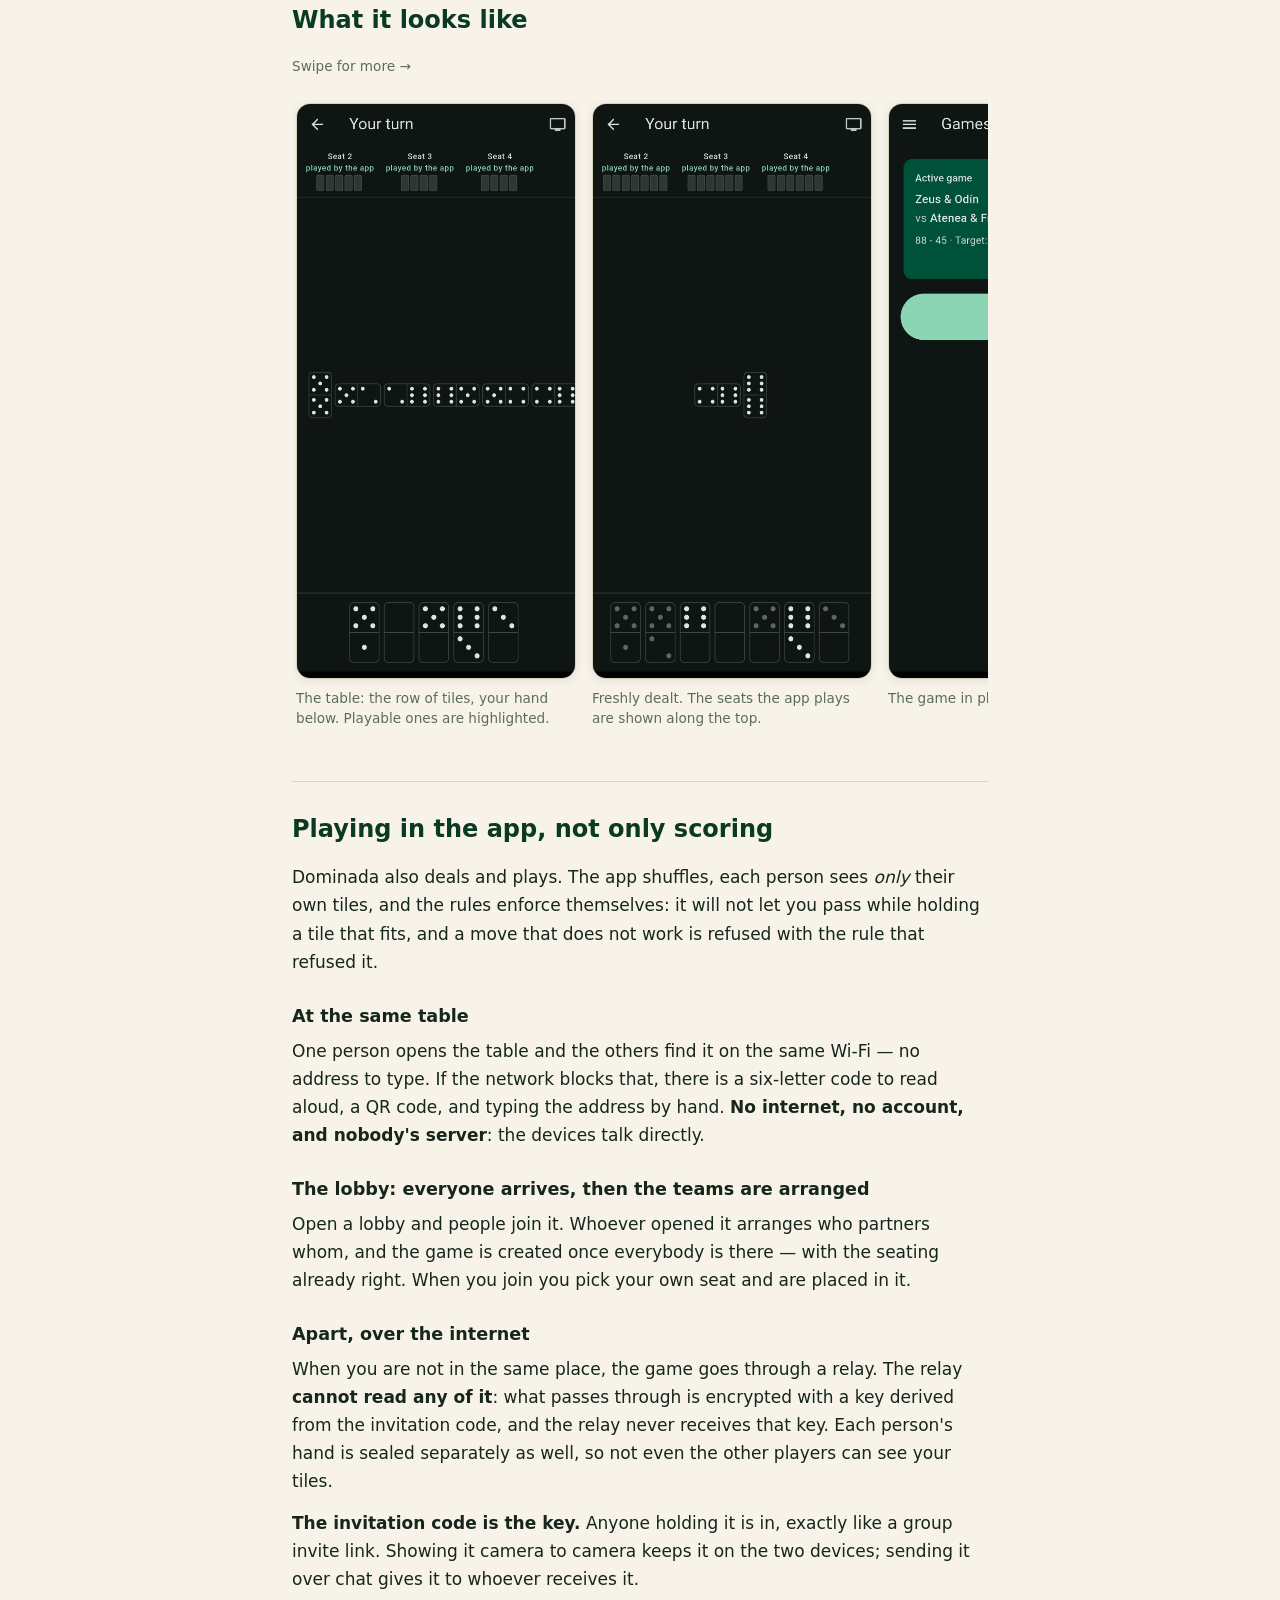
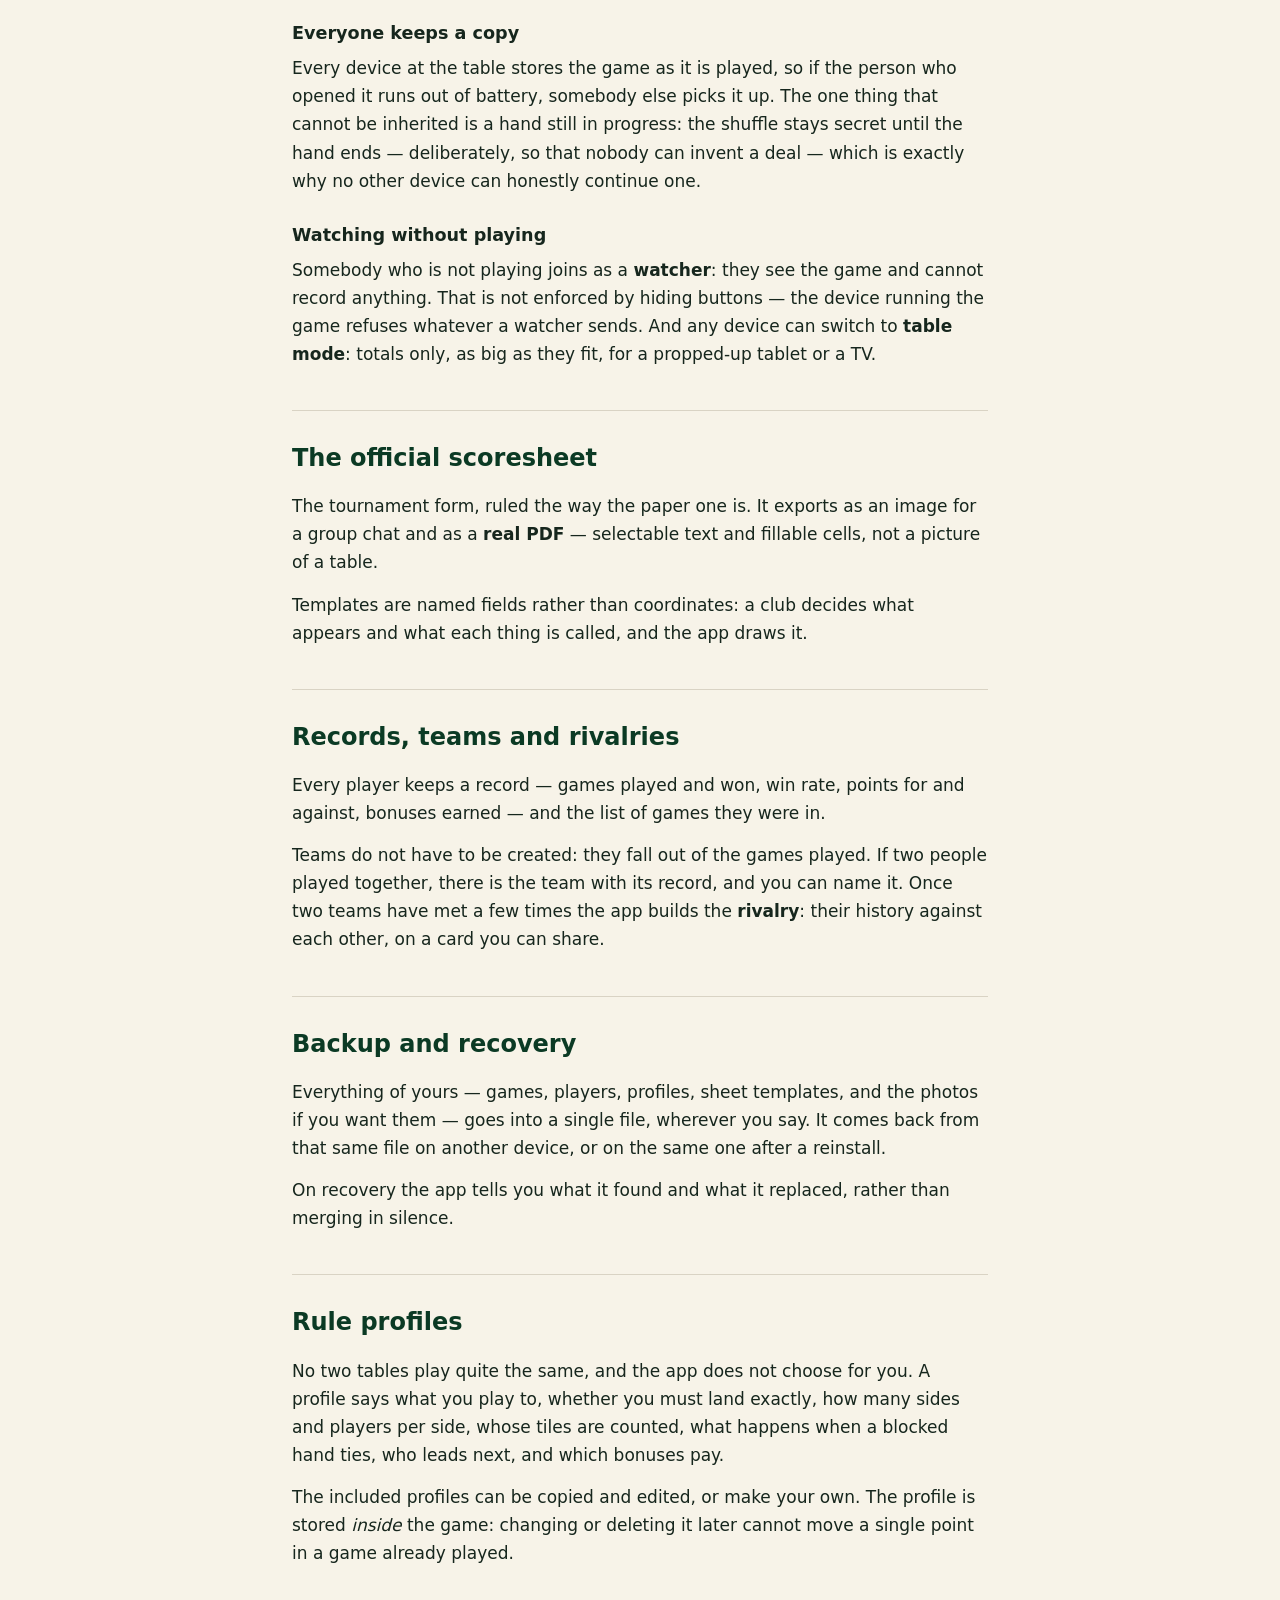
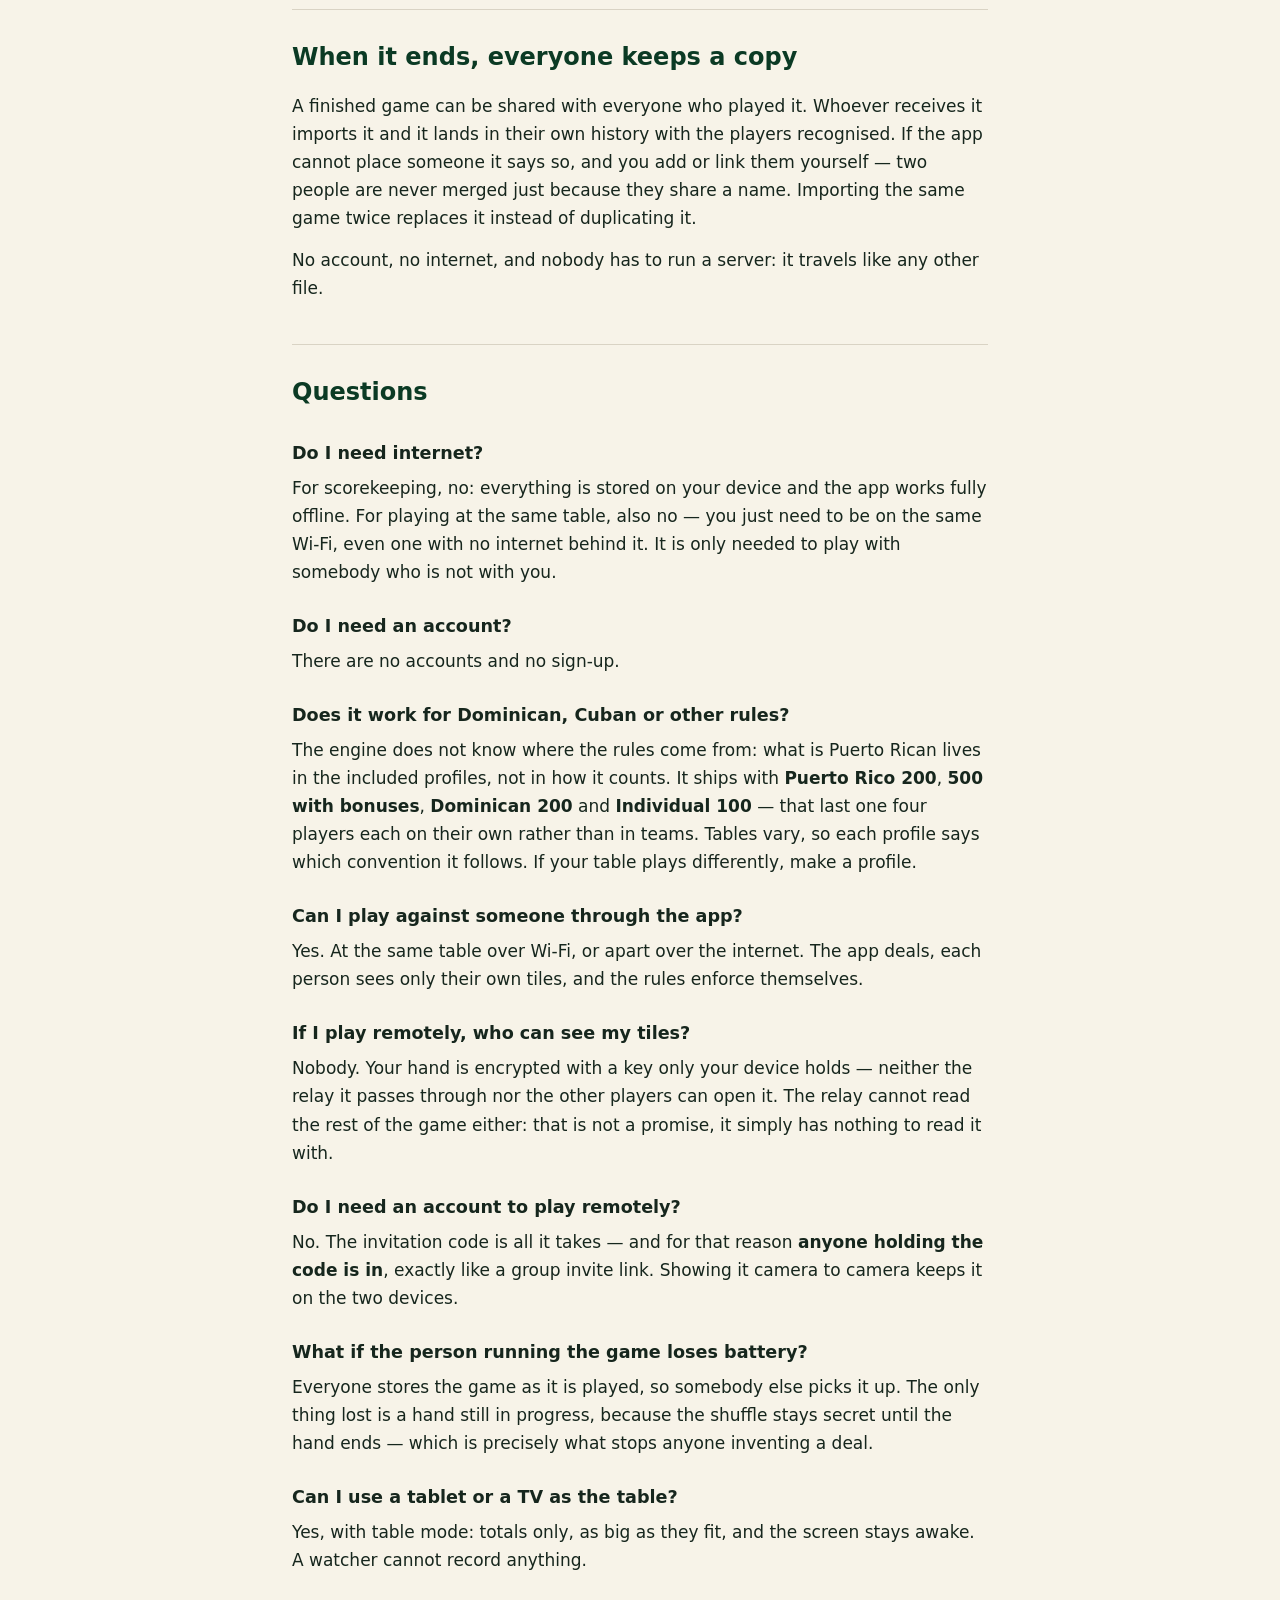
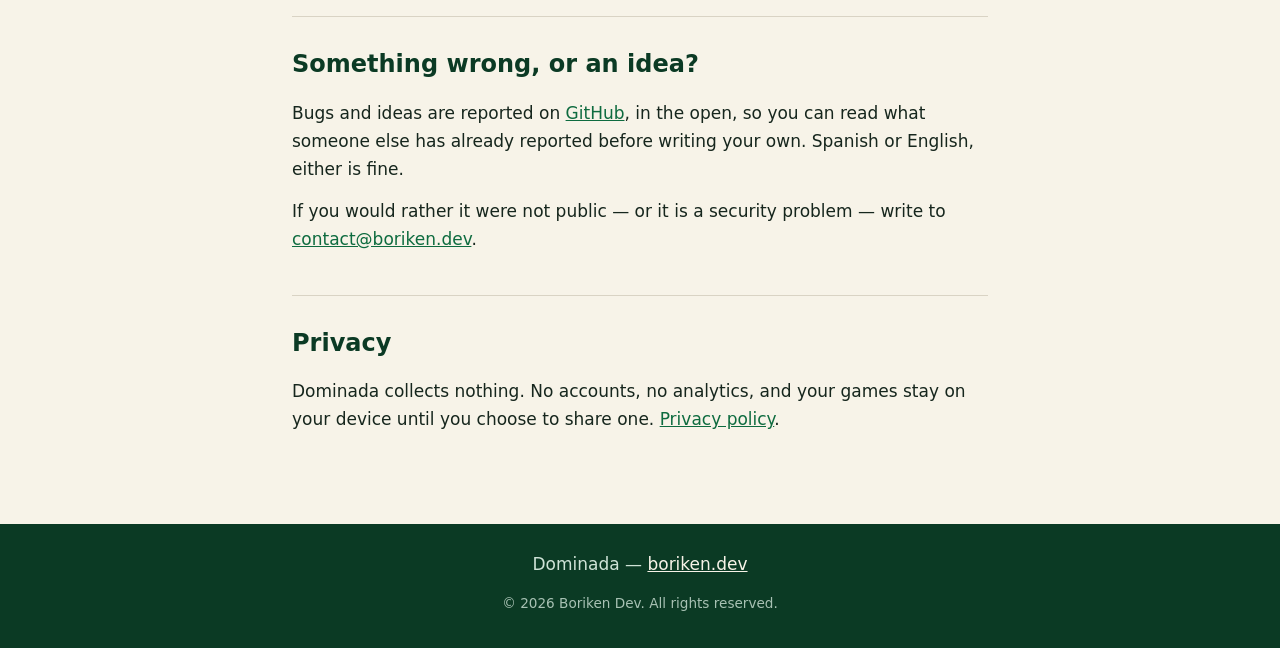
==== commit ac3f61df: "feat: English is the default on every page; Dominada's Spanish page moves to dominada/es/" ====
--- a/dominada/index.html
+++ b/dominada/index.html
@@ -1,10 +1,10 @@
 <!doctype html>
-<html lang="es">
+<html lang="en">
 <head>
 <meta charset="utf-8">
 <meta name="viewport" content="width=device-width, initial-scale=1">
-<title>Dominada — anotador de dominó</title>
-<meta name="description" content="Dominada anota el dominó y también lo juega: en la misma mesa por wifi o de lejos por internet, con las manos cifradas. Reglas puertorriqueñas y perfiles que puedes cambiar.">
+<title>Dominada — a domino score keeper</title>
+<meta name="description" content="Dominada keeps score for dominoes and plays them too: at the same table over Wi-Fi or apart over the internet, with every hand encrypted. Puerto Rican rules, and rule profiles you can change.">
 <link rel="icon" href="../img/dominada/icon.png">
 <link rel="stylesheet" href="../style.css">
 </head>
@@ -14,344 +14,340 @@
   <img class="hero-icon" src="../img/dominada/icon.png" alt="Dominada">
   <h1>Dominada</h1>
   <p class="tagline">
-    Para que la mesa discuta del juego y no de la suma — y para jugar cuando
-    la mesa no cabe en un sitio.
-  </p>
-  <p class="lang"><a href="en/">English</a> · <a href="../">Boriken Dev</a></p>
+    So the table can argue about the game instead of the arithmetic — and so
+    you can play when the table does not fit in one place.
+  </p>
+  <p class="lang"><a href="es/">Español</a> · <a href="../">Boriken Dev</a></p>
 </header>
 
 <main>
 
 <section>
-  <h2>Qué hace</h2>
-  <p>
-    Dominada hace dos cosas. <strong>Lleva la cuenta</strong> de una partida
-    que se juega con fichas de verdad: quién anotó, cuánto, y cómo van las
-    parejas — números grandes que se leen del otro lado de la mesa, una sola
-    pantalla para anotar la mano, y la pantalla no se apaga mientras la
-    partida está abierta.
-  </p>
-  <p>
-    Y <strong>reparte y juega</strong>, cuando no hay fichas o no están todos
-    en el mismo sitio. Las partidas que se juegan en la app quedan en el mismo
-    historial que las que se anotaron a mano: una noche jugada por teléfono
-    deja el mismo récord que una jugada en la mesa.
-  </p>
-</section>
-
-<section>
-  <h2>Cómo se usa</h2>
-
-  <h3>1. Empieza una partida</h3>
-  <p>
-    Escoge el perfil de reglas — vienen cuatro incluidos, entre ellos
-    <strong>Puerto Rico 200</strong> y <strong>500 con premios</strong> — y
-    escoge los jugadores de tu listado.
-    Los jugadores se guardan una vez y después se escogen de una lista, así no
-    hay que escribir nombres cada vez. Marca quién sale primero y ya.
-  </p>
-
-  <h3>2. Anota cada mano</h3>
-  <p>
-    Al terminar la mano, toca <strong>Anotar mano</strong>. Dile si fue dominó
-    — y de qué pareja — o si fue tranque, y escribe los puntos que le quedaron
-    a cada lado. Si el perfil tiene premios, los marcas ahí mismo. Si te
-    equivocaste, <strong>Deshacer</strong> quita la última anotación.
-  </p>
-
-  <h3>3. Míralo como te guste</h3>
-  <p>
-    El tablero se ve de tres maneras y se cambia desde el mismo tablero:
-  </p>
+  <h2>What it does</h2>
+  <p>
+    Dominada does two things. It <strong>keeps score</strong> of a game played
+    with real tiles: who scored, how much, and how the teams stand — figures
+    big enough to read from the other side of the table, one screen to record a
+    hand, and a screen that will not sleep while a game is open.
+  </p>
+  <p>
+    And it <strong>deals and plays</strong>, when there are no tiles to hand or
+    not everybody is in the same place. Games played in the app land in the
+    same history as the ones scored by hand: a night played over the phone
+    leaves the same record as one played at the table.
+  </p>
+</section>
+
+<section>
+  <h2>How to use it</h2>
+
+  <h3>1. Start a game</h3>
+  <p>
+    Pick the rule profile — four come included, among them
+    <strong>Puerto Rico 200</strong> and <strong>500 with bonuses</strong> —
+    and pick the players from your list. Players are saved once and chosen from a list afterwards, so
+    nobody types names every game. Say who leads first and you are off.
+  </p>
+
+  <h3>2. Record each hand</h3>
+  <p>
+    When a hand ends, tap <strong>Record hand</strong>. Say whether someone
+    went out — and for which team — or whether the hand was blocked, then enter
+    the pips each side was left holding. If the profile has bonuses, you tick
+    them there. Got it wrong? <strong>Undo</strong> removes the last entry.
+  </p>
+
+  <h3>3. Read it the way you like</h3>
+  <p>The scoreboard comes three ways, switched from the board itself:</p>
   <ul>
-    <li><strong>Tarjeta</strong> — los totales grandes y el detalle de cada mano.</li>
-    <li><strong>Libreta</strong> — como se anota en papel: los nombres arriba
-      subrayados, una raya entre las columnas y los puntos de cada mano en la
-      columna de quien la ganó.</li>
-    <li><strong>Grande</strong> — solo los totales, del tamaño que quepa.</li>
+    <li><strong>Card</strong> — large totals and every hand broken down.</li>
+    <li><strong>Notepad</strong> — the way it is written on paper: names
+      underlined across the top, a rule between the columns, and each hand's
+      points written down the column of whoever won it.</li>
+    <li><strong>Large</strong> — totals only, as big as they fit.</li>
   </ul>
 </section>
 
 <section>
-  <h2>Cómo se ve</h2>
-  <p class="shots-hint">Desliza para ver más &rarr;</p>
+  <h2>What it looks like</h2>
+  <p class="shots-hint">Swipe for more &rarr;</p>
   <div class="shots">
     <figure>
-      <img src="../img/dominada/mesa.png" alt="La mesa con las fichas jugadas en fila y la mano de cada cual abajo." width="1080" height="2230" loading="lazy">
-      <figcaption>La mesa: la fila de fichas, y abajo tu mano. Las que pegan salen resaltadas.</figcaption>
-    </figure>
-    <figure>
-      <img src="../img/dominada/mano.png" alt="Una mano recién repartida, con el doble seis abierto." width="1080" height="2230" loading="lazy">
-      <figcaption>Recién repartida. Los puestos que juega la app se ven arriba.</figcaption>
-    </figure>
-    <figure>
-      <img src="../img/dominada/partidas.png" alt="Pantalla de partidas: la partida activa con el marcador y la meta." width="1080" height="2230" loading="lazy">
-      <figcaption>La partida activa, lista para continuar.</figcaption>
-    </figure>
-    <figure>
-      <img src="../img/dominada/tablero.png" alt="Tablero: los totales de cada pareja y el detalle de cada mano." width="1080" height="2230" loading="lazy">
-      <figcaption>Vista tarjeta: los totales grandes y el detalle de cada mano.</figcaption>
-    </figure>
-    <figure>
-      <img src="../img/dominada/libreta.png" alt="Vista libreta: nombres subrayados arriba y los puntos de cada mano." width="1080" height="2130" loading="lazy">
-      <figcaption>Vista libreta, igual que se anota en papel.</figcaption>
-    </figure>
-    <figure>
-      <img src="../img/dominada/grande.png" alt="Vista grande: solo los totales, del tamaño que quepa." width="1080" height="2130" loading="lazy">
-      <figcaption>Modo mesa: solo los números, para una tableta parada o un televisor.</figcaption>
-    </figure>
-    <figure>
-      <img src="../img/dominada/planilla.png" alt="La planilla: la hoja oficial rayada, con los totales acumulados." width="1080" height="2130" loading="lazy">
-      <figcaption>La planilla oficial — también sale en PDF rellenable.</figcaption>
-    </figure>
-    <figure>
-      <img src="../img/dominada/remoto.png" alt="Pantalla Remoto: abrir una mesa, mesa nueva, entrar a una mesa." width="1080" height="2230" loading="lazy">
-      <figcaption>Remoto: la mesa en los teléfonos, junta o de lejos.</figcaption>
-    </figure>
-    <figure>
-      <img src="../img/dominada/sala-remota.png" alt="Sala remota: conectada al relevo, con el código QR y el código de la sala." width="1080" height="2130" loading="lazy">
-      <figcaption>Una sala de lejos: el QR y el código. Quien lo tenga, entra.</figcaption>
-    </figure>
-    <figure>
-      <img src="../img/dominada/record.png" alt="Récord de un jugador: partidas, por ciento de victorias, puntos y con quién gana." width="1080" height="2230" loading="lazy">
-      <figcaption>El récord de cada cual, y con quién le va mejor.</figcaption>
-    </figure>
-    <figure>
-      <img src="../img/dominada/rivalidad.png" alt="Rivalidad entre dos parejas: el historial, la racha y la diferencia promedio." width="1080" height="2230" loading="lazy">
-      <figcaption>La rivalidad: quién va ganando, la racha, y por cuánto.</figcaption>
-    </figure>
-    <figure>
-      <img src="../img/dominada/tarjeta.png" alt="Tarjeta de rivalidad lista para compartir." width="1080" height="2230" loading="lazy">
-      <figcaption>La tarjeta que se comparte. Para eso es el récord.</figcaption>
-    </figure>
-    <figure>
-      <img src="../img/dominada/jugadores.png" alt="Listado de jugadores con su récord." width="1080" height="2230" loading="lazy">
-      <figcaption>Los jugadores se guardan una vez y se escogen de la lista.</figcaption>
-    </figure>
-    <figure>
-      <img src="../img/dominada/parejas.png" alt="Listado de parejas, que salen solas de las partidas jugadas." width="1080" height="2230" loading="lazy">
-      <figcaption>Las parejas salen solas de lo que se ha jugado.</figcaption>
-    </figure>
-    <figure>
-      <img src="../img/dominada/perfiles.png" alt="Perfiles de reglas incluidos y propios." width="1080" height="2230" loading="lazy">
-      <figcaption>Los perfiles de reglas: los que vienen y los tuyos.</figcaption>
+      <img src="../img/dominada/mesa.png" alt="The table with the played tiles in a row and each person's hand below." width="1080" height="2230" loading="lazy">
+      <figcaption>The table: the row of tiles, your hand below. Playable ones are highlighted.</figcaption>
+    </figure>
+    <figure>
+      <img src="../img/dominada/mano.png" alt="A freshly dealt hand, opened with the double six." width="1080" height="2230" loading="lazy">
+      <figcaption>Freshly dealt. The seats the app plays are shown along the top.</figcaption>
+    </figure>
+    <figure>
+      <img src="../img/dominada/partidas.png" alt="Games screen: the active game with the score and the target." width="1080" height="2230" loading="lazy">
+      <figcaption>The game in play, ready to resume.</figcaption>
+    </figure>
+    <figure>
+      <img src="../img/dominada/tablero.png" alt="Scoreboard: each team's total and every hand broken down." width="1080" height="2230" loading="lazy">
+      <figcaption>Card view: large totals and every hand broken down.</figcaption>
+    </figure>
+    <figure>
+      <img src="../img/dominada/libreta.png" alt="Notepad view: underlined names and each hand's points." width="1080" height="2130" loading="lazy">
+      <figcaption>Notepad view, the way it is written on paper.</figcaption>
+    </figure>
+    <figure>
+      <img src="../img/dominada/grande.png" alt="Large view: totals only, as big as they fit." width="1080" height="2130" loading="lazy">
+      <figcaption>Table mode: numbers only, for a propped-up tablet or a TV.</figcaption>
+    </figure>
+    <figure>
+      <img src="../img/dominada/planilla.png" alt="The scoresheet: the ruled official form with running totals." width="1080" height="2130" loading="lazy">
+      <figcaption>The official scoresheet — it also exports as a fillable PDF.</figcaption>
+    </figure>
+    <figure>
+      <img src="../img/dominada/remoto.png" alt="Remote screen: open a table, new table, join a table." width="1080" height="2230" loading="lazy">
+      <figcaption>Remote: the table on the phones, together or apart.</figcaption>
+    </figure>
+    <figure>
+      <img src="../img/dominada/sala-remota.png" alt="Remote room: connected to the relay, with the QR and the room code." width="1080" height="2130" loading="lazy">
+      <figcaption>A room from afar: the QR and the code. Anyone holding it is in.</figcaption>
+    </figure>
+    <figure>
+      <img src="../img/dominada/record.png" alt="A player's record: games, win rate, points, and who they win with." width="1080" height="2230" loading="lazy">
+      <figcaption>Everyone's record, and who they play best with.</figcaption>
+    </figure>
+    <figure>
+      <img src="../img/dominada/rivalidad.png" alt="A rivalry between two teams: the history, the streak, the average margin." width="1080" height="2230" loading="lazy">
+      <figcaption>The rivalry: who is ahead, the streak, and by how much.</figcaption>
+    </figure>
+    <figure>
+      <img src="../img/dominada/tarjeta.png" alt="A rivalry card ready to share." width="1080" height="2230" loading="lazy">
+      <figcaption>The card you post. That is what the record is for.</figcaption>
+    </figure>
+    <figure>
+      <img src="../img/dominada/jugadores.png" alt="List of players with their records." width="1080" height="2230" loading="lazy">
+      <figcaption>Players are saved once and picked from a list.</figcaption>
+    </figure>
+    <figure>
+      <img src="../img/dominada/parejas.png" alt="List of teams, which fall out of the games played." width="1080" height="2230" loading="lazy">
+      <figcaption>Teams fall out of what has already been played.</figcaption>
+    </figure>
+    <figure>
+      <img src="../img/dominada/perfiles.png" alt="Included and custom rule profiles." width="1080" height="2230" loading="lazy">
+      <figcaption>Rule profiles: the ones included and your own.</figcaption>
     </figure>
   </div>
 </section>
 
 <section>
-  <h2>Jugar en la app, no solo anotar</h2>
-  <p>
-    Dominada también reparte y juega. La app baraja, cada cual ve
-    <em>solo</em> sus fichas, y las reglas se aplican solas: no te deja
-    pasar si tienes ficha que pega, y una jugada que no cuadra se rechaza
-    diciéndote cuál regla la rechazó.
-  </p>
-
-  <h3>En la misma mesa</h3>
-  <p>
-    Uno abre la mesa y los demás la encuentran solos en el mismo wifi — no
-    hace falta escribir una dirección. Si el wifi bloquea eso, hay un código
-    de seis letras que se lee en voz alta, un código QR, y también se puede
-    escribir la dirección a mano. <strong>Sin internet, sin cuenta y sin
-    servidor de nadie</strong>: los equipos se hablan directo.
-  </p>
-
-  <h3>El salón: primero llegan, después se arman las parejas</h3>
-  <p>
-    Se abre un salón y la gente va entrando. El que abrió acomoda quién juega
-    con quién, y la partida se crea cuando ya están todos — con los puestos
-    correctos desde el principio. Al entrar escoges tu silla y quedas puesto
-    ahí.
-  </p>
-
-  <h3>De lejos, por internet</h3>
-  <p>
-    Cuando no están en el mismo sitio, la partida pasa por un relevo. El
-    relevo <strong>no puede leer nada</strong>: lo que va por ahí está
-    cifrado con una llave que sale del código de invitación y que el relevo
-    nunca recibe. Y la mano de cada cual va cifrada aparte, así que ni
-    siquiera los demás jugadores pueden ver tus fichas.
-  </p>
-  <p>
-    <strong>El código de invitación es la llave.</strong> Quien lo tenga
-    entra, igual que un enlace de invitación a un grupo. Enseñarlo por cámara
-    lo deja en los dos equipos; mandarlo por chat se lo da a quien lo reciba.
-  </p>
-
-  <h3>Cada cual con su copia</h3>
-  <p>
-    Todos los que están en la mesa guardan la partida según se va jugando, así
-    que si al que la abrió se le acaba la batería, otro la puede seguir. Lo
-    único que no se puede heredar es una mano a medio jugar: el barajado se
-    mantiene secreto hasta que la mano termina — a propósito, para que nadie
-    pueda inventarse un reparto — y por eso ningún otro equipo puede
-    continuarla honestamente.
-  </p>
-
-  <h3>Mirar sin jugar</h3>
-  <p>
-    El que no está jugando entra como <strong>espectador</strong>: ve la
-    partida y no puede anotar nada. Eso no se controla escondiendo botones —
-    el que lleva la partida rechaza lo que mande un espectador. Y cualquiera
-    puede poner su pantalla en <strong>modo mesa</strong>: solo los números,
-    del tamaño que quepa, para una tableta parada o un televisor.
-  </p>
-</section>
-
-<section>
-  <h2>La planilla</h2>
-  <p>
-    La hoja oficial, rayada como la de papel. Sale como imagen para mandarla
-    por chat y como <strong>PDF de verdad</strong> — con el texto
-    seleccionable y las casillas rellenables, no una foto de una tabla.
-  </p>
-  <p>
-    Las plantillas se hacen por campos con nombre, no por coordenadas: un club
-    decide qué aparece y cómo se llama cada cosa, y la app la dibuja.
-  </p>
-</section>
-
-<section>
-  <h2>Récords, parejas y rivalidades</h2>
-  <p>
-    Cada jugador guarda su récord — partidas jugadas y ganadas, por ciento de
-    victorias, puntos a favor y en contra, premios — y la lista de las partidas
-    en que salió.
-  </p>
-  <p>
-    Las parejas no hay que crearlas: salen solas de las partidas jugadas. Si
-    dos jugaron juntos, ahí está la pareja con su récord, y le puedes poner
-    nombre. Cuando dos parejas se han enfrentado varias veces, la app arma la
-    <strong>rivalidad</strong>: el historial entre ellas, en una tarjeta que
-    se comparte.
-  </p>
-</section>
-
-<section>
-  <h2>Respaldo y recuperación</h2>
-  <p>
-    Todo lo tuyo — partidas, jugadores, perfiles, plantillas y las fotos si
-    quieres — se guarda en un solo archivo, donde tú digas. Se recupera del
-    mismo archivo en otro equipo, o en el mismo después de reinstalar.
-  </p>
-  <p>
-    Al recuperar, la app te dice qué encontró y qué reemplazó, en vez de
-    mezclar en silencio.
-  </p>
-</section>
-
-<section>
-  <h2>Perfiles de reglas</h2>
-  <p>
-    No todas las mesas juegan igual, y la app no escoge por ti. Un perfil dice
-    a cuánto se juega, si hay que llegar exacto, cuántos lados hay y cuántos
-    jugadores por lado, de quién se cuentan las fichas, qué pasa cuando un
-    tranque queda empatado, quién sale después, y qué premios se pagan.
-  </p>
-  <p>
-    Los perfiles que vienen incluidos se copian y se editan, o haces el tuyo.
-    El perfil se guarda <em>dentro</em> de la partida: cambiarlo o borrarlo
-    después no le mueve un punto a una partida ya jugada.
-  </p>
-</section>
-
-<section>
-  <h2>Al terminar, cada cual se queda con su copia</h2>
-  <p>
-    Una partida terminada se comparte con todo el que jugó. El que la recibe la
-    importa y le queda en su historial, con los jugadores reconocidos. Si la app
-    no reconoce a alguien te lo dice para que lo añadas o lo vincules tú — nunca
-    junta a dos personas solo porque se llamen igual. Importar la misma partida
-    dos veces la reemplaza, no la duplica.
-  </p>
-  <p>
-    No hace falta cuenta, ni internet, ni que nadie tenga un servidor: se
-    comparte como cualquier otro archivo.
-  </p>
-</section>
-
-<section>
-  <h2>Preguntas</h2>
-
-  <h3>¿Necesito internet?</h3>
-  <p>
-    Para anotar, no: todo se guarda en tu equipo y la app funciona completa
-    sin conexión. Para jugar en la misma mesa tampoco — basta con estar en el
-    mismo wifi, aunque ese wifi no tenga internet. Solo hace falta para jugar
-    con alguien que no está contigo.
-  </p>
-
-  <h3>¿Necesito una cuenta?</h3>
-  <p>No hay cuentas ni registro.</p>
-
-  <h3>¿Sirve para dominó dominicano, cubano, u otro?</h3>
-  <p>
-    El motor no sabe de dónde son las reglas: lo puertorriqueño está en los
-    perfiles que vienen incluidos, no en cómo cuenta. Vienen
-    <strong>Puerto Rico 200</strong>, <strong>500 con premios</strong>,
-    <strong>Dominicano 200</strong> e <strong>Individual 100</strong> —
-    ese último de cuatro jugadores por su cuenta, no en parejas. Las mesas
-    varían, así que cada perfil dice de dónde salió su convención. Si tu mesa
-    juega distinto, se hace un perfil.
-  </p>
-
-  <h3>¿Se puede jugar contra otra persona por la app?</h3>
-  <p>
-    Sí. En la misma mesa por wifi, o de lejos por internet. La app reparte,
-    cada cual ve solo sus fichas y las reglas se aplican solas.
-  </p>
-
-  <h3>Si juego de lejos, ¿quién puede ver mis fichas?</h3>
-  <p>
-    Nadie. Tu mano va cifrada con una llave que solo tiene tu equipo — ni el
-    relevo por donde pasa, ni los demás jugadores, pueden abrirla. El relevo
-    tampoco puede leer el resto de la partida: eso no es una promesa, es que
-    no tiene con qué.
-  </p>
-
-  <h3>¿Necesito cuenta para jugar de lejos?</h3>
-  <p>
-    No. El código de invitación es lo único que hace falta — y por eso
-    <strong>quien tenga el código entra</strong>, igual que un enlace de
-    invitación a un grupo. Enseñarlo por cámara lo deja en los dos equipos.
-  </p>
-
-  <h3>¿Y si se le acaba la batería al que lleva la partida?</h3>
-  <p>
-    Todos guardan la partida según se juega, así que otro la sigue. Lo único
-    que se pierde es la mano a medio jugar, porque el barajado se mantiene
-    secreto hasta que la mano termina — que es justo lo que impide que nadie
-    se invente un reparto.
-  </p>
-
-  <h3>¿Puedo poner una tableta o un televisor como mesa?</h3>
-  <p>
-    Sí, con el modo mesa: solo los totales, del tamaño que quepa, y la
-    pantalla no se apaga. Un espectador no puede anotar nada.
-  </p>
-</section>
-
-<section>
-  <h2>¿Algo no funciona, o se te ocurre algo?</h2>
-  <p>
-    Los problemas y las ideas se reportan en
+  <h2>Playing in the app, not only scoring</h2>
+  <p>
+    Dominada also deals and plays. The app shuffles, each person sees
+    <em>only</em> their own tiles, and the rules enforce themselves: it will
+    not let you pass while holding a tile that fits, and a move that does not
+    work is refused with the rule that refused it.
+  </p>
+
+  <h3>At the same table</h3>
+  <p>
+    One person opens the table and the others find it on the same Wi-Fi — no
+    address to type. If the network blocks that, there is a six-letter code
+    to read aloud, a QR code, and typing the address by hand. <strong>No
+    internet, no account, and nobody's server</strong>: the devices talk
+    directly.
+  </p>
+
+  <h3>The lobby: everyone arrives, then the teams are arranged</h3>
+  <p>
+    Open a lobby and people join it. Whoever opened it arranges who partners
+    whom, and the game is created once everybody is there — with the seating
+    already right. When you join you pick your own seat and are placed in it.
+  </p>
+
+  <h3>Apart, over the internet</h3>
+  <p>
+    When you are not in the same place, the game goes through a relay. The
+    relay <strong>cannot read any of it</strong>: what passes through is
+    encrypted with a key derived from the invitation code, and the relay never
+    receives that key. Each person's hand is sealed separately as well, so not
+    even the other players can see your tiles.
+  </p>
+  <p>
+    <strong>The invitation code is the key.</strong> Anyone holding it is in,
+    exactly like a group invite link. Showing it camera to camera keeps it on
+    the two devices; sending it over chat gives it to whoever receives it.
+  </p>
+
+  <h3>Everyone keeps a copy</h3>
+  <p>
+    Every device at the table stores the game as it is played, so if the
+    person who opened it runs out of battery, somebody else picks it up. The
+    one thing that cannot be inherited is a hand still in progress: the
+    shuffle stays secret until the hand ends — deliberately, so that nobody
+    can invent a deal — which is exactly why no other device can honestly
+    continue one.
+  </p>
+
+  <h3>Watching without playing</h3>
+  <p>
+    Somebody who is not playing joins as a <strong>watcher</strong>: they see
+    the game and cannot record anything. That is not enforced by hiding
+    buttons — the device running the game refuses whatever a watcher sends.
+    And any device can switch to <strong>table mode</strong>: totals only, as
+    big as they fit, for a propped-up tablet or a TV.
+  </p>
+</section>
+
+<section>
+  <h2>The official scoresheet</h2>
+  <p>
+    The tournament form, ruled the way the paper one is. It exports as an
+    image for a group chat and as a <strong>real PDF</strong> — selectable
+    text and fillable cells, not a picture of a table.
+  </p>
+  <p>
+    Templates are named fields rather than coordinates: a club decides what
+    appears and what each thing is called, and the app draws it.
+  </p>
+</section>
+
+<section>
+  <h2>Records, teams and rivalries</h2>
+  <p>
+    Every player keeps a record — games played and won, win rate, points for
+    and against, bonuses earned — and the list of games they were in.
+  </p>
+  <p>
+    Teams do not have to be created: they fall out of the games played. If two
+    people played together, there is the team with its record, and you can
+    name it. Once two teams have met a few times the app builds the
+    <strong>rivalry</strong>: their history against each other, on a card you
+    can share.
+  </p>
+</section>
+
+<section>
+  <h2>Backup and recovery</h2>
+  <p>
+    Everything of yours — games, players, profiles, sheet templates, and the
+    photos if you want them — goes into a single file, wherever you say. It
+    comes back from that same file on another device, or on the same one after
+    a reinstall.
+  </p>
+  <p>
+    On recovery the app tells you what it found and what it replaced, rather
+    than merging in silence.
+  </p>
+</section>
+
+<section>
+  <h2>Rule profiles</h2>
+  <p>
+    No two tables play quite the same, and the app does not choose for you. A
+    profile says what you play to, whether you must land exactly, how many
+    sides and players per side, whose tiles are counted, what happens when a
+    blocked hand ties, who leads next, and which bonuses pay.
+  </p>
+  <p>
+    The included profiles can be copied and edited, or make your own. The
+    profile is stored <em>inside</em> the game: changing or deleting it later
+    cannot move a single point in a game already played.
+  </p>
+</section>
+
+<section>
+  <h2>When it ends, everyone keeps a copy</h2>
+  <p>
+    A finished game can be shared with everyone who played it. Whoever receives
+    it imports it and it lands in their own history with the players
+    recognised. If the app cannot place someone it says so, and you add or link
+    them yourself — two people are never merged just because they share a name.
+    Importing the same game twice replaces it instead of duplicating it.
+  </p>
+  <p>
+    No account, no internet, and nobody has to run a server: it travels like any
+    other file.
+  </p>
+</section>
+
+<section>
+  <h2>Questions</h2>
+
+  <h3>Do I need internet?</h3>
+  <p>
+    For scorekeeping, no: everything is stored on your device and the app
+    works fully offline. For playing at the same table, also no — you just
+    need to be on the same Wi-Fi, even one with no internet behind it. It is
+    only needed to play with somebody who is not with you.
+  </p>
+
+  <h3>Do I need an account?</h3>
+  <p>There are no accounts and no sign-up.</p>
+
+  <h3>Does it work for Dominican, Cuban or other rules?</h3>
+  <p>
+    The engine does not know where the rules come from: what is Puerto Rican
+    lives in the included profiles, not in how it counts. It ships with
+    <strong>Puerto Rico 200</strong>, <strong>500 with bonuses</strong>,
+    <strong>Dominican 200</strong> and <strong>Individual 100</strong> — that
+    last one four players each on their own rather than in teams. Tables vary,
+    so each profile says which convention it follows. If your table plays
+    differently, make a profile.
+  </p>
+
+  <h3>Can I play against someone through the app?</h3>
+  <p>
+    Yes. At the same table over Wi-Fi, or apart over the internet. The app
+    deals, each person sees only their own tiles, and the rules enforce
+    themselves.
+  </p>
+
+  <h3>If I play remotely, who can see my tiles?</h3>
+  <p>
+    Nobody. Your hand is encrypted with a key only your device holds —
+    neither the relay it passes through nor the other players can open it.
+    The relay cannot read the rest of the game either: that is not a promise,
+    it simply has nothing to read it with.
+  </p>
+
+  <h3>Do I need an account to play remotely?</h3>
+  <p>
+    No. The invitation code is all it takes — and for that reason
+    <strong>anyone holding the code is in</strong>, exactly like a group
+    invite link. Showing it camera to camera keeps it on the two devices.
+  </p>
+
+  <h3>What if the person running the game loses battery?</h3>
+  <p>
+    Everyone stores the game as it is played, so somebody else picks it up.
+    The only thing lost is a hand still in progress, because the shuffle stays
+    secret until the hand ends — which is precisely what stops anyone
+    inventing a deal.
+  </p>
+
+  <h3>Can I use a tablet or a TV as the table?</h3>
+  <p>
+    Yes, with table mode: totals only, as big as they fit, and the screen
+    stays awake. A watcher cannot record anything.
+  </p>
+</section>
+
+<section>
+  <h2>Something wrong, or an idea?</h2>
+  <p>
+    Bugs and ideas are reported on
     <a href="https://github.com/Boriken-Dev/feedback/issues">GitHub</a>,
-    a la vista de todos, para que puedas leer lo que ya reportó otra persona
-    antes de escribir lo tuyo. En español o en inglés, da igual.
-  </p>
-  <p>
-    Si prefieres que no sea público —o si es un problema de seguridad—
-    escribe a <a href="mailto:contact@boriken.dev">contact@boriken.dev</a>.
-  </p>
-</section>
-
-<section>
-  <h2>Privacidad</h2>
-  <p>
-    Dominada no recoge nada. No hay cuentas, no hay analítica, y tus partidas se
-    quedan en tu equipo hasta que tú decidas compartir una.
-    <a href="privacidad.html">Política de privacidad</a>.
+    in the open, so you can read what someone else has already reported before
+    writing your own. Spanish or English, either is fine.
+  </p>
+  <p>
+    If you would rather it were not public — or it is a security problem —
+    write to <a href="mailto:contact@boriken.dev">contact@boriken.dev</a>.
+  </p>
+</section>
+
+<section>
+  <h2>Privacy</h2>
+  <p>
+    Dominada collects nothing. No accounts, no analytics, and your games stay on
+    your device until you choose to share one.
+    <a href="en/privacy.html">Privacy policy</a>.
   </p>
 </section>
 
@@ -359,7 +355,7 @@
 
 <footer>
   <p>Dominada — <a href="https://boriken.dev">boriken.dev</a></p>
-  <p class="small">© 2026 Boriken Dev. Todos los derechos reservados.</p>
+  <p class="small">© 2026 Boriken Dev. All rights reserved.</p>
 </footer>
 
 </body>
--- a/style.css
+++ b/style.css
@@ -118,6 +118,7 @@
   background: #fff;
   transition: border-color 0.15s, transform 0.15s;
 }
+.product + .product { margin-top: 16px; }
 
 .product:hover,
 .product:focus-visible {
